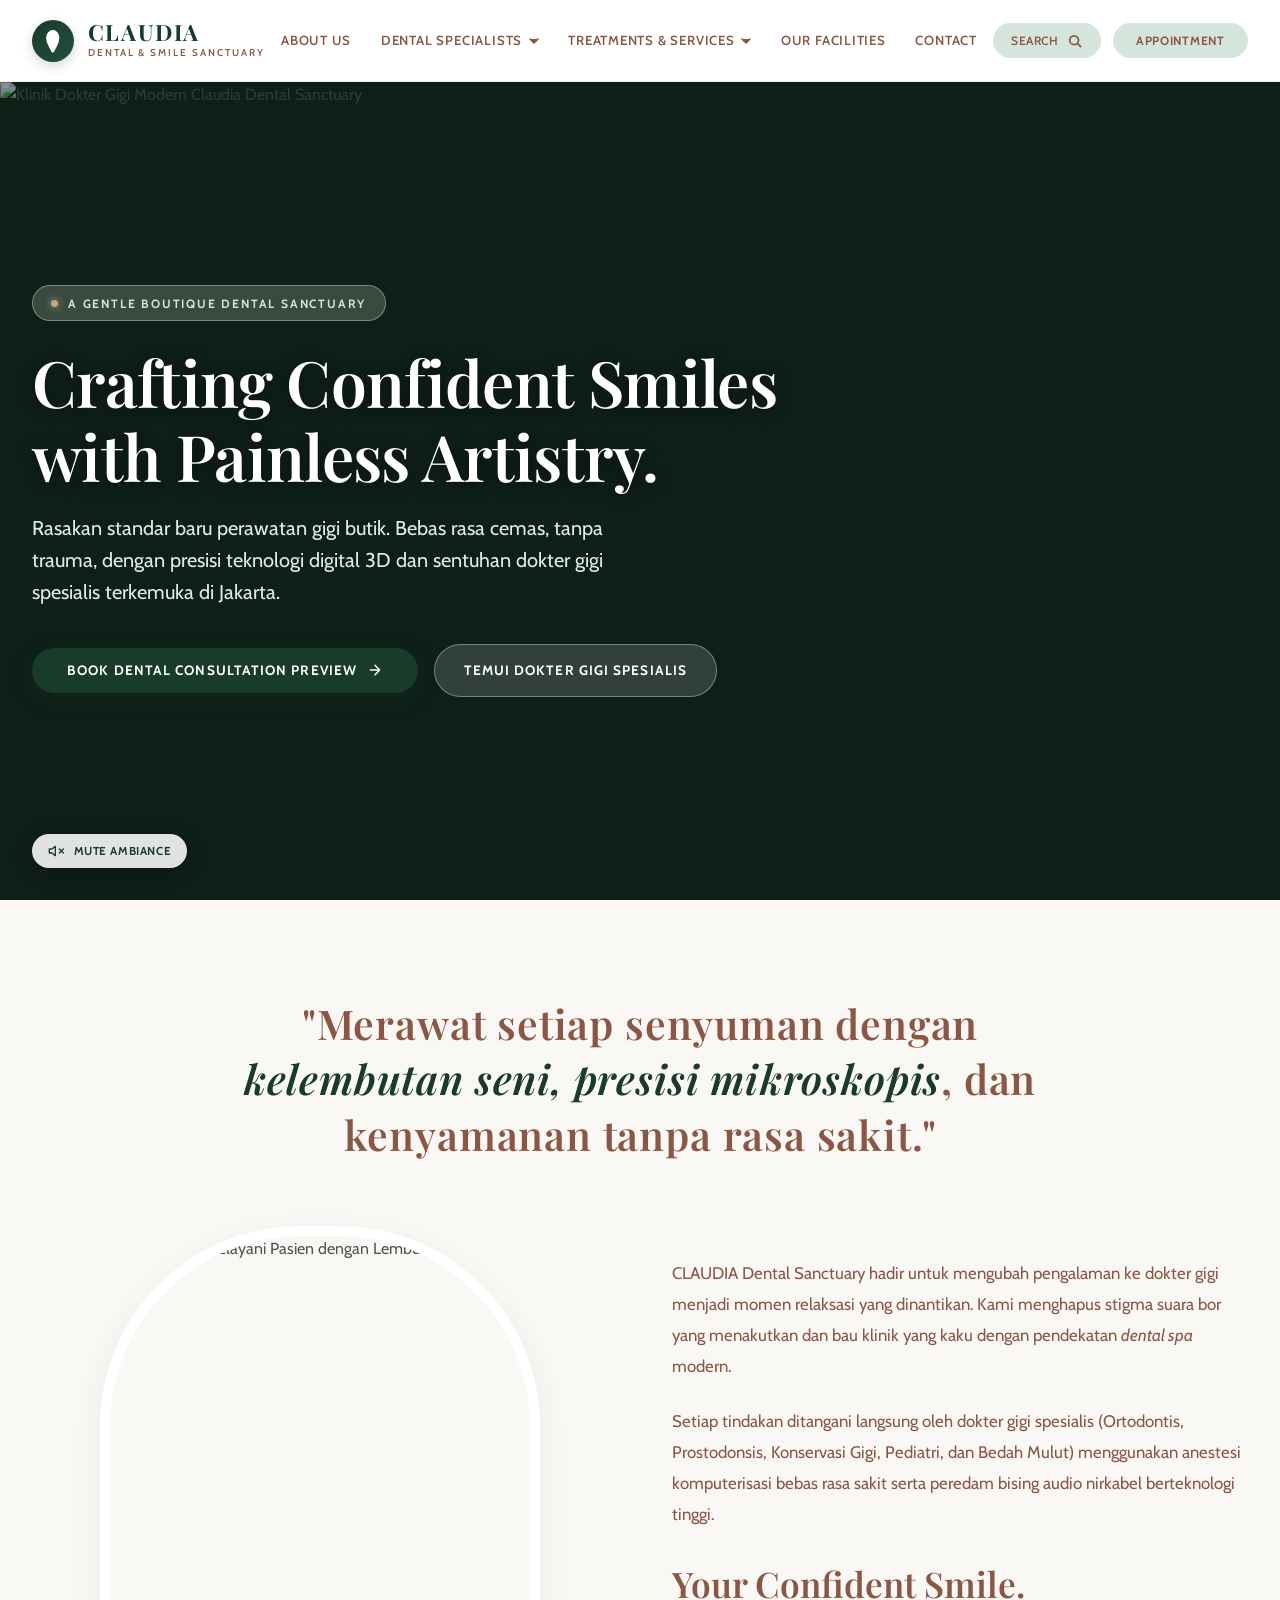
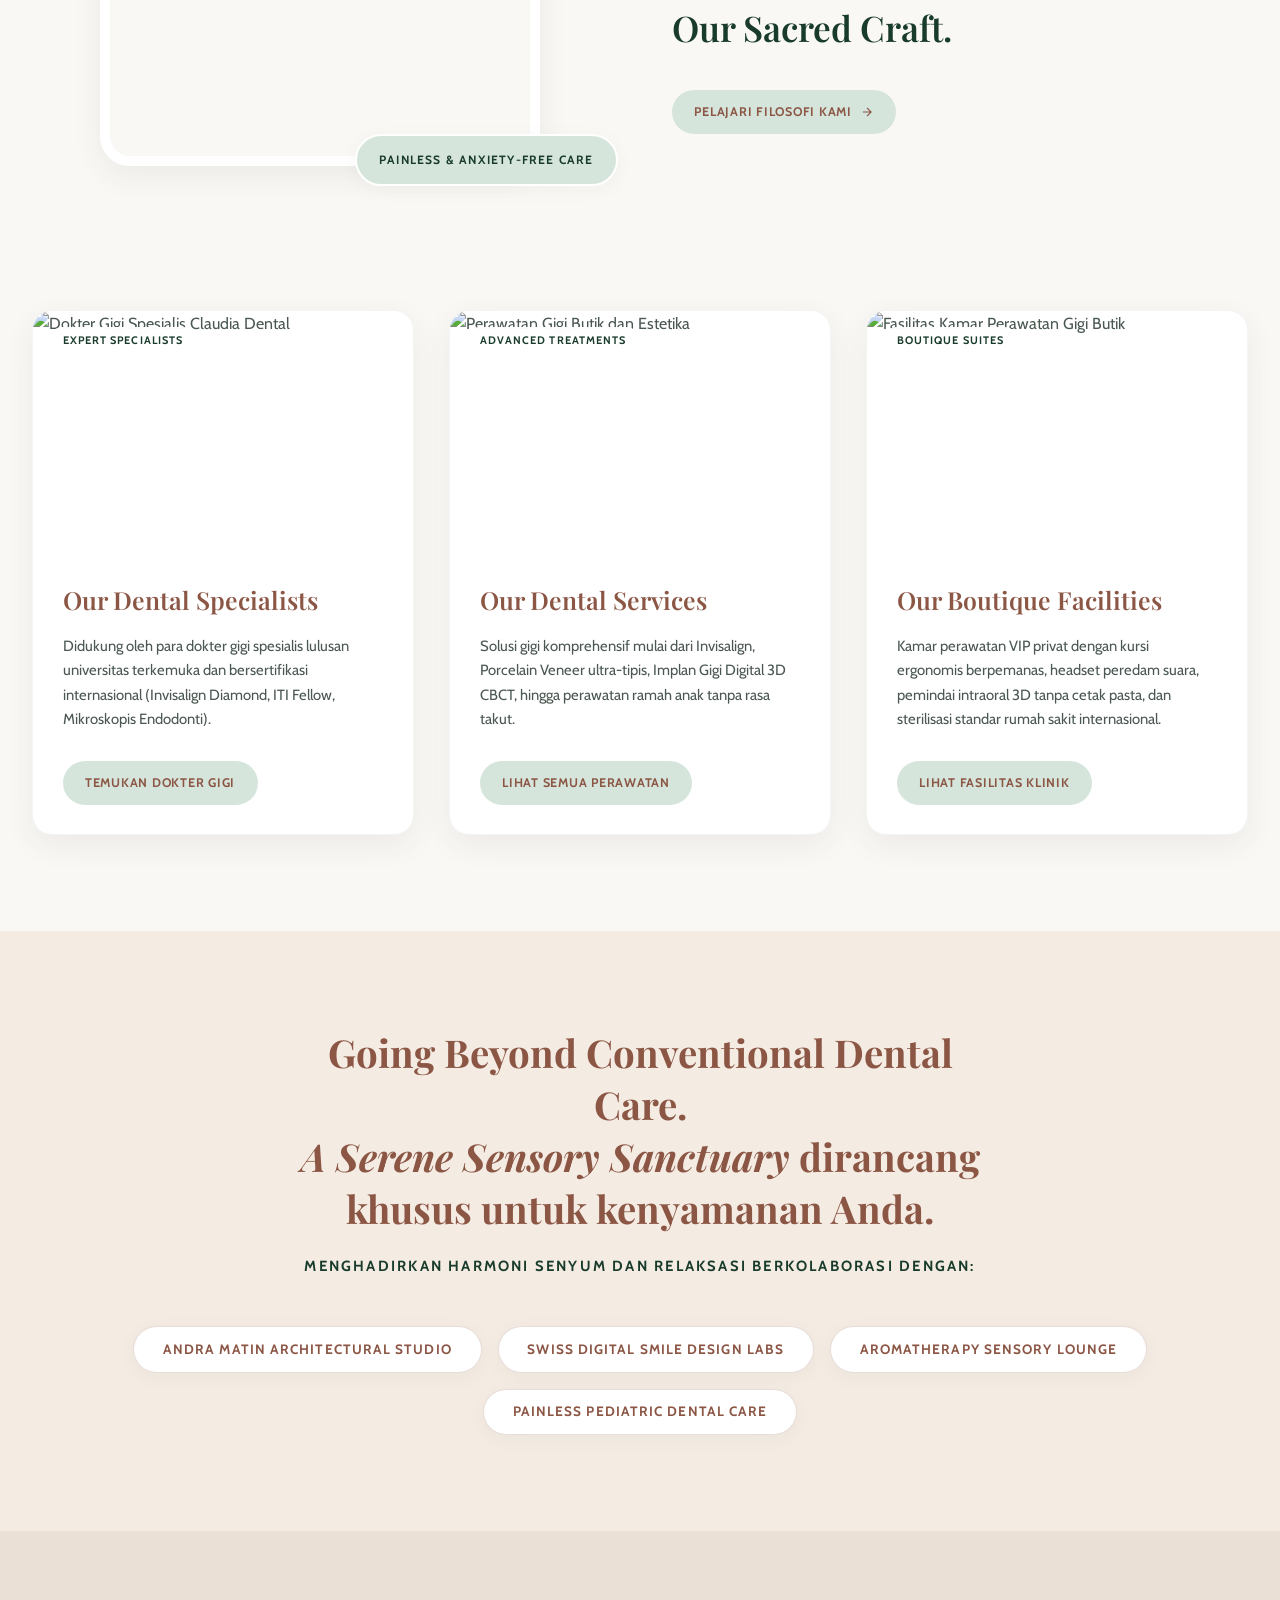
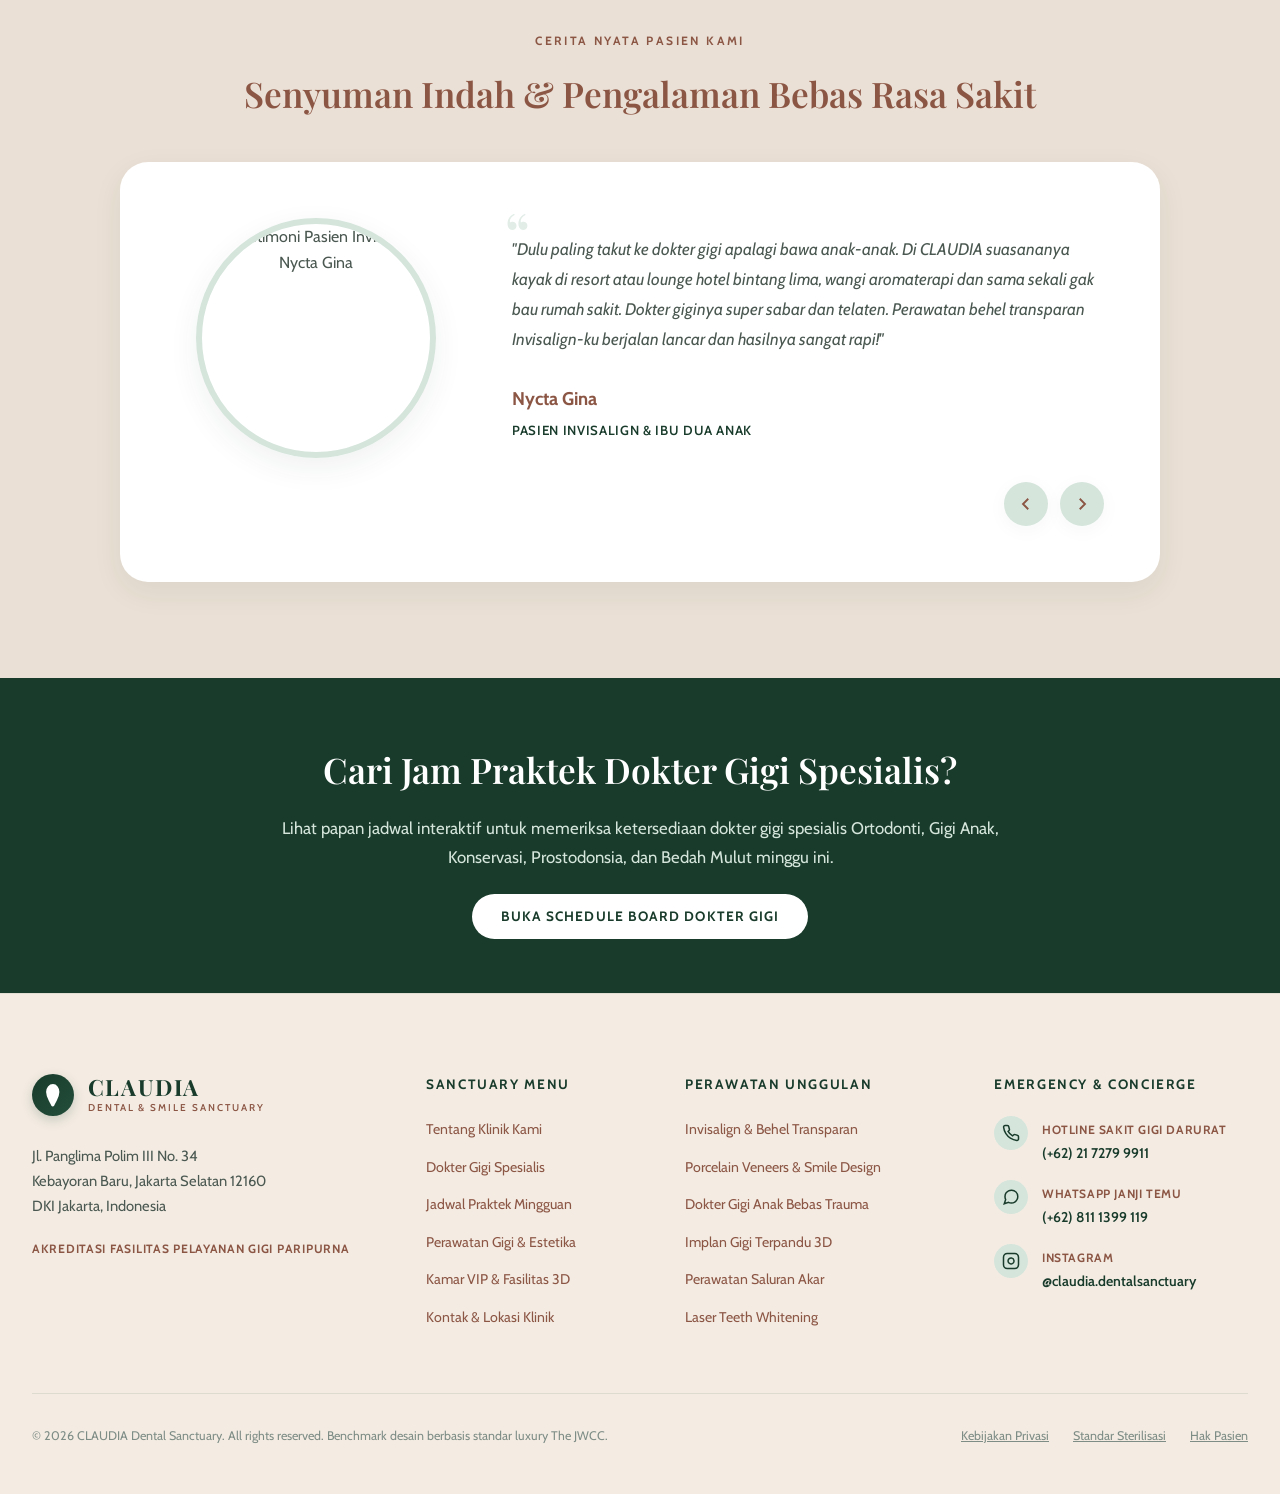
==== index.html @ 79fe9a93 "Dental Clinic First Commit" ====
<!DOCTYPE html>
<html lang="id">
<head>
  <meta charset="UTF-8">
  <meta name="viewport" content="width=device-width, initial-scale=1.0">
  <title>CLAUDIA Dental Sanctuary | Klinik Dokter Gigi Butik & Estetika Senyum</title>
  <meta name="description" content="Klinik dokter gigi spesialis terkemuka di Jakarta Selatan. Menyediakan perawatan behel Invisalign, porcelain veneer, implan gigi digital, dan dokter gigi anak ramah dalam suasana mewah dan bebas trauma.">
  <meta name="keywords" content="klinik dokter gigi jakarta, dokter gigi spesialis, invisalign jakarta, veneer gigi, dokter gigi anak, implan gigi, pemutihan gigi, orthodontist jakarta selatan">
  
  <!-- Favicon Monogram -->
  <link rel="icon" type="image/svg+xml" href="data:image/svg+xml,%3Csvg xmlns='http://www.w3.org/2000/svg' viewBox='0 0 40 40'%3E%3Ccircle cx='20' cy='20' r='20' fill='%23183B2B'/%3E%3Cpath d='M20 9C15 9 11 13 11 18C11 22 13 25 15 28C16 29.5 17 31 17.5 32C18 33 18.5 33 19 32C19.5 30.5 20 28 20 26C20 28 20.5 30.5 21 32C21.5 33 22 33 22.5 32C23 31 24 29.5 25 28C27 25 29 22 29 18C29 13 25 9 20 9Z' fill='%23FAF8F5'/%3E%3C/svg%3E">

  <!-- Core CSS -->
  <link rel="stylesheet" href="css/style.css">
</head>
<body>

  <!-- ========================================================================
       TOP HEADER & DESKTOP NAVIGATION
       ======================================================================== -->
  <header class="site-header">
    <div class="container header-container">
      
      <!-- Brand Logo -->
      <a href="index.html" class="brand-logo" aria-label="Claudia Dental Sanctuary Home">
        <div class="brand-logo-mark">
          <!-- Tooth / Elegant Smile Monogram SVG -->
          <svg viewBox="0 0 24 24" fill="none" stroke="currentColor" stroke-width="1.8" stroke-linecap="round" stroke-linejoin="round">
            <path d="M12 2C8.5 2 6 5 6 9c0 3.5 1.5 6 3 9 .8 1.5 1.5 3 2 4 .5.8 1 .8 1.5 0 .5-1 1.2-2.5 2-4 1.5-3 3-5.5 3-9 0-4-2.5-7-5.5-7z"/>
            <path d="M9 12c1.5 1.5 4.5 1.5 6 0"/>
          </svg>
        </div>
        <div class="brand-logo-text">
          <span class="brand-logo-title">CLAUDIA</span>
          <span class="brand-logo-subtitle">Dental & Smile Sanctuary</span>
        </div>
      </a>

      <!-- Desktop Navigation Menu -->
      <nav class="main-nav" aria-label="Primary Navigation">
        <ul class="nav-list">
          <li class="nav-item">
            <a href="about.html" class="nav-link">About Us</a>
          </li>
          <li class="nav-item">
            <a href="medical-professionals.html" class="nav-link">
              Dental Specialists
              <svg class="nav-arrow" viewBox="0 0 10 6" fill="currentColor">
                <path d="M1 1L5 5L9 1" stroke="currentColor" stroke-width="1.6" stroke-linecap="round" stroke-linejoin="round"/>
              </svg>
            </a>
            <ul class="nav-dropdown">
              <li><a href="medical-professionals.html" class="dropdown-link">Semua Dokter Gigi Spesialis</a></li>
              <li><a href="schedule-board.html" class="dropdown-link">Schedule Board (Jadwal Praktek)</a></li>
            </ul>
          </li>
          <li class="nav-item">
            <a href="our-services.html" class="nav-link">
              Treatments & Services
              <svg class="nav-arrow" viewBox="0 0 10 6" fill="currentColor">
                <path d="M1 1L5 5L9 1" stroke="currentColor" stroke-width="1.6" stroke-linecap="round" stroke-linejoin="round"/>
              </svg>
            </a>
            <ul class="nav-dropdown">
              <li><a href="our-services.html#ortho" class="dropdown-link">Invisalign & Orthodontics</a></li>
              <li><a href="our-services.html#aesthetic" class="dropdown-link">Porcelain Veneers & Smile Makeover</a></li>
              <li><a href="our-services.html#pediatric" class="dropdown-link">Dokter Gigi Anak (Pediatric Dentistry)</a></li>
              <li><a href="our-services.html#implant" class="dropdown-link">Dental Implants & Bedah Mulut</a></li>
              <li><a href="our-services.html#endodontic" class="dropdown-link">Perawatan Saluran Akar Mikroskopis</a></li>
              <li><a href="our-services.html#whitening" class="dropdown-link">Laser Whitening & Scaling Gigi</a></li>
            </ul>
          </li>
          <li class="nav-item">
            <a href="our-facilities.html" class="nav-link">Our Facilities</a>
          </li>
          <li class="nav-item">
            <a href="contact-us.html" class="nav-link">Contact</a>
          </li>
        </ul>
      </nav>

      <!-- Header Actions -->
      <div class="header-actions">
        <!-- Search Trigger Button -->
        <button type="button" class="btn-search-trigger trigger-search" aria-label="Open Search">
          <span>Search</span>
          <svg width="14" height="14" viewBox="0 0 16 16" fill="none" stroke="currentColor" stroke-width="2">
            <circle cx="7" cy="7" r="5"/>
            <path d="M11 11L15 15"/>
          </svg>
        </button>

        <!-- Appointment Button (Opens View-Only Flow) -->
        <button type="button" class="btn-appointment trigger-appointment">
          Appointment
        </button>

        <!-- Mobile Hamburger Toggle -->
        <button type="button" class="btn-mobile-toggle" aria-label="Open Menu">
          <span></span>
          <span></span>
          <span></span>
        </button>
      </div>

    </div>
  </header>

  <!-- ========================================================================
       HERO BANNER SECTION (CINEMATIC DENTAL SPA EXPERIENCE)
       ======================================================================== -->
  <section class="hero-section" aria-label="Hero Showcase">
    <div class="hero-media-wrapper">
      <!-- High-Fidelity Aesthetic Dental Sanctuary Visual -->
      <img src="https://images.unsplash.com/photo-1629909613654-28e377c37b09?q=80&w=2000&auto=format&fit=crop" 
           alt="Klinik Dokter Gigi Modern Claudia Dental Sanctuary" 
           class="hero-bg-visual" 
           loading="eager">

      <div class="hero-overlay-gradient"></div>

      <div class="container" style="position:relative; z-index:5;">
        <div class="hero-content">
          <div class="hero-badge">
            <span class="hero-badge-dot"></span>
            <span>A Gentle Boutique Dental Sanctuary</span>
          </div>

          <h1 class="hero-title">
            Crafting Confident Smiles with Painless Artistry.
          </h1>

          <p class="hero-subtitle">
            Rasakan standar baru perawatan gigi butik. Bebas rasa cemas, tanpa trauma, dengan presisi teknologi digital 3D dan sentuhan dokter gigi spesialis terkemuka di Jakarta.
          </p>

          <div class="hero-actions">
            <button type="button" class="btn-appointment-hero trigger-appointment">
              Book Dental Consultation Preview
              <svg width="16" height="16" viewBox="0 0 24 24" fill="none" stroke="currentColor" stroke-width="2.2" stroke-linecap="round" stroke-linejoin="round">
                <path d="M5 12h14M12 5l7 7-7 7"/>
              </svg>
            </button>
            <a href="medical-professionals.html" class="btn-hero-secondary">
              Temui Dokter Gigi Spesialis
            </a>
          </div>
        </div>
      </div>

      <!-- Simulated Ambiance Audio Toggle (Signature JWCC Feature) -->
      <button type="button" class="hero-sound-control" id="heroSoundToggle" title="Toggle Sanctuary Relaxing Ambiance">
        <svg class="sound-icon" width="16" height="16" viewBox="0 0 24 24" fill="none" stroke="currentColor" stroke-width="2" stroke-linecap="round" stroke-linejoin="round">
          <polygon points="11 5 6 9 2 9 2 15 6 15 11 19 11 5"></polygon>
          <line x1="23" y1="9" x2="17" y2="15"></line>
          <line x1="17" y1="9" x2="23" y2="15"></line>
        </svg>
        <span class="sound-label">Mute Ambiance</span>
      </button>
    </div>
  </section>

  <!-- ========================================================================
       EDITORIAL PHILOSOPHY & CRAFTSMANSHIP STATEMENT
       ======================================================================== -->
  <section class="philosophy-section">
    <div class="container">
      
      <div class="philosophy-banner-lead">
        <h2 class="philosophy-quote">
          "Merawat setiap senyuman dengan <span>kelembutan seni, presisi mikroskopis</span>, dan kenyamanan tanpa rasa sakit."
        </h2>
      </div>

      <div class="philosophy-grid">
        <!-- Left Frame Art Column -->
        <div class="philosophy-illustration-col">
          <div class="philosophy-art-frame">
            <img src="https://images.unsplash.com/photo-1606811841689-23dfddce3e95?q=80&w=1200&auto=format&fit=crop" 
                 alt="Dokter Gigi Melayani Pasien dengan Lembut" 
                 loading="lazy">
          </div>
          <div class="philosophy-botanical-tag">
            <span>Painless & Anxiety-Free Care</span>
          </div>
        </div>

        <!-- Right Editorial Column -->
        <div class="philosophy-text-col">
          <p>
            CLAUDIA Dental Sanctuary hadir untuk mengubah pengalaman ke dokter gigi menjadi momen relaksasi yang dinantikan. Kami menghapus stigma suara bor yang menakutkan dan bau klinik yang kaku dengan pendekatan <em>dental spa</em> modern.
          </p>

          <p>
            Setiap tindakan ditangani langsung oleh dokter gigi spesialis (Ortodontis, Prostodonsis, Konservasi Gigi, Pediatri, dan Bedah Mulut) menggunakan anestesi komputerisasi bebas rasa sakit serta peredam bising audio nirkabel berteknologi tinggi.
          </p>

          <h3 class="philosophy-heading-large">
            Your Confident Smile. <br>
            <em>Our Sacred Craft.</em>
          </h3>

          <div style="margin-top: 1rem;">
            <a href="about.html" class="pillar-cta">
              Pelajari Filosofi Kami
              <svg width="14" height="14" viewBox="0 0 24 24" fill="none" stroke="currentColor" stroke-width="2"><path d="M5 12h14M12 5l7 7-7 7"/></svg>
            </a>
          </div>
        </div>
      </div>

    </div>
  </section>

  <!-- ========================================================================
       THREE CORE PILLARS ENTRY CARDS (DENTAL DOMAIN)
       ======================================================================== -->
  <section class="pillars-section">
    <div class="container">
      <div class="pillars-grid">
        
        <!-- Pillar 1: Dental Specialists -->
        <article class="pillar-card">
          <div class="pillar-media">
            <img src="https://images.unsplash.com/photo-1588776814546-1ffcf47267a5?q=80&w=800&auto=format&fit=crop" 
                 alt="Dokter Gigi Spesialis Claudia Dental" 
                 loading="lazy">
            <span class="pillar-tag">Expert Specialists</span>
          </div>
          <div class="pillar-body">
            <h3 class="pillar-title">Our Dental Specialists</h3>
            <p class="pillar-description">
              Didukung oleh para dokter gigi spesialis lulusan universitas terkemuka dan bersertifikasi internasional (Invisalign Diamond, ITI Fellow, Mikroskopis Endodonti).
            </p>
            <a href="medical-professionals.html" class="pillar-cta">
              Temukan Dokter Gigi
            </a>
          </div>
        </article>

        <!-- Pillar 2: Clinical Services -->
        <article class="pillar-card">
          <div class="pillar-media">
            <img src="https://images.unsplash.com/photo-1598256989800-fe5f95da9787?q=80&w=800&auto=format&fit=crop" 
                 alt="Perawatan Gigi Butik dan Estetika" 
                 loading="lazy">
            <span class="pillar-tag">Advanced Treatments</span>
          </div>
          <div class="pillar-body">
            <h3 class="pillar-title">Our Dental Services</h3>
            <p class="pillar-description">
              Solusi gigi komprehensif mulai dari Invisalign, Porcelain Veneer ultra-tipis, Implan Gigi Digital 3D CBCT, hingga perawatan ramah anak tanpa rasa takut.
            </p>
            <a href="our-services.html" class="pillar-cta">
              Lihat Semua Perawatan
            </a>
          </div>
        </article>

        <!-- Pillar 3: World-Class Facilities -->
        <article class="pillar-card">
          <div class="pillar-media">
            <img src="https://images.unsplash.com/photo-1629909615184-74f495363b67?q=80&w=800&auto=format&fit=crop" 
                 alt="Fasilitas Kamar Perawatan Gigi Butik" 
                 loading="lazy">
            <span class="pillar-tag">Boutique Suites</span>
          </div>
          <div class="pillar-body">
            <h3 class="pillar-title">Our Boutique Facilities</h3>
            <p class="pillar-description">
              Kamar perawatan VIP privat dengan kursi ergonomis berpemanas, headset peredam suara, pemindai intraoral 3D tanpa cetak pasta, dan sterilisasi standar rumah sakit internasional.
            </p>
            <a href="our-facilities.html" class="pillar-cta">
              Lihat Fasilitas Klinik
            </a>
          </div>
        </article>

      </div>
    </div>
  </section>

  <!-- ========================================================================
       LIFESTYLE & ARCHITECTURAL COLLABORATION (DENTAL SANCTUARY)
       ======================================================================== -->
  <section class="lifestyle-section">
    <div class="container">
      <div class="lifestyle-header">
        <h2 class="lifestyle-title">
          Going Beyond Conventional Dental Care. <br>
          <em>A Serene Sensory Sanctuary</em> dirancang khusus untuk kenyamanan Anda.
        </h2>
        <p class="lifestyle-caption">Menghadirkan harmoni senyum dan relaksasi berkolaborasi dengan:</p>
      </div>

      <div class="lifestyle-collaborators">
        <span class="collaborator-pill">Andra Matin Architectural Studio</span>
        <span class="collaborator-pill">Swiss Digital Smile Design Labs</span>
        <span class="collaborator-pill">Aromatherapy Sensory Lounge</span>
        <span class="collaborator-pill">Painless Pediatric Dental Care</span>
      </div>
    </div>
  </section>

  <!-- ========================================================================
       TESTIMONIALS CAROUSEL SECTION (VERIFIED PATIENTS & PUBLIC FIGURES)
       ======================================================================== -->
  <section class="testimonials-section">
    <div class="container">
      <div style="text-align:center; margin-bottom: 2.5rem;">
        <span class="section-label">Cerita Nyata Pasien Kami</span>
        <h2 style="font-family:var(--font-serif); font-size:2.2rem; color:var(--color-accent); font-weight:600;">
          Senyuman Indah & Pengalaman Bebas Rasa Sakit
        </h2>
      </div>

      <div class="testimonial-card-container">
        <!-- Slide 1 -->
        <div class="testimonial-slide active" data-index="0">
          <div class="testimonial-avatar-wrapper">
            <img src="https://images.unsplash.com/photo-1544005313-94ddf0286df2?q=80&w=600&auto=format&fit=crop" 
                 alt="Testimoni Pasien Invisalign Nycta Gina" 
                 class="testimonial-avatar">
          </div>
          <div class="testimonial-quote-body">
            <div class="testimonial-quote-icon">“</div>
            <p class="testimonial-quote-text">
              "Dulu paling takut ke dokter gigi apalagi bawa anak-anak. Di CLAUDIA suasananya kayak di resort atau lounge hotel bintang lima, wangi aromaterapi dan sama sekali gak bau rumah sakit. Dokter giginya super sabar dan telaten. Perawatan behel transparan Invisalign-ku berjalan lancar dan hasilnya sangat rapi!"
            </p>
            <h4 class="testimonial-author">Nycta Gina</h4>
            <span class="testimonial-role">Pasien Invisalign & Ibu Dua Anak</span>
          </div>
        </div>

        <!-- Slide 2 -->
        <div class="testimonial-slide" data-index="1">
          <div class="testimonial-avatar-wrapper">
            <img src="https://images.unsplash.com/photo-1573496359142-b8d87734a5a2?q=80&w=600&auto=format&fit=crop" 
                 alt="Testimoni Porcelain Veneer Yasmine Wildblood" 
                 class="testimonial-avatar">
          </div>
          <div class="testimonial-quote-body">
            <div class="testimonial-quote-icon">“</div>
            <p class="testimonial-quote-text">
              "Hasil Porcelain Veneer dari drg. Darrell Fernando di CLAUDIA sangat luar biasa natural! Warnanya menyatu dengan bentuk wajahku, tidak terlalu putih mencolok tapi tetap cerah elegan. Selama proses pengerjaan sambil dengerin musik pakai noise-cancelling headphones sampai ketiduran. Best dental clinic in Jakarta!"
            </p>
            <h4 class="testimonial-author">Yasmine Wildblood</h4>
            <span class="testimonial-role">Pasien Smile Makeover & Public Figure</span>
          </div>
        </div>

        <!-- Slide 3 -->
        <div class="testimonial-slide" data-index="2">
          <div class="testimonial-avatar-wrapper">
            <img src="https://images.unsplash.com/photo-1580489944761-15a19d654956?q=80&w=600&auto=format&fit=crop" 
                 alt="Testimoni Dokter Gigi Anak Florencia Chua" 
                 class="testimonial-avatar">
          </div>
          <div class="testimonial-quote-body">
            <div class="testimonial-quote-icon">“</div>
            <p class="testimonial-quote-text">
              "Anak saya biasanya trauma dan nangis histeris kalau ke dokter gigi. Tapi di CLAUDIA, drg. Agnes punya trik sulap dan dongeng yang bikin anak saya anteng banget waktu ditambal. Ruang bermainnya juga lengkap dan bersih. Benar-benar penyelamat bagi para ibu!"
            </p>
            <h4 class="testimonial-author">Florencia Chua</h4>
            <span class="testimonial-role">Ibu Pasien Gigi Anak</span>
          </div>
        </div>

        <!-- Slide Controls -->
        <div class="carousel-controls">
          <button type="button" class="carousel-btn" id="testiPrev" aria-label="Previous Testimonial">
            <svg width="18" height="18" viewBox="0 0 24 24" fill="none" stroke="currentColor" stroke-width="2.5">
              <path d="M15 19l-7-7 7-7"/>
            </svg>
          </button>
          <button type="button" class="carousel-btn" id="testiNext" aria-label="Next Testimonial">
            <svg width="18" height="18" viewBox="0 0 24 24" fill="none" stroke="currentColor" stroke-width="2.5">
              <path d="M9 5l7 7-7 7"/>
            </svg>
          </button>
        </div>

      </div>
    </div>
  </section>

  <!-- ========================================================================
       SCHEDULE BOARD QUICK PREVIEW CALLOUT
       ======================================================================== -->
  <section style="padding: 4rem 0; background-color: var(--color-primary); color: #fff; text-align: center;">
    <div class="container" style="max-width: 800px;">
      <h2 style="font-family: var(--font-serif); font-size: 2.2rem; font-weight: 600; margin-bottom: 1rem;">
        Cari Jam Praktek Dokter Gigi Spesialis?
      </h2>
      <p style="font-size: 1.05rem; color: #D5E5DC; margin-bottom: 2rem; line-height: 1.7;">
        Lihat papan jadwal interaktif untuk memeriksa ketersediaan dokter gigi spesialis Ortodonti, Gigi Anak, Konservasi, Prostodonsia, dan Bedah Mulut minggu ini.
      </p>
      <a href="schedule-board.html" class="btn-hero-secondary" style="background:#fff; color:var(--color-primary); font-weight:700; border:none;">
        Buka Schedule Board Dokter Gigi
      </a>
    </div>
  </section>

  <!-- ========================================================================
       FOOTER
       ======================================================================== -->
  <footer class="site-footer">
    <div class="container">
      <div class="footer-grid">
        
        <!-- Col 1: Brand & Location -->
        <div class="footer-brand-col">
          <div class="brand-logo" style="margin-bottom: 0.5rem;">
            <div class="brand-logo-mark">
              <svg viewBox="0 0 24 24" fill="none" stroke="currentColor" stroke-width="1.8" stroke-linecap="round" stroke-linejoin="round">
                <path d="M12 2C8.5 2 6 5 6 9c0 3.5 1.5 6 3 9 .8 1.5 1.5 3 2 4 .5.8 1 .8 1.5 0 .5-1 1.2-2.5 2-4 1.5-3 3-5.5 3-9 0-4-2.5-7-5.5-7z"/>
                <path d="M9 12c1.5 1.5 4.5 1.5 6 0"/>
              </svg>
            </div>
            <div class="brand-logo-text">
              <span class="brand-logo-title">CLAUDIA</span>
              <span class="brand-logo-subtitle">Dental & Smile Sanctuary</span>
            </div>
          </div>
          <p class="footer-desc">
            Jl. Panglima Polim III No. 34<br>
            Kebayoran Baru, Jakarta Selatan 12160<br>
            DKI Jakarta, Indonesia
          </p>
          <div style="font-size:0.75rem; color:var(--color-accent); font-weight:700; letter-spacing:0.06em; text-transform:uppercase;">
            Akreditasi Fasilitas Pelayanan Gigi Paripurna
          </div>
        </div>

        <!-- Col 2: Navigation Links -->
        <div>
          <h4 class="footer-col-title">Sanctuary Menu</h4>
          <ul class="footer-links-list">
            <li><a href="about.html" class="footer-link">Tentang Klinik Kami</a></li>
            <li><a href="medical-professionals.html" class="footer-link">Dokter Gigi Spesialis</a></li>
            <li><a href="schedule-board.html" class="footer-link">Jadwal Praktek Mingguan</a></li>
            <li><a href="our-services.html" class="footer-link">Perawatan Gigi & Estetika</a></li>
            <li><a href="our-facilities.html" class="footer-link">Kamar VIP & Fasilitas 3D</a></li>
            <li><a href="contact-us.html" class="footer-link">Kontak & Lokasi Klinik</a></li>
          </ul>
        </div>

        <!-- Col 3: Care Services -->
        <div>
          <h4 class="footer-col-title">Perawatan Unggulan</h4>
          <ul class="footer-links-list">
            <li><a href="our-services.html#ortho" class="footer-link">Invisalign & Behel Transparan</a></li>
            <li><a href="our-services.html#aesthetic" class="footer-link">Porcelain Veneers & Smile Design</a></li>
            <li><a href="our-services.html#pediatric" class="footer-link">Dokter Gigi Anak Bebas Trauma</a></li>
            <li><a href="our-services.html#implant" class="footer-link">Implan Gigi Terpandu 3D</a></li>
            <li><a href="our-services.html#endodontic" class="footer-link">Perawatan Saluran Akar</a></li>
            <li><a href="our-services.html#whitening" class="footer-link">Laser Teeth Whitening</a></li>
          </ul>
        </div>

        <!-- Col 4: Contact & Social Channels -->
        <div>
          <h4 class="footer-col-title">Emergency & Concierge</h4>
          <div class="footer-contact-block">
            
            <div class="footer-contact-row">
              <div class="footer-contact-icon">
                <svg width="18" height="18" viewBox="0 0 24 24" fill="none" stroke="currentColor" stroke-width="2">
                  <path d="M22 16.92v3a2 2 0 0 1-2.18 2 19.79 19.79 0 0 1-8.63-3.07 19.5 19.5 0 0 1-6-6 19.79 19.79 0 0 1-3.07-8.67A2 2 0 0 1 4.11 2h3a2 2 0 0 1 2 1.72 12.84 12.84 0 0 0 .7 2.81 2 2 0 0 1-.45 2.11L8.09 9.91a16 16 0 0 0 6 6l1.27-1.27a2 2 0 0 1 2.11-.45 12.84 12.84 0 0 0 2.81.7A2 2 0 0 1 22 16.92z"/>
                </svg>
              </div>
              <div>
                <span class="footer-contact-text-title">Hotline Sakit Gigi Darurat</span>
                <p class="footer-contact-text-value">(+62) 21 7279 9911</p>
              </div>
            </div>

            <div class="footer-contact-row">
              <div class="footer-contact-icon">
                <svg width="18" height="18" viewBox="0 0 24 24" fill="none" stroke="currentColor" stroke-width="2">
                  <path d="M21 11.5a8.38 8.38 0 0 1-.9 3.8 8.5 8.5 0 0 1-7.6 4.7 8.38 8.38 0 0 1-3.8-.9L3 21l1.9-5.7a8.38 8.38 0 0 1-.9-3.8 8.5 8.5 0 0 1 4.7-7.6 8.38 8.38 0 0 1 3.8-.9h.5a8.48 8.48 0 0 1 8 8v.5z"/>
                </svg>
              </div>
              <div>
                <span class="footer-contact-text-title">WhatsApp Janji Temu</span>
                <p class="footer-contact-text-value">(+62) 811 1399 119</p>
              </div>
            </div>

            <div class="footer-contact-row">
              <div class="footer-contact-icon">
                <svg width="18" height="18" viewBox="0 0 24 24" fill="none" stroke="currentColor" stroke-width="2">
                  <rect x="2" y="2" width="20" height="20" rx="5" ry="5"/>
                  <path d="M16 11.37A4 4 0 1 1 12.63 8 4 4 0 0 1 16 11.37z"/>
                  <line x1="17.5" y1="6.5" x2="17.51" y2="6.5"/>
                </svg>
              </div>
              <div>
                <span class="footer-contact-text-title">Instagram</span>
                <p class="footer-contact-text-value">@claudia.dentalsanctuary</p>
              </div>
            </div>

          </div>
        </div>

      </div>

      <!-- Bottom Legal Notice -->
      <div class="footer-bottom-bar">
        <p>&copy; 2026 CLAUDIA Dental Sanctuary. All rights reserved. Benchmark desain berbasis standar luxury The JWCC.</p>
        <div style="display:flex; gap:1.5rem;">
          <a href="#" style="text-decoration:underline;">Kebijakan Privasi</a>
          <a href="#" style="text-decoration:underline;">Standar Sterilisasi</a>
          <a href="#" style="text-decoration:underline;">Hak Pasien</a>
        </div>
      </div>
    </div>
  </footer>

  <!-- ========================================================================
       MOBILE FLOATING BOTTOM BAR (SIGNATURE JWCC MOBILE EXPERIENCE)
       ======================================================================== -->
  <aside class="mobile-bottom-bar" aria-label="Mobile Navigation Controls">
    <div class="mobile-bottom-grid">
      <button type="button" class="mobile-bottom-btn" id="bottomMenuTrigger">
        <svg width="16" height="6" fill="currentColor">
          <path d="M0 1h16M0 5h16" stroke="currentColor" stroke-width="1.8"/>
        </svg>
        <span>MENU</span>
      </button>

      <button type="button" class="mobile-bottom-btn trigger-search" title="Search">
        <svg width="15" height="15" viewBox="0 0 24 24" fill="none" stroke="currentColor" stroke-width="2.5">
          <circle cx="11" cy="11" r="8"/>
          <line x1="21" y1="21" x2="16.65" y2="16.65"/>
        </svg>
      </button>

      <button type="button" class="mobile-bottom-btn trigger-appointment" style="background-color:var(--color-primary); color:#fff;">
        <span>APPOINTMENT</span>
      </button>
    </div>
  </aside>

  <!-- ========================================================================
       MOBILE OFF-CANVAS DRAWER MENU
       ======================================================================== -->
  <div class="mobile-drawer" id="mobileDrawer">
    <div class="mobile-drawer-content">
      <div class="mobile-drawer-header">
        <div class="brand-logo">
          <span class="brand-logo-title" style="font-size:1.15rem;">CLAUDIA</span>
        </div>
        <button type="button" class="mobile-drawer-close" aria-label="Close menu">&times;</button>
      </div>

      <div class="mobile-drawer-body">
        <ul class="mobile-nav-list">
          <li><a href="about.html" class="mobile-nav-link">About Us & Filosofi</a></li>
          <li><a href="medical-professionals.html" class="mobile-nav-link">Dokter Gigi Spesialis</a></li>
          <li><a href="schedule-board.html" class="mobile-nav-link">Schedule Board (Jadwal)</a></li>
          <li><a href="our-services.html" class="mobile-nav-link">Perawatan & Layanan</a></li>
          <li><a href="our-facilities.html" class="mobile-nav-link">Fasilitas & Kamar VIP</a></li>
          <li><a href="contact-us.html" class="mobile-nav-link">Kontak & Lokasi</a></li>
        </ul>

        <div class="mobile-contact-block">
          <div class="mobile-contact-item">
            <div class="mobile-contact-icon">
              <svg width="16" height="16" viewBox="0 0 24 24" fill="none" stroke="currentColor" stroke-width="2">
                <path d="M22 16.92v3a2 2 0 0 1-2.18 2 19.79 19.79 0 0 1-8.63-3.07 19.5 19.5 0 0 1-6-6 19.79 19.79 0 0 1-3.07-8.67A2 2 0 0 1 4.11 2h3a2 2 0 0 1 2 1.72 12.84 12.84 0 0 0 .7 2.81 2 2 0 0 1-.45 2.11L8.09 9.91a16 16 0 0 0 6 6l1.27-1.27a2 2 0 0 1 2.11-.45 12.84 12.84 0 0 0 2.81.7A2 2 0 0 1 22 16.92z"/>
              </svg>
            </div>
            <div>
              <small style="font-weight:700; text-transform:uppercase;">Hotline Darurat Gigi</small>
              <div style="font-size:0.9rem; font-weight:600;">(+62) 21 7279 9911</div>
            </div>
          </div>

          <div class="mobile-contact-item">
            <div class="mobile-contact-icon">
              <svg width="16" height="16" viewBox="0 0 24 24" fill="none" stroke="currentColor" stroke-width="2">
                <path d="M21 11.5a8.38 8.38 0 0 1-.9 3.8 8.5 8.5 0 0 1-7.6 4.7 8.38 8.38 0 0 1-3.8-.9L3 21l1.9-5.7a8.38 8.38 0 0 1-.9-3.8 8.5 8.5 0 0 1 4.7-7.6 8.38 8.38 0 0 1 3.8-.9h.5a8.48 8.48 0 0 1 8 8v.5z"/>
              </svg>
            </div>
            <div>
              <small style="font-weight:700; text-transform:uppercase;">WhatsApp Care</small>
              <div style="font-size:0.9rem; font-weight:600;">(+62) 811 1399 119</div>
            </div>
          </div>
        </div>

        <button type="button" class="btn-appointment trigger-appointment" style="width:100%; margin-top:1.5rem; padding:0.9rem; text-align:center;">
          Book Dental Appointment
        </button>
      </div>
    </div>
  </div>

  <!-- ========================================================================
       MODAL 1: SEARCH OVERLAY
       ======================================================================== -->
  <div class="modal-overlay" id="searchModal">
    <div class="modal-card" style="max-width:560px;">
      <button type="button" class="modal-close-btn" id="closeSearchModal">&times;</button>
      <div class="modal-header">
        <h3 class="modal-header-title">Cari Layanan & Dokter Gigi</h3>
        <p style="font-size:0.85rem; color:var(--text-muted); margin-top:0.3rem;">Cari dokter spesialis, perawatan gigi, atau fasilitas...</p>
      </div>
      <div class="modal-body">
        <input type="text" 
               class="form-control" 
               id="siteSearchInput" 
               placeholder="Ketik e.g., 'Invisalign', 'Veneer', 'Claudia', 'Implan', 'Gigi Anak'..." 
               style="font-size:1rem; padding:1rem 1.25rem; border-radius:var(--radius-full); margin-bottom:1.25rem;">
        
        <div id="searchResultsPreview">
          <p class="text-muted" style="font-size:0.85rem; padding:1rem 0;">Ketik kata kunci untuk melihat pratinjau hasil pencarian...</p>
        </div>
      </div>
    </div>
  </div>

  <!-- ========================================================================
       MODAL 2: DENTAL APPOINTMENT WIZARD (VIEW-ONLY DEMO)
       ======================================================================== -->
  <div class="modal-overlay" id="appointmentModal">
    <div class="modal-card">
      <button type="button" class="modal-close-btn" id="closeAppointmentModal">&times;</button>
      
      <div class="modal-header">
        <span class="section-label">Online Dental Concierge</span>
        <h3 class="modal-header-title">Jadwalkan Konsultasi Gigi</h3>
      </div>

      <div class="modal-body">
        
        <div class="demo-view-notice">
          <svg width="18" height="18" viewBox="0 0 24 24" fill="none" stroke="currentColor" stroke-width="2">
            <circle cx="12" cy="12" r="10"/>
            <line x1="12" y1="16" x2="12" y2="12"/>
            <line x1="12" y1="8" x2="12.01" y2="8"/>
          </svg>
          <span><strong>Simulasi Interaktif View-Only:</strong> Pada website produksi, form ini terhubung langsung ke WhatsApp Concierge & Sistem Manajemen Pasien Klinik.</span>
        </div>

        <div id="wizardBody">
          <!-- Wizard Step Indicator -->
          <div class="booking-steps-nav">
            <div class="step-indicator active" data-step="1">1</div>
            <div class="step-indicator" data-step="2">2</div>
            <div class="step-indicator" data-step="3">3</div>
            <div class="step-indicator" data-step="4">4</div>
          </div>

          <!-- Step 1: Layanan Gigi -->
          <div class="booking-step-panel" id="step1Panel">
            <h4 style="font-family:var(--font-serif); font-size:1.2rem; color:var(--color-primary); margin-bottom:1rem;">1. Pilih Jenis Perawatan Gigi</h4>
            <div class="form-group">
              <label class="form-label">Kategori Perawatan</label>
              <select class="filter-select" id="wizardSpecialtySelect">
                <option value="ortho">Invisalign & Behel Gigi (Spesialis Ortodonti)</option>
                <option value="veneer">Porcelain Veneer & Smile Design (Estetika Gigi)</option>
                <option value="pediatric">Pemeriksaan Gigi Anak Bebas Trauma (Spesialis KGA)</option>
                <option value="implant">Implan Gigi & Cabut Gigi Bungsu (Bedah Mulut)</option>
                <option value="rootcanal">Perawatan Saluran Akar & Tambal Estetik (Konservasi Gigi)</option>
                <option value="scaling">Pembersihan Karang Gigi (Scaling) & Laser Whitening</option>
              </select>
            </div>
            <div class="form-group">
              <label class="form-label">Tipe Kunjungan</label>
              <div style="display:grid; grid-template-columns:1fr 1fr; gap:0.75rem;">
                <label style="display:flex; align-items:center; gap:0.5rem; padding:0.75rem 1rem; border:1px solid var(--color-pastel-pill); border-radius:12px; cursor:pointer;">
                  <input type="radio" name="consultType" checked> Kunjungan Langsung (Klinik)
                </label>
                <label style="display:flex; align-items:center; gap:0.5rem; padding:0.75rem 1rem; border:1px solid var(--color-pastel-pill); border-radius:12px; cursor:pointer;">
                  <input type="radio" name="consultType"> Tele-Konsultasi Awal (Foto Gigi)
                </label>
              </div>
            </div>
          </div>

          <!-- Step 2: Pilih Dokter Gigi Spesialis -->
          <div class="booking-step-panel" id="step2Panel" style="display:none;">
            <h4 style="font-family:var(--font-serif); font-size:1.2rem; color:var(--color-primary); margin-bottom:1rem;">2. Pilih Dokter Gigi Spesialis</h4>
            <div class="form-group">
              <label class="form-label">Dokter Gigi yang Bertugas</label>
              <select class="filter-select">
                <option>Drg. Claudia Samantha, Sp.Ort (Ortodontis & Invisalign Provider)</option>
                <option>Drg. Darrell Fernando, Sp.Pros (Prostodonsia & Smile Makeover Veneer)</option>
                <option>Drg. Agnes, Sp.KGA (Dokter Gigi Anak / Pediatric Dentist)</option>
                <option>Drg. Benny Johan, Sp.BM (Spesialis Bedah Mulut & Implan Gigi)</option>
                <option>Drg. Budi Marjono, Sp.KG (Konservasi Gigi & Saluran Akar Mikroskopis)</option>
                <option>Drg. Arnesya Ayu, Sp.Perio (Periodonsia & Kesehatan Gusi)</option>
              </select>
            </div>
            <div class="form-group">
              <label class="form-label">Sesi Konsultasi yang Diinginkan</label>
              <div style="display:flex; gap:0.5rem; flex-wrap:wrap;">
                <button type="button" class="collaborator-pill" style="font-size:0.75rem; padding:0.4rem 1rem; background:var(--color-pastel-pill);">Pagi (09:00 - 12:00)</button>
                <button type="button" class="collaborator-pill" style="font-size:0.75rem; padding:0.4rem 1rem;">Siang (13:00 - 17:00)</button>
                <button type="button" class="collaborator-pill" style="font-size:0.75rem; padding:0.4rem 1rem;">Sore / Malam (17:30 - 20:30)</button>
              </div>
            </div>
          </div>

          <!-- Step 3: Tanggal & Jam -->
          <div class="booking-step-panel" id="step3Panel" style="display:none;">
            <h4 style="font-family:var(--font-serif); font-size:1.2rem; color:var(--color-primary); margin-bottom:1rem;">3. Pilih Tanggal & Slot Waktu</h4>
            <div class="form-group">
              <label class="form-label">Pilih Tanggal</label>
              <input type="date" class="form-control" value="2026-10-15">
            </div>
            <div class="form-group">
              <label class="form-label">Slot Waktu Tersedia</label>
              <select class="filter-select">
                <option>10:00 WIB - Tersedia (Kamar VIP Operatory 1)</option>
                <option>11:30 WIB - Tersedia (Kamar VIP Operatory 2)</option>
                <option>14:00 WIB - Tersedia (Kamar VIP Operatory 1)</option>
                <option>16:30 WIB - Tersedia (Kamar VIP Operatory 3)</option>
                <option>18:30 WIB - Tersedia (Kamar VIP Operatory 2)</option>
              </select>
            </div>
          </div>

          <!-- Step 4: Data Pasien -->
          <div class="booking-step-panel" id="step4Panel" style="display:none;">
            <h4 style="font-family:var(--font-serif); font-size:1.2rem; color:var(--color-primary); margin-bottom:1rem;">4. Konfirmasi Data Pasien (Review Mode)</h4>
            <div style="display:grid; grid-template-columns:1fr 1fr; gap:1rem;">
              <div class="form-group">
                <label class="form-label">Nama Lengkap Pasien</label>
                <input type="text" class="form-control" placeholder="e.g., Claudia Samantha" value="Claudia Samantha">
              </div>
              <div class="form-group">
                <label class="form-label">Nomor WhatsApp Aktif</label>
                <input type="tel" class="form-control" placeholder="0812..." value="081298765432">
              </div>
            </div>
            <div class="form-group">
              <label class="form-label">Keluhan Gigi / Catatan Perawatan (Opsional)</label>
              <textarea class="form-control" rows="2" placeholder="Gigi geraham sensitif / Konsultasi pasang behel Invisalign / Sakit gigi berdenyut..."></textarea>
            </div>
          </div>

          <!-- Wizard Action Navigation Buttons -->
          <div style="display:flex; justify-content:space-between; align-items:center; margin-top:2rem; padding-top:1.5rem; border-top:1px solid var(--bg-cream);">
            <button type="button" class="btn-filter-clear" id="btnWizardPrev" style="display:none;">
              &larr; Kembali
            </button>
            <div style="margin-left:auto;">
              <button type="button" class="btn-filter-apply" id="btnWizardNext">
                Lanjut &rarr;
              </button>
              <button type="button" class="btn-filter-apply" id="btnWizardFinish" style="display:none; background:var(--color-accent);">
                Konfirmasi Simulasi Booking
              </button>
            </div>
          </div>

        </div>

        <!-- Success Simulated Box -->
        <div id="appointmentSuccessBox" style="display:none; text-align:center; padding:2rem 1rem;">
          <div style="width:64px; height:64px; background:var(--color-pastel-pill); color:var(--color-primary); border-radius:50%; display:flex; align-items:center; justify-content:center; margin:0 auto 1.5rem; font-size:2rem;">
            ✓
          </div>
          <h3 style="font-family:var(--font-serif); font-size:1.8rem; color:var(--color-primary); margin-bottom:0.75rem;">
            Permintaan Reservasi Terkirim!
          </h3>
          <p style="font-size:0.95rem; color:var(--text-body); max-width:440px; margin:0 auto 1.5rem; line-height:1.7;">
            Dalam sistem produksi langsung, notifikasi otomatis konfirmasi janji temu dokter gigi beserta panduan perawatan akan langsung terkirim ke WhatsApp pasien.
          </p>
          <button type="button" class="btn-filter-clear" onclick="document.getElementById('appointmentModal').classList.remove('open');">
            Tutup Pratinjau
          </button>
        </div>

      </div>
    </div>
  </div>

  <!-- Scripts -->
  <script src="js/main.js"></script>
</body>
</html>
---- css/style.css ----
/* ==========================================================================
   CLAUDIA WOMEN & CHILDREN'S SANCTUARY - DESIGN SYSTEM & STYLESHEET
   Reference: The JWCC (www.thejwcc.com)
   Mood & Nuance: Warm Luxury Boutique Healthcare, Serene Organic Elegance
   New Palette: Cypress Emerald, Rose Terracotta, Eucalyptus Celadon, Cashmere Silk
   ========================================================================== */

@import url('https://fonts.googleapis.com/css2?family=Cabin:ital,wght@0,400;0,500;0,600;0,700;1,400&family=Playfair+Display:ital,wght@0,400;0,500;0,600;0,700;1,400&family=Plus+Jakarta+Sans:wght@300;400;500;600;700&display=swap');

:root {
  /* Brand Core Colors (Distinct from JWCC while retaining the serene luxury tone) */
  --color-primary: #183B2B;        /* Deep Botanical Cypress / Pine (Replaces Navy #00558B) */
  --color-primary-light: #244E3B;
  --color-primary-dark: #0F261C;
  
  --color-accent: #8C5645;         /* Warm Rose Terracotta / Hazelnut (Replaces JWCC Earth Brown #5A3E2D) */
  --color-accent-light: #A56D5C;
  --color-accent-dark: #6E3F30;
  
  --color-pastel-pill: #D5E5DC;    /* Eucalyptus Celadon / Soft Sage (Replaces JWCC Light Blue #DCEAF2) */
  --color-pastel-pill-hover: #BFD8CD;
  --color-pastel-pill-active: #A9C9BD;
  
  --color-gold: #C6A87E;           /* Champagne Warm Gold for accents & badges */
  --color-gold-light: #DFC7A5;
  
  /* Background Neutrals */
  --bg-sand: #FAF8F5;              /* Silken Alabaster / Cashmere Oat */
  --bg-cream: #F4ECE3;             /* Warm Biscuit Cream (Replaces jwcc-cream) */
  --bg-dark-cream: #EAE0D5;        /* Replaces jwcc-dark-cream */
  --bg-surface: #FFFFFF;           /* Crisp White Card */
  --bg-overlay: rgba(15, 38, 28, 0.55);
  
  /* Text & Typography */
  --text-main: #183B2B;            /* Cypress Emerald Dark */
  --text-editorial: #8C5645;       /* Warm Terracotta Headline */
  --text-body: #4A5851;            /* Slate Moss Body */
  --text-muted: #7E8D86;           /* Subtle Hint */
  --text-white: #FFFFFF;
  
  /* Typography Scale */
  --font-serif: 'Playfair Display', Georgia, serif;
  --font-cabin: 'Cabin', sans-serif;
  --font-sans: 'Plus Jakarta Sans', system-ui, -apple-system, sans-serif;
  
  /* Shadows & Elevations */
  --shadow-subtle: 0 4px 20px rgba(24, 59, 43, 0.04);
  --shadow-card: 0 10px 30px rgba(24, 59, 43, 0.07);
  --shadow-hover: 0 16px 40px rgba(24, 59, 43, 0.12);
  --shadow-modal: 0 24px 60px rgba(15, 38, 28, 0.25);
  
  /* Radii */
  --radius-full: 9999px;
  --radius-card: 20px;
  --radius-lg: 28px;
  --radius-sm: 8px;
  
  /* Transitions */
  --transition-fast: 0.2s cubic-bezier(0.16, 1, 0.3, 1);
  --transition-smooth: 0.35s cubic-bezier(0.16, 1, 0.3, 1);
  --transition-slow: 0.6s cubic-bezier(0.16, 1, 0.3, 1);
  
  /* Layout */
  --header-height: 82px;
  --max-width: 1440px;
}

/* ==========================================================================
   Base & Reset
   ========================================================================== */
*, *::before, *::after {
  box-sizing: border-box;
  margin: 0;
  padding: 0;
}

html {
  font-size: 16px;
  scroll-behavior: smooth;
  -webkit-font-smoothing: antialiased;
  -moz-osx-font-smoothing: grayscale;
}

body {
  font-family: var(--font-cabin);
  background-color: var(--bg-sand);
  color: var(--text-body);
  line-height: 1.6;
  overflow-x: hidden;
  position: relative;
}

img, video, svg {
  display: block;
  max-width: 100%;
}

a {
  color: inherit;
  text-decoration: none;
  transition: color var(--transition-fast);
}

button {
  font-family: inherit;
  cursor: pointer;
  border: none;
  background: none;
  outline: none;
}

/* Container */
.container {
  width: 100%;
  max-width: var(--max-width);
  margin-left: auto;
  margin-right: auto;
  padding-left: 2rem;
  padding-right: 2rem;
}

@media (max-width: 768px) {
  .container {
    padding-left: 1.25rem;
    padding-right: 1.25rem;
  }
}

/* ==========================================================================
   Header & Navigation
   ========================================================================== */
.site-header {
  position: fixed;
  top: 0;
  left: 0;
  width: 100%;
  height: var(--header-height);
  background-color: rgba(255, 255, 255, 0.95);
  backdrop-filter: blur(12px);
  -webkit-backdrop-filter: blur(12px);
  z-index: 100;
  border-bottom: 1px solid rgba(24, 59, 43, 0.06);
  transition: transform var(--transition-fast), background-color var(--transition-fast), box-shadow var(--transition-fast);
}

.site-header.scrolled {
  background-color: rgba(255, 255, 255, 0.98);
  box-shadow: 0 4px 20px rgba(24, 59, 43, 0.05);
}

.header-container {
  display: flex;
  align-items: center;
  justify-content: space-between;
  height: 100%;
}

/* Brand Logo */
.brand-logo {
  display: flex;
  align-items: center;
  gap: 0.85rem;
  color: var(--color-primary);
  text-decoration: none;
}

.brand-logo-mark {
  width: 42px;
  height: 42px;
  background: linear-gradient(135deg, var(--color-primary) 0%, var(--color-primary-light) 100%);
  color: #fff;
  border-radius: 50%;
  display: flex;
  align-items: center;
  justify-content: center;
  box-shadow: 0 4px 12px rgba(24, 59, 43, 0.2);
}

.brand-logo-mark svg {
  width: 24px;
  height: 24px;
  fill: currentColor;
}

.brand-logo-text {
  display: flex;
  flex-direction: column;
}

.brand-logo-title {
  font-family: var(--font-serif);
  font-size: 1.4rem;
  font-weight: 700;
  letter-spacing: 0.08em;
  line-height: 1.1;
  color: var(--color-primary);
  text-transform: uppercase;
}

.brand-logo-subtitle {
  font-size: 0.62rem;
  letter-spacing: 0.2em;
  text-transform: uppercase;
  color: var(--color-accent);
  font-weight: 600;
}

/* Main Navigation */
.main-nav {
  display: flex;
  align-items: center;
}

.nav-list {
  display: flex;
  align-items: center;
  list-style: none;
  gap: 1.85rem;
}

.nav-item {
  position: relative;
}

.nav-link {
  font-size: 0.825rem;
  font-weight: 600;
  letter-spacing: 0.06em;
  text-transform: uppercase;
  color: var(--color-accent);
  padding: 0.5rem 0;
  display: flex;
  align-items: center;
  gap: 0.4rem;
  position: relative;
  transition: color var(--transition-fast);
}

.nav-link:hover,
.nav-link.active {
  color: var(--color-primary);
}

.nav-link.active::after {
  content: '';
  position: absolute;
  bottom: 0;
  left: 0;
  width: 100%;
  height: 2px;
  background-color: var(--color-primary);
  border-radius: 2px;
}

.nav-arrow {
  width: 10px;
  height: 6px;
  transition: transform var(--transition-fast);
}

.nav-item:hover .nav-arrow {
  transform: rotate(180deg);
}

/* Dropdown Menu */
.nav-dropdown {
  position: absolute;
  top: 100%;
  left: 0;
  min-width: 240px;
  background-color: var(--bg-cream);
  border-radius: 12px;
  padding: 0.6rem 0;
  box-shadow: var(--shadow-card);
  opacity: 0;
  visibility: hidden;
  transform: translateY(10px);
  transition: all var(--transition-smooth);
  border: 1px solid rgba(24, 59, 43, 0.08);
  list-style: none;
  z-index: 50;
}

.nav-item:hover .nav-dropdown {
  opacity: 1;
  visibility: visible;
  transform: translateY(4px);
}

.dropdown-link {
  display: block;
  padding: 0.65rem 1.25rem;
  font-size: 0.8rem;
  font-weight: 500;
  letter-spacing: 0.03em;
  color: var(--color-accent);
  transition: all var(--transition-fast);
}

.dropdown-link:hover {
  background-color: var(--color-pastel-pill);
  color: var(--color-primary);
  padding-left: 1.5rem;
}

/* Header Actions */
.header-actions {
  display: flex;
  align-items: center;
  gap: 0.75rem;
}

.btn-search-trigger {
  display: flex;
  align-items: center;
  gap: 0.6rem;
  background-color: var(--color-pastel-pill);
  color: var(--color-accent);
  padding: 0.65rem 1.15rem;
  border-radius: var(--radius-full);
  font-size: 0.75rem;
  font-weight: 600;
  letter-spacing: 0.05em;
  text-transform: uppercase;
  transition: all var(--transition-fast);
}

.btn-search-trigger:hover {
  background-color: var(--color-pastel-pill-hover);
  color: var(--color-primary);
  transform: translateY(-1px);
}

.btn-appointment {
  background-color: var(--color-pastel-pill);
  color: var(--color-accent);
  padding: 0.65rem 1.45rem;
  border-radius: var(--radius-full);
  font-size: 0.75rem;
  font-weight: 700;
  letter-spacing: 0.06em;
  text-transform: uppercase;
  display: inline-flex;
  align-items: center;
  justify-content: center;
  transition: all var(--transition-fast);
}

.btn-appointment:hover {
  background-color: var(--color-primary);
  color: #fff;
  box-shadow: 0 4px 15px rgba(24, 59, 43, 0.2);
  transform: translateY(-1px);
}

.btn-appointment-hero {
  background: var(--color-primary);
  color: #fff;
  padding: 0.9rem 2.2rem;
  border-radius: var(--radius-full);
  font-size: 0.85rem;
  font-weight: 700;
  letter-spacing: 0.08em;
  text-transform: uppercase;
  display: inline-flex;
  align-items: center;
  gap: 0.6rem;
  transition: all var(--transition-smooth);
  box-shadow: 0 6px 20px rgba(24, 59, 43, 0.25);
}

.btn-appointment-hero:hover {
  background: var(--color-primary-light);
  transform: translateY(-2px);
  box-shadow: 0 10px 25px rgba(24, 59, 43, 0.35);
}

/* Mobile Hamburger Toggle */
.btn-mobile-toggle {
  display: none;
  flex-direction: column;
  justify-content: center;
  gap: 5px;
  width: 44px;
  height: 44px;
  border-radius: 50%;
  background-color: var(--color-pastel-pill);
  padding: 10px;
  color: var(--color-accent);
  transition: all var(--transition-fast);
}

.btn-mobile-toggle span {
  display: block;
  height: 2px;
  width: 100%;
  background-color: currentColor;
  border-radius: 2px;
  transition: all var(--transition-smooth);
}

/* ==========================================================================
   Mobile Bottom Floating Navigation (Signature JWCC Experience)
   ========================================================================== */
.mobile-bottom-bar {
  display: none;
  position: fixed;
  bottom: 0;
  left: 0;
  width: 100%;
  z-index: 95;
  background: linear-gradient(180deg, rgba(250, 248, 245, 0) 0%, rgba(250, 248, 245, 0.96) 25%, #FAF8F5 100%);
  padding: 1rem 1.25rem 1.5rem;
}

.mobile-bottom-grid {
  display: grid;
  grid-template-columns: 2fr 1fr 2fr;
  gap: 0.5rem;
  max-width: 440px;
  margin: 0 auto;
}

.mobile-bottom-btn {
  background-color: var(--color-pastel-pill);
  color: var(--color-accent);
  padding: 0.75rem 0.6rem;
  border-radius: var(--radius-full);
  font-size: 0.72rem;
  font-weight: 700;
  letter-spacing: 0.05em;
  text-transform: uppercase;
  display: flex;
  align-items: center;
  justify-content: center;
  gap: 0.45rem;
  box-shadow: 0 4px 14px rgba(24, 59, 43, 0.08);
}

.mobile-bottom-btn:active {
  background-color: var(--color-pastel-pill-hover);
}

/* ==========================================================================
   Mobile Off-Canvas Menu Drawer
   ========================================================================== */
.mobile-drawer {
  position: fixed;
  top: 0;
  left: 0;
  width: 100%;
  height: 100%;
  background-color: var(--bg-overlay);
  z-index: 200;
  opacity: 0;
  visibility: hidden;
  transition: all var(--transition-smooth);
}

.mobile-drawer.open {
  opacity: 1;
  visibility: visible;
}

.mobile-drawer-content {
  position: absolute;
  top: 0;
  left: 0;
  width: 85%;
  max-width: 380px;
  height: 100%;
  background-color: #fff;
  transform: translateX(-100%);
  transition: transform var(--transition-smooth);
  display: flex;
  flex-direction: column;
  overflow-y: auto;
  box-shadow: var(--shadow-modal);
}

.mobile-drawer.open .mobile-drawer-content {
  transform: translateX(0);
}

.mobile-drawer-header {
  padding: 1.5rem;
  display: flex;
  align-items: center;
  justify-content: space-between;
  border-bottom: 1px solid rgba(24, 59, 43, 0.08);
}

.mobile-drawer-close {
  width: 36px;
  height: 36px;
  border-radius: 50%;
  background-color: var(--color-pastel-pill);
  color: var(--color-accent);
  display: flex;
  align-items: center;
  justify-content: center;
  font-size: 1.2rem;
}

.mobile-drawer-body {
  padding: 1.5rem;
  flex: 1;
}

.mobile-nav-list {
  list-style: none;
  display: flex;
  flex-direction: column;
  gap: 1rem;
}

.mobile-nav-link {
  font-size: 1rem;
  font-weight: 600;
  text-transform: uppercase;
  letter-spacing: 0.06em;
  color: var(--color-accent);
  display: flex;
  align-items: center;
  justify-content: space-between;
  padding: 0.5rem 0;
  border-bottom: 1px dashed rgba(24, 59, 43, 0.1);
}

.mobile-nav-link:hover,
.mobile-nav-link.active {
  color: var(--color-primary);
}

.mobile-contact-block {
  margin-top: 2rem;
  padding-top: 1.5rem;
  border-top: 1px solid rgba(24, 59, 43, 0.1);
  display: flex;
  flex-direction: column;
  gap: 1rem;
}

.mobile-contact-item {
  display: flex;
  align-items: center;
  gap: 0.85rem;
  color: var(--color-accent);
}

.mobile-contact-icon {
  width: 38px;
  height: 38px;
  border-radius: 50%;
  background-color: var(--color-pastel-pill);
  color: var(--color-primary);
  display: flex;
  align-items: center;
  justify-content: center;
}

/* ==========================================================================
   Hero Section & Cinematic Media
   ========================================================================== */
.hero-section {
  position: relative;
  margin-top: var(--header-height);
  width: 100%;
  overflow: hidden;
  background-color: #0E1F17;
}

.hero-media-wrapper {
  position: relative;
  width: 100%;
  height: calc(100vh - var(--header-height));
  min-height: 520px;
  max-height: 820px;
  display: flex;
  align-items: center;
}

.hero-bg-visual {
  position: absolute;
  top: 0;
  left: 0;
  width: 100%;
  height: 100%;
  object-fit: cover;
  opacity: 0.82;
  filter: saturate(1.05) contrast(1.05);
}

.hero-overlay-gradient {
  position: absolute;
  top: 0;
  left: 0;
  width: 100%;
  height: 100%;
  background: linear-gradient(
    180deg,
    rgba(14, 31, 23, 0.35) 0%,
    rgba(14, 31, 23, 0.5) 60%,
    rgba(14, 31, 23, 0.85) 100%
  );
  z-index: 2;
}

.hero-content {
  position: relative;
  z-index: 5;
  color: #fff;
  max-width: 860px;
  padding: 3rem 0;
}

.hero-badge {
  display: inline-flex;
  align-items: center;
  gap: 0.6rem;
  background: rgba(213, 229, 220, 0.22);
  backdrop-filter: blur(10px);
  -webkit-backdrop-filter: blur(10px);
  border: 1px solid rgba(213, 229, 220, 0.4);
  color: var(--color-pastel-pill);
  padding: 0.45rem 1.15rem;
  border-radius: var(--radius-full);
  font-size: 0.75rem;
  font-weight: 700;
  letter-spacing: 0.15em;
  text-transform: uppercase;
  margin-bottom: 1.5rem;
}

.hero-badge-dot {
  width: 7px;
  height: 7px;
  background-color: var(--color-gold);
  border-radius: 50%;
  box-shadow: 0 0 8px var(--color-gold);
}

.hero-title {
  font-family: var(--font-serif);
  font-size: clamp(2.4rem, 5vw, 4.2rem);
  font-weight: 600;
  line-height: 1.15;
  letter-spacing: -0.01em;
  margin-bottom: 1.25rem;
  text-shadow: 0 2px 14px rgba(0, 0, 0, 0.4);
}

.hero-subtitle {
  font-size: clamp(1rem, 1.8vw, 1.25rem);
  font-weight: 400;
  line-height: 1.6;
  color: #E2ECE6;
  max-width: 640px;
  margin-bottom: 2.25rem;
}

.hero-actions {
  display: flex;
  align-items: center;
  flex-wrap: wrap;
  gap: 1rem;
}

.btn-hero-secondary {
  background: rgba(255, 255, 255, 0.15);
  backdrop-filter: blur(8px);
  -webkit-backdrop-filter: blur(8px);
  border: 1px solid rgba(255, 255, 255, 0.35);
  color: #fff;
  padding: 0.9rem 1.8rem;
  border-radius: var(--radius-full);
  font-size: 0.85rem;
  font-weight: 700;
  letter-spacing: 0.08em;
  text-transform: uppercase;
  transition: all var(--transition-smooth);
}

.btn-hero-secondary:hover {
  background: rgba(255, 255, 255, 0.28);
  transform: translateY(-2px);
}

/* Sound / Ambient control */
.hero-sound-control {
  position: absolute;
  bottom: 2rem;
  left: 2rem;
  z-index: 10;
  display: flex;
  align-items: center;
  gap: 0.6rem;
  background: rgba(255, 255, 255, 0.88);
  backdrop-filter: blur(8px);
  border-radius: var(--radius-full);
  padding: 0.55rem 1rem;
  color: var(--color-primary);
  font-size: 0.72rem;
  font-weight: 700;
  letter-spacing: 0.05em;
  text-transform: uppercase;
  box-shadow: 0 4px 18px rgba(0, 0, 0, 0.25);
  transition: all var(--transition-fast);
}

.hero-sound-control:hover {
  background: #fff;
  transform: scale(1.03);
}

/* ==========================================================================
   Editorial Philosophy Statement (Signature JWCC Centerpiece)
   ========================================================================== */
.philosophy-section {
  padding: 6rem 0 5rem;
  position: relative;
  background-color: var(--bg-sand);
}

.philosophy-banner-lead {
  text-align: center;
  max-width: 900px;
  margin: 0 auto 4rem;
  padding: 0 1rem;
}

.philosophy-quote {
  font-family: var(--font-serif);
  font-size: clamp(1.8rem, 3.2vw, 2.6rem);
  font-weight: 600;
  color: var(--color-accent);
  line-height: 1.35;
  letter-spacing: 0.02em;
}

.philosophy-quote span {
  color: var(--color-primary);
  font-style: italic;
}

.philosophy-grid {
  display: grid;
  grid-template-columns: 1fr 1fr;
  align-items: center;
  gap: 4rem;
  position: relative;
}

.philosophy-illustration-col {
  position: relative;
  display: flex;
  justify-content: center;
}

.philosophy-art-frame {
  position: relative;
  width: 100%;
  max-width: 440px;
  border-radius: 200px 200px 30px 30px;
  overflow: hidden;
  box-shadow: var(--shadow-card);
  border: 10px solid #fff;
}

.philosophy-art-frame img {
  width: 100%;
  height: 520px;
  object-fit: cover;
  transition: transform var(--transition-slow);
}

.philosophy-art-frame:hover img {
  transform: scale(1.04);
}

.philosophy-botanical-tag {
  position: absolute;
  bottom: -20px;
  right: -10px;
  background-color: var(--color-pastel-pill);
  color: var(--color-primary);
  padding: 0.9rem 1.4rem;
  border-radius: var(--radius-full);
  font-size: 0.75rem;
  font-weight: 700;
  letter-spacing: 0.1em;
  text-transform: uppercase;
  box-shadow: var(--shadow-subtle);
  border: 2px solid #fff;
}

.philosophy-text-col {
  display: flex;
  flex-direction: column;
  gap: 1.5rem;
}

.philosophy-text-col p {
  font-size: 1.05rem;
  line-height: 1.85;
  color: var(--color-accent);
}

.philosophy-heading-large {
  font-family: var(--font-serif);
  font-size: 2.2rem;
  color: var(--color-accent);
  font-weight: 600;
  line-height: 1.25;
  margin-top: 0.5rem;
}

.philosophy-heading-large em {
  font-style: normal;
  color: var(--color-primary);
}

/* ==========================================================================
   Three Pillars Showcase (Medical Professionals, Services, Facilities)
   ========================================================================== */
.pillars-section {
  padding: 4rem 0 6rem;
  position: relative;
}

.pillars-grid {
  display: grid;
  grid-template-columns: repeat(3, 1fr);
  gap: 2.2rem;
}

.pillar-card {
  background-color: var(--bg-surface);
  border-radius: var(--radius-card);
  overflow: hidden;
  display: flex;
  flex-direction: column;
  justify-content: space-between;
  box-shadow: var(--shadow-card);
  transition: all var(--transition-smooth);
  border: 1px solid rgba(24, 59, 43, 0.05);
}

.pillar-card:hover {
  transform: translateY(-8px);
  box-shadow: var(--shadow-hover);
}

.pillar-media {
  position: relative;
  width: 100%;
  height: 240px;
  overflow: hidden;
}

.pillar-media img {
  width: 100%;
  height: 100%;
  object-fit: cover;
  transition: transform var(--transition-slow);
}

.pillar-card:hover .pillar-media img {
  transform: scale(1.06);
}

.pillar-tag {
  position: absolute;
  top: 1rem;
  left: 1rem;
  background: rgba(255, 255, 255, 0.92);
  backdrop-filter: blur(8px);
  color: var(--color-primary);
  font-size: 0.68rem;
  font-weight: 700;
  letter-spacing: 0.1em;
  text-transform: uppercase;
  padding: 0.35rem 0.85rem;
  border-radius: var(--radius-full);
}

.pillar-body {
  padding: 1.85rem;
  flex: 1;
  display: flex;
  flex-direction: column;
}

.pillar-title {
  font-family: var(--font-serif);
  font-size: 1.55rem;
  color: var(--color-accent);
  margin-bottom: 0.85rem;
  font-weight: 600;
}

.pillar-description {
  font-size: 0.925rem;
  color: var(--text-body);
  line-height: 1.65;
  margin-bottom: 1.85rem;
  flex: 1;
}

.pillar-cta {
  background-color: var(--color-pastel-pill);
  color: var(--color-accent);
  padding: 0.75rem 1.4rem;
  border-radius: var(--radius-full);
  font-size: 0.78rem;
  font-weight: 700;
  letter-spacing: 0.06em;
  text-transform: uppercase;
  align-self: flex-start;
  transition: all var(--transition-fast);
  display: inline-flex;
  align-items: center;
  gap: 0.5rem;
}

.pillar-cta:hover {
  background-color: var(--color-primary);
  color: #fff;
  transform: translateY(-2px);
}

/* ==========================================================================
   Lifestyle & Architectural Collaboration Section
   ========================================================================== */
.lifestyle-section {
  padding: 6rem 0;
  background: var(--bg-cream);
  position: relative;
  text-align: center;
  overflow: hidden;
}

.lifestyle-header {
  max-width: 680px;
  margin: 0 auto 3rem;
}

.lifestyle-title {
  font-family: var(--font-serif);
  font-size: clamp(1.8rem, 3vw, 2.4rem);
  color: var(--color-accent);
  line-height: 1.35;
  margin-bottom: 1.25rem;
}

.lifestyle-caption {
  font-size: 0.92rem;
  font-weight: 700;
  letter-spacing: 0.15em;
  text-transform: uppercase;
  color: var(--color-primary);
}

.lifestyle-collaborators {
  display: flex;
  flex-wrap: wrap;
  justify-content: center;
  gap: 1rem;
  margin-top: 2rem;
}

.collaborator-pill {
  background-color: #fff;
  border: 1px solid rgba(140, 86, 69, 0.2);
  color: var(--color-accent);
  padding: 0.7rem 1.8rem;
  border-radius: var(--radius-full);
  font-size: 0.85rem;
  font-weight: 700;
  letter-spacing: 0.08em;
  text-transform: uppercase;
  transition: all var(--transition-fast);
  box-shadow: var(--shadow-subtle);
}

.collaborator-pill:hover {
  background-color: var(--color-primary);
  border-color: var(--color-primary);
  color: #fff;
  transform: translateY(-3px);
}

/* ==========================================================================
   Testimonials Carousel
   ========================================================================== */
.testimonials-section {
  padding: 6rem 0;
  background-color: var(--bg-dark-cream);
  position: relative;
}

.section-label {
  font-size: 0.75rem;
  font-weight: 700;
  letter-spacing: 0.2em;
  text-transform: uppercase;
  color: var(--color-accent);
  margin-bottom: 1rem;
  display: inline-block;
}

.testimonial-card-container {
  position: relative;
  max-width: 1040px;
  margin: 0 auto;
  background-color: #fff;
  border-radius: var(--radius-lg);
  box-shadow: var(--shadow-card);
  padding: 3.5rem;
  overflow: hidden;
}

.testimonial-slide {
  display: none;
  grid-template-columns: 280px 1fr;
  gap: 3.5rem;
  align-items: center;
  animation: fadeIn 0.4s ease forwards;
}

.testimonial-slide.active {
  display: grid;
}

@keyframes fadeIn {
  from { opacity: 0; transform: translateY(8px); }
  to { opacity: 1; transform: translateY(0); }
}

.testimonial-avatar-wrapper {
  position: relative;
  text-align: center;
}

.testimonial-avatar {
  width: 240px;
  height: 240px;
  border-radius: 50%;
  object-fit: cover;
  border: 6px solid var(--color-pastel-pill);
  box-shadow: var(--shadow-card);
  margin: 0 auto;
}

.testimonial-quote-body {
  position: relative;
}

.testimonial-quote-icon {
  font-size: 4rem;
  font-family: var(--font-serif);
  line-height: 1;
  color: var(--color-pastel-pill);
  position: absolute;
  top: -2rem;
  left: -0.5rem;
  opacity: 0.7;
}

.testimonial-quote-text {
  font-size: 1.05rem;
  line-height: 1.8;
  color: var(--text-body);
  margin-bottom: 1.8rem;
  font-style: italic;
  position: relative;
  z-index: 2;
}

.testimonial-author {
  font-size: 1.15rem;
  font-weight: 700;
  color: var(--color-accent);
  margin-bottom: 0.25rem;
}

.testimonial-role {
  font-size: 0.825rem;
  color: var(--color-primary);
  font-weight: 600;
  letter-spacing: 0.05em;
  text-transform: uppercase;
}

/* Carousel Nav Controls */
.carousel-controls {
  display: flex;
  align-items: center;
  justify-content: flex-end;
  gap: 0.75rem;
  margin-top: 1.5rem;
}

.carousel-btn {
  width: 44px;
  height: 44px;
  border-radius: 50%;
  background-color: var(--color-pastel-pill);
  color: var(--color-accent);
  display: flex;
  align-items: center;
  justify-content: center;
  transition: all var(--transition-fast);
  box-shadow: var(--shadow-subtle);
}

.carousel-btn:hover {
  background-color: var(--color-primary);
  color: #fff;
  transform: scale(1.06);
}

/* ==========================================================================
   Medical Professionals Directory & Filter Page Component
   ========================================================================== */
.directory-layout {
  display: grid;
  grid-template-columns: 290px 1fr;
  gap: 2.5rem;
  margin: 3.5rem 0 6rem;
  align-items: flex-start;
}

.filter-sidebar {
  background-color: #fff;
  border-radius: var(--radius-card);
  padding: 1.85rem;
  box-shadow: var(--shadow-card);
  border: 1px solid rgba(24, 59, 43, 0.06);
  position: sticky;
  top: calc(var(--header-height) + 1.5rem);
}

.filter-sidebar-title {
  font-family: var(--font-serif);
  font-size: 1.25rem;
  color: var(--color-accent);
  margin-bottom: 1.5rem;
  padding-bottom: 0.75rem;
  border-bottom: 1px solid var(--bg-cream);
  display: flex;
  justify-content: space-between;
  align-items: center;
}

.filter-group {
  margin-bottom: 1.4rem;
}

.filter-label {
  font-size: 0.78rem;
  font-weight: 700;
  letter-spacing: 0.05em;
  text-transform: uppercase;
  color: var(--color-accent);
  margin-bottom: 0.5rem;
  display: block;
}

.filter-input {
  width: 100%;
  padding: 0.75rem 1.15rem;
  border-radius: var(--radius-full);
  border: 1px solid rgba(24, 59, 43, 0.15);
  background-color: var(--color-pastel-pill);
  color: var(--color-primary);
  font-size: 0.8rem;
  outline: none;
  transition: all var(--transition-fast);
}

.filter-input:focus {
  border-color: var(--color-primary);
  background-color: #fff;
  box-shadow: 0 0 0 3px rgba(24, 59, 43, 0.1);
}

.filter-select {
  width: 100%;
  padding: 0.75rem 1.15rem;
  border-radius: 18px;
  border: 1px solid rgba(24, 59, 43, 0.12);
  background-color: var(--bg-cream);
  color: var(--color-accent);
  font-size: 0.8rem;
  font-weight: 500;
  outline: none;
  cursor: pointer;
  appearance: none;
  background-image: url("data:image/svg+xml,%3Csvg width='12' height='8' viewBox='0 0 12 8' fill='none' xmlns='http://www.w3.org/2000/svg'%3E%3Cpath d='M1 1.5L6 6.5L11 1.5' stroke='%238C5645' stroke-width='2' stroke-linecap='round' stroke-linejoin='round'/%3E%3C/svg%3E");
  background-repeat: no-repeat;
  background-position: right 1.15rem center;
  transition: all var(--transition-fast);
}

.filter-select:focus {
  border-color: var(--color-primary);
}

.filter-actions {
  display: flex;
  flex-direction: column;
  gap: 0.6rem;
  margin-top: 1.8rem;
}

.btn-filter-apply {
  background-color: var(--color-primary);
  color: #fff;
  padding: 0.75rem;
  border-radius: var(--radius-full);
  font-size: 0.8rem;
  font-weight: 700;
  letter-spacing: 0.08em;
  text-transform: uppercase;
  transition: all var(--transition-fast);
}

.btn-filter-apply:hover {
  background-color: var(--color-primary-light);
  transform: translateY(-1px);
}

.btn-filter-clear {
  background-color: #fff;
  color: var(--color-accent);
  border: 1px solid var(--color-pastel-pill);
  padding: 0.75rem;
  border-radius: var(--radius-full);
  font-size: 0.8rem;
  font-weight: 700;
  letter-spacing: 0.08em;
  text-transform: uppercase;
  transition: all var(--transition-fast);
}

.btn-filter-clear:hover {
  background-color: var(--color-pastel-pill);
  color: var(--color-primary);
}

/* Doctors Grid */
.doctors-grid {
  display: grid;
  grid-template-columns: repeat(auto-fill, minmax(230px, 1fr));
  gap: 1.6rem;
}

.doctor-card {
  background-color: #fff;
  border-radius: var(--radius-card);
  overflow: hidden;
  box-shadow: var(--shadow-subtle);
  border: 1px solid rgba(24, 59, 43, 0.05);
  display: flex;
  flex-direction: column;
  transition: all var(--transition-smooth);
  cursor: pointer;
}

.doctor-card:hover {
  transform: translateY(-6px);
  box-shadow: var(--shadow-card);
}

.doctor-media {
  position: relative;
  width: 100%;
  aspect-ratio: 1 / 1.15;
  background-color: var(--bg-cream);
  overflow: hidden;
}

.doctor-media img {
  width: 100%;
  height: 100%;
  object-fit: cover;
  transition: transform var(--transition-slow);
}

.doctor-card:hover .doctor-media img {
  transform: scale(1.05);
}

.doctor-department-badge {
  position: absolute;
  top: 0.75rem;
  left: 0.75rem;
  background: rgba(24, 59, 43, 0.85);
  backdrop-filter: blur(4px);
  color: #fff;
  font-size: 0.65rem;
  font-weight: 700;
  letter-spacing: 0.05em;
  text-transform: uppercase;
  padding: 0.25rem 0.65rem;
  border-radius: var(--radius-full);
}

.doctor-info {
  padding: 1.25rem;
  flex: 1;
  display: flex;
  flex-direction: column;
}

.doctor-name {
  font-family: var(--font-cabin);
  font-size: 0.95rem;
  font-weight: 700;
  color: var(--color-primary);
  margin-bottom: 0.35rem;
  line-height: 1.35;
}

.doctor-specialty {
  font-size: 0.75rem;
  color: var(--color-accent);
  font-weight: 600;
  letter-spacing: 0.04em;
  text-transform: uppercase;
  margin-bottom: 0.5rem;
}

.doctor-schedule-preview {
  margin-top: auto;
  padding-top: 0.75rem;
  border-top: 1px dashed rgba(24, 59, 43, 0.1);
  display: flex;
  align-items: center;
  justify-content: space-between;
  font-size: 0.7rem;
  color: var(--text-muted);
}

.doctor-view-btn {
  color: var(--color-primary);
  font-weight: 700;
  text-transform: uppercase;
  font-size: 0.72rem;
  letter-spacing: 0.04em;
}

/* ==========================================================================
   Schedule Board Component (Signature Weekly Timetable)
   ========================================================================== */
.schedule-board-wrapper {
  background-color: #fff;
  border-radius: var(--radius-card);
  box-shadow: var(--shadow-card);
  overflow: hidden;
  margin: 3rem 0 6rem;
  border: 1px solid rgba(24, 59, 43, 0.06);
}

.schedule-header-row {
  display: grid;
  grid-template-columns: 280px repeat(7, 1fr);
  background-color: var(--color-primary);
  color: #fff;
  font-weight: 700;
  font-size: 0.78rem;
  letter-spacing: 0.08em;
  text-transform: uppercase;
}

.schedule-header-cell {
  padding: 1.1rem 0.85rem;
  text-align: center;
  border-right: 1px solid rgba(255, 255, 255, 0.1);
}

.schedule-header-cell:first-child {
  text-align: left;
  padding-left: 1.5rem;
}

.schedule-header-cell:last-child {
  border-right: none;
}

.schedule-row {
  display: grid;
  grid-template-columns: 280px repeat(7, 1fr);
  border-bottom: 1px solid var(--bg-cream);
  transition: background-color var(--transition-fast);
}

.schedule-row:hover {
  background-color: rgba(213, 229, 220, 0.2);
}

.schedule-doctor-cell {
  padding: 1.15rem 1.5rem;
  border-right: 1px solid var(--bg-cream);
}

.schedule-doctor-name {
  font-size: 0.88rem;
  font-weight: 700;
  color: var(--color-primary);
  margin-bottom: 0.2rem;
}

.schedule-doctor-dept {
  font-size: 0.72rem;
  color: var(--color-accent);
  text-transform: uppercase;
  letter-spacing: 0.04em;
}

.schedule-time-cell {
  padding: 0.85rem 0.5rem;
  text-align: center;
  border-right: 1px solid var(--bg-cream);
  display: flex;
  flex-direction: column;
  justify-content: center;
  gap: 0.35rem;
}

.schedule-time-cell:last-child {
  border-right: none;
}

.time-slot-badge {
  background-color: var(--color-pastel-pill);
  color: var(--color-primary);
  font-size: 0.68rem;
  font-weight: 600;
  padding: 0.25rem 0.4rem;
  border-radius: 6px;
  display: block;
}

.time-slot-empty {
  color: #c7d1cc;
  font-size: 0.75rem;
}

/* ==========================================================================
   Services Grid & Detail Tabs
   ========================================================================== */
.services-section {
  padding: 5rem 0;
}

.service-hero-card {
  display: grid;
  grid-template-columns: 1fr 1fr;
  background-color: #fff;
  border-radius: var(--radius-lg);
  overflow: hidden;
  box-shadow: var(--shadow-card);
  margin-bottom: 3.5rem;
  border: 1px solid rgba(24, 59, 43, 0.05);
}

.service-hero-media {
  position: relative;
  min-height: 420px;
}

.service-hero-media img {
  width: 100%;
  height: 100%;
  object-fit: cover;
}

.service-hero-content {
  padding: 3.5rem;
  display: flex;
  flex-direction: column;
  justify-content: center;
}

.service-badge {
  background-color: var(--color-pastel-pill);
  color: var(--color-primary);
  font-size: 0.72rem;
  font-weight: 700;
  letter-spacing: 0.1em;
  text-transform: uppercase;
  padding: 0.35rem 0.85rem;
  border-radius: var(--radius-full);
  align-self: flex-start;
  margin-bottom: 1.25rem;
}

.service-title {
  font-family: var(--font-serif);
  font-size: 2.2rem;
  color: var(--color-accent);
  margin-bottom: 1.2rem;
  font-weight: 600;
}

.service-desc {
  font-size: 1rem;
  color: var(--text-body);
  line-height: 1.8;
  margin-bottom: 2rem;
}

.service-highlights-list {
  list-style: none;
  display: grid;
  grid-template-columns: 1fr 1fr;
  gap: 0.75rem;
  margin-bottom: 2.2rem;
}

.service-highlight-item {
  display: flex;
  align-items: center;
  gap: 0.5rem;
  font-size: 0.85rem;
  font-weight: 600;
  color: var(--color-primary);
}

.service-highlight-item::before {
  content: '✓';
  display: inline-flex;
  align-items: center;
  justify-content: center;
  width: 20px;
  height: 20px;
  border-radius: 50%;
  background-color: var(--color-pastel-pill);
  color: var(--color-primary);
  font-size: 0.75rem;
  font-weight: bold;
}

/* ==========================================================================
   Facilities Virtual Tour & Lightbox Gallery
   ========================================================================== */
.facilities-grid {
  display: grid;
  grid-template-columns: repeat(3, 1fr);
  gap: 2rem;
  margin: 3.5rem 0;
}

.facility-card {
  position: relative;
  border-radius: var(--radius-card);
  overflow: hidden;
  box-shadow: var(--shadow-card);
  aspect-ratio: 4 / 3;
  cursor: pointer;
  group: pointer;
}

.facility-card img {
  width: 100%;
  height: 100%;
  object-fit: cover;
  transition: transform var(--transition-slow);
}

.facility-card:hover img {
  transform: scale(1.08);
}

.facility-overlay {
  position: absolute;
  inset: 0;
  background: linear-gradient(180deg, rgba(14, 31, 23, 0) 30%, rgba(14, 31, 23, 0.88) 100%);
  display: flex;
  flex-direction: column;
  justify-content: flex-end;
  padding: 1.75rem;
  color: #fff;
}

.facility-title {
  font-family: var(--font-serif);
  font-size: 1.35rem;
  font-weight: 600;
  margin-bottom: 0.35rem;
}

.facility-subtitle {
  font-size: 0.8rem;
  color: var(--color-pastel-pill);
  font-weight: 500;
}

/* ==========================================================================
   Footer Component
   ========================================================================== */
.site-footer {
  background-color: var(--bg-cream);
  padding: 5rem 0 3rem;
  position: relative;
  border-top: 1px solid rgba(24, 59, 43, 0.08);
}

.footer-grid {
  display: grid;
  grid-template-columns: 2fr 1.2fr 1.5fr 1.5fr;
  gap: 3.5rem;
  margin-bottom: 4rem;
}

.footer-brand-col {
  display: flex;
  flex-direction: column;
  gap: 1.25rem;
}

.footer-desc {
  font-size: 0.92rem;
  line-height: 1.7;
  color: var(--text-body);
  max-width: 320px;
}

.footer-col-title {
  font-size: 0.85rem;
  font-weight: 700;
  letter-spacing: 0.12em;
  text-transform: uppercase;
  color: var(--color-primary);
  margin-bottom: 1.25rem;
}

.footer-links-list {
  list-style: none;
  display: flex;
  flex-direction: column;
  gap: 0.75rem;
}

.footer-link {
  font-size: 0.88rem;
  color: var(--color-accent);
  transition: all var(--transition-fast);
}

.footer-link:hover {
  color: var(--color-primary);
  transform: translateX(4px);
}

.footer-contact-block {
  display: flex;
  flex-direction: column;
  gap: 1rem;
}

.footer-contact-row {
  display: flex;
  gap: 0.85rem;
}

.footer-contact-icon {
  width: 34px;
  height: 34px;
  border-radius: 50%;
  background-color: var(--color-pastel-pill);
  color: var(--color-primary);
  display: flex;
  align-items: center;
  justify-content: center;
  flex-shrink: 0;
}

.footer-contact-text-title {
  font-size: 0.75rem;
  font-weight: 700;
  text-transform: uppercase;
  letter-spacing: 0.05em;
  color: var(--color-accent);
}

.footer-contact-text-value {
  font-size: 0.88rem;
  color: var(--color-primary);
  font-weight: 600;
}

.footer-bottom-bar {
  padding-top: 2rem;
  border-top: 1px solid rgba(24, 59, 43, 0.1);
  display: flex;
  align-items: center;
  justify-content: space-between;
  font-size: 0.78rem;
  color: var(--text-muted);
}

/* ==========================================================================
   Modals & Interactive Overlays (Native Dialog & Modern Backdrop)
   ========================================================================== */
.modal-overlay {
  position: fixed;
  inset: 0;
  background-color: var(--bg-overlay);
  backdrop-filter: blur(6px);
  -webkit-backdrop-filter: blur(6px);
  z-index: 300;
  display: flex;
  align-items: center;
  justify-content: center;
  padding: 1.5rem;
  opacity: 0;
  visibility: hidden;
  transition: all var(--transition-smooth);
}

.modal-overlay.open {
  opacity: 1;
  visibility: visible;
}

.modal-card {
  background-color: #fff;
  border-radius: var(--radius-lg);
  max-width: 680px;
  width: 100%;
  max-height: 90vh;
  overflow-y: auto;
  box-shadow: var(--shadow-modal);
  transform: translateY(20px) scale(0.97);
  transition: all var(--transition-smooth);
  position: relative;
  border: 1px solid rgba(24, 59, 43, 0.08);
}

.modal-overlay.open .modal-card {
  transform: translateY(0) scale(1);
}

.modal-close-btn {
  position: absolute;
  top: 1.25rem;
  right: 1.25rem;
  width: 36px;
  height: 36px;
  border-radius: 50%;
  background-color: var(--color-pastel-pill);
  color: var(--color-accent);
  display: flex;
  align-items: center;
  justify-content: center;
  font-size: 1.2rem;
  z-index: 10;
  transition: all var(--transition-fast);
}

.modal-close-btn:hover {
  background-color: var(--color-primary);
  color: #fff;
}

.modal-header {
  padding: 2.25rem 2.25rem 1.25rem;
  border-bottom: 1px solid var(--bg-cream);
}

.modal-header-title {
  font-family: var(--font-serif);
  font-size: 1.75rem;
  color: var(--color-accent);
}

.modal-body {
  padding: 2.25rem;
}

/* Appointment Wizard Flow (View-Only Interactive) */
.booking-steps-nav {
  display: flex;
  align-items: center;
  justify-content: space-between;
  margin-bottom: 2rem;
  position: relative;
}

.booking-steps-nav::before {
  content: '';
  position: absolute;
  top: 50%;
  left: 0;
  width: 100%;
  height: 2px;
  background-color: var(--bg-cream);
  z-index: 1;
}

.step-indicator {
  position: relative;
  z-index: 2;
  width: 34px;
  height: 34px;
  border-radius: 50%;
  background-color: #fff;
  border: 2px solid var(--color-pastel-pill);
  color: var(--color-accent);
  display: flex;
  align-items: center;
  justify-content: center;
  font-size: 0.8rem;
  font-weight: 700;
  transition: all var(--transition-fast);
}

.step-indicator.active {
  background-color: var(--color-primary);
  border-color: var(--color-primary);
  color: #fff;
}

.step-indicator.done {
  background-color: var(--color-pastel-pill);
  border-color: var(--color-primary);
  color: var(--color-primary);
}

.demo-view-notice {
  background-color: rgba(213, 229, 220, 0.4);
  border: 1px solid var(--color-pastel-pill);
  border-radius: 12px;
  padding: 0.85rem 1.15rem;
  margin-bottom: 1.5rem;
  display: flex;
  align-items: center;
  gap: 0.75rem;
  font-size: 0.78rem;
  color: var(--color-primary);
}

.form-group {
  margin-bottom: 1.25rem;
}

.form-label {
  display: block;
  font-size: 0.8rem;
  font-weight: 700;
  letter-spacing: 0.04em;
  text-transform: uppercase;
  color: var(--color-accent);
  margin-bottom: 0.45rem;
}

.form-control {
  width: 100%;
  padding: 0.85rem 1.15rem;
  border-radius: 14px;
  border: 1px solid rgba(24, 59, 43, 0.15);
  background-color: var(--bg-sand);
  color: var(--color-primary);
  font-size: 0.9rem;
  outline: none;
  transition: all var(--transition-fast);
}

.form-control:focus {
  background-color: #fff;
  border-color: var(--color-primary);
  box-shadow: 0 0 0 3px rgba(24, 59, 43, 0.1);
}

/* ==========================================================================
   Page Headers (Subpages)
   ========================================================================== */
.page-hero {
  margin-top: var(--header-height);
  padding: 4.5rem 0 3.5rem;
  background-color: var(--bg-cream);
  position: relative;
  border-bottom: 1px solid rgba(24, 59, 43, 0.06);
}

.page-hero-title {
  font-family: var(--font-serif);
  font-size: clamp(2.2rem, 4vw, 3.2rem);
  color: var(--color-accent);
  font-weight: 600;
  line-height: 1.2;
  margin-bottom: 0.75rem;
}

.page-hero-subtitle {
  font-size: 1.05rem;
  color: var(--text-body);
  max-width: 680px;
}

.breadcrumbs {
  display: flex;
  align-items: center;
  gap: 0.5rem;
  font-size: 0.75rem;
  font-weight: 600;
  letter-spacing: 0.08em;
  text-transform: uppercase;
  color: var(--text-muted);
  margin-bottom: 1.25rem;
}

.breadcrumbs a {
  color: var(--color-accent);
}

.breadcrumbs a:hover {
  color: var(--color-primary);
}

/* ==========================================================================
   Responsive Adaptations
   ========================================================================== */
@media (max-width: 1100px) {
  .nav-list {
    gap: 1.2rem;
  }
  
  .pillars-grid {
    grid-template-columns: 1fr;
  }
  
  .facilities-grid {
    grid-template-columns: repeat(2, 1fr);
  }
  
  .footer-grid {
    grid-template-columns: 1fr 1fr;
    gap: 2.5rem;
  }
}

@media (max-width: 900px) {
  .main-nav,
  .btn-appointment {
    display: none;
  }
  
  .btn-mobile-toggle {
    display: flex;
  }
  
  .mobile-bottom-bar {
    display: block;
  }
  
  body {
    padding-bottom: 80px; /* Space for mobile floating bottom bar */
  }
  
  .philosophy-grid {
    grid-template-columns: 1fr;
    gap: 3rem;
  }
  
  .philosophy-illustration-col {
    order: -1;
  }
  
  .directory-layout {
    grid-template-columns: 1fr;
  }
  
  .filter-sidebar {
    position: static;
  }
  
  .service-hero-card {
    grid-template-columns: 1fr;
  }
  
  .testimonial-slide {
    grid-template-columns: 1fr;
    text-align: center;
    gap: 2rem;
  }
  
  .schedule-board-wrapper {
    overflow-x: auto;
  }
  
  .schedule-header-row,
  .schedule-row {
    min-width: 900px;
  }
}

@media (max-width: 600px) {
  .facilities-grid {
    grid-template-columns: 1fr;
  }
  
  .footer-grid {
    grid-template-columns: 1fr;
    gap: 2rem;
  }
  
  .footer-bottom-bar {
    flex-direction: column;
    gap: 0.75rem;
    text-align: center;
  }
  
  .testimonial-card-container {
    padding: 2rem 1.5rem;
  }
}
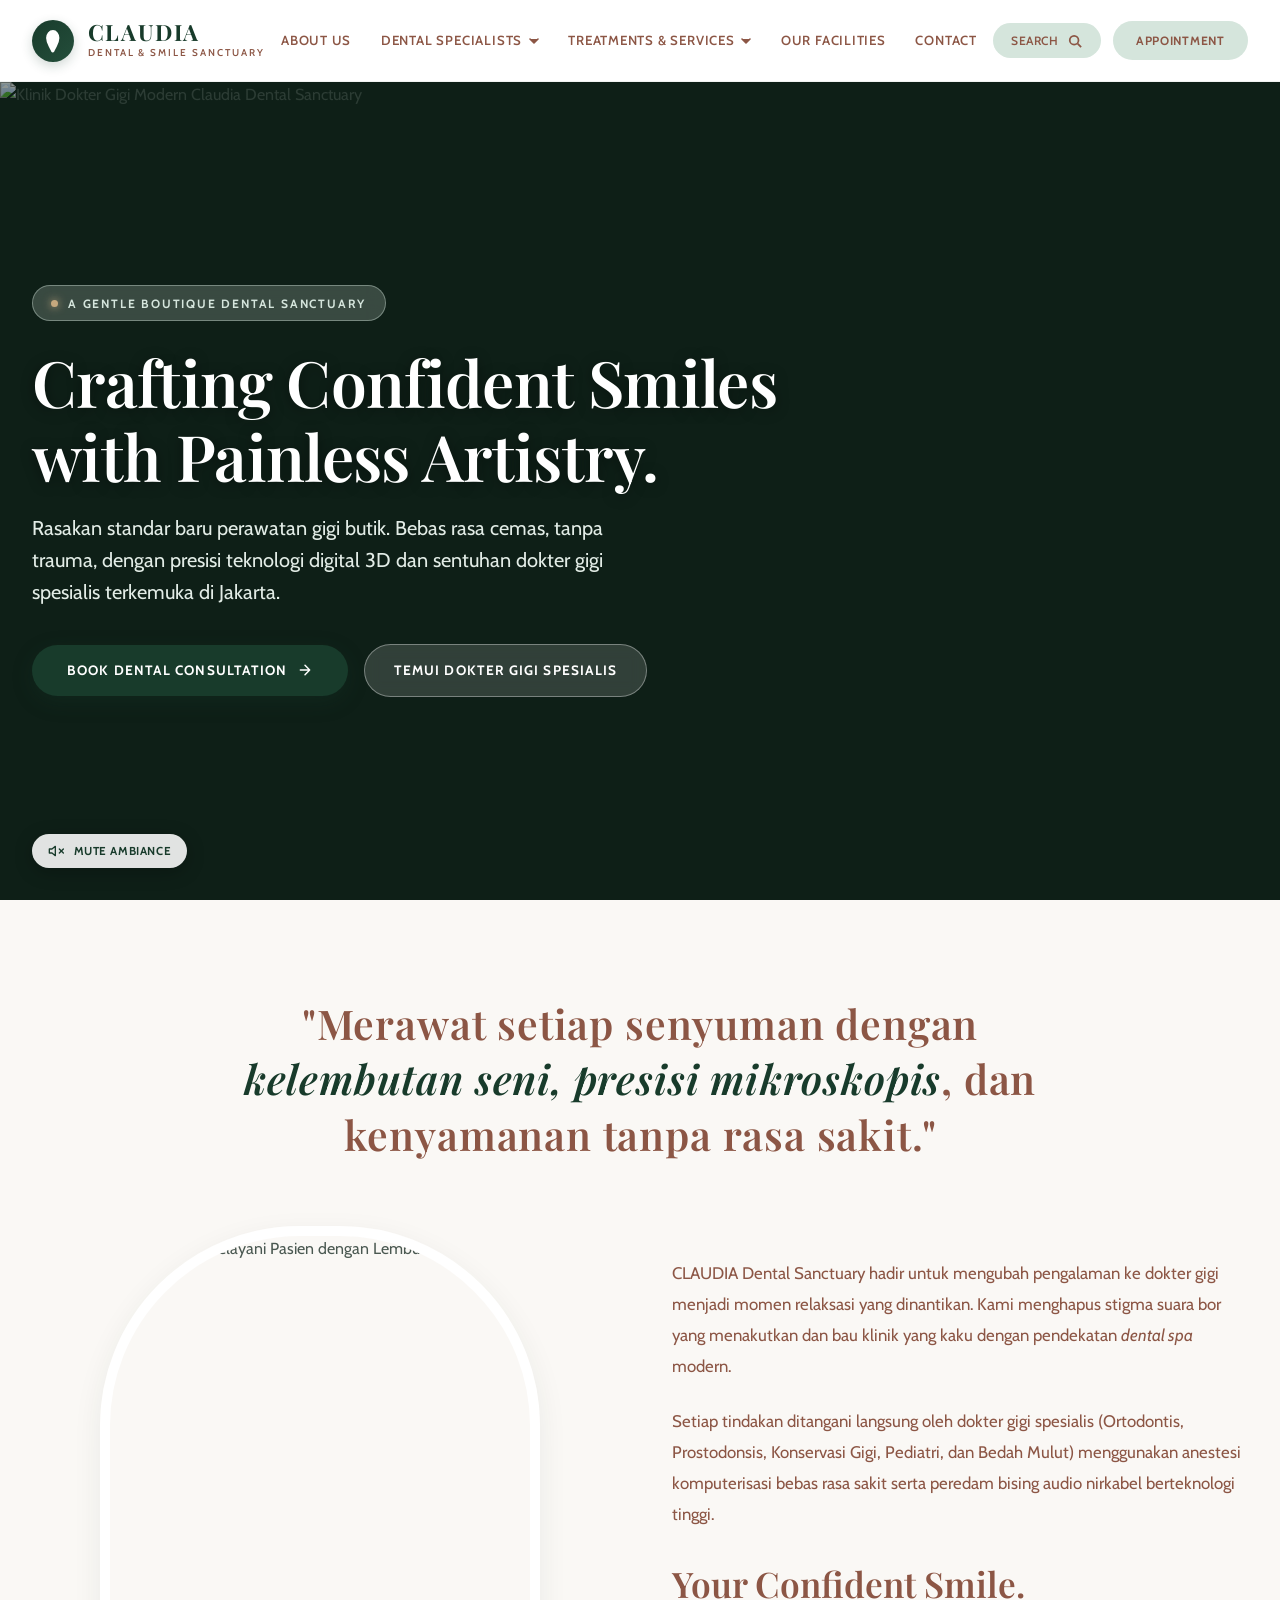
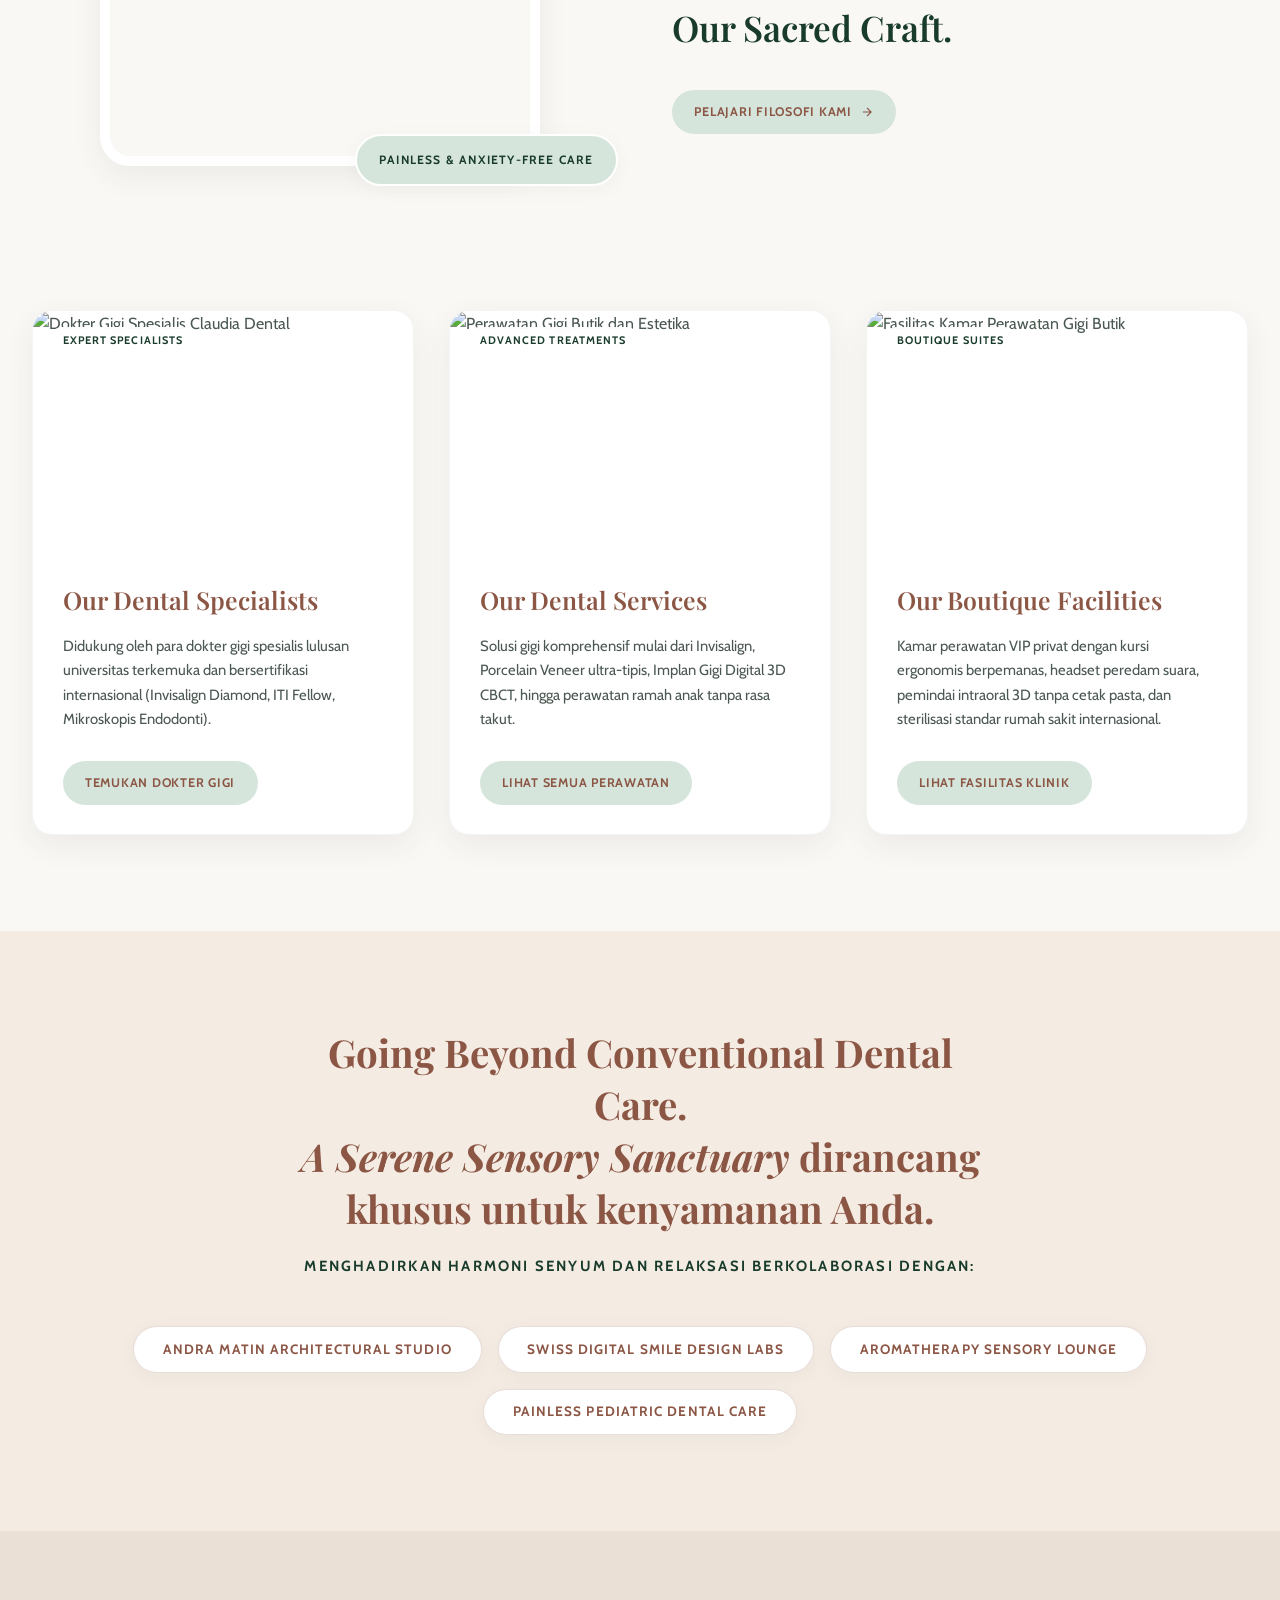
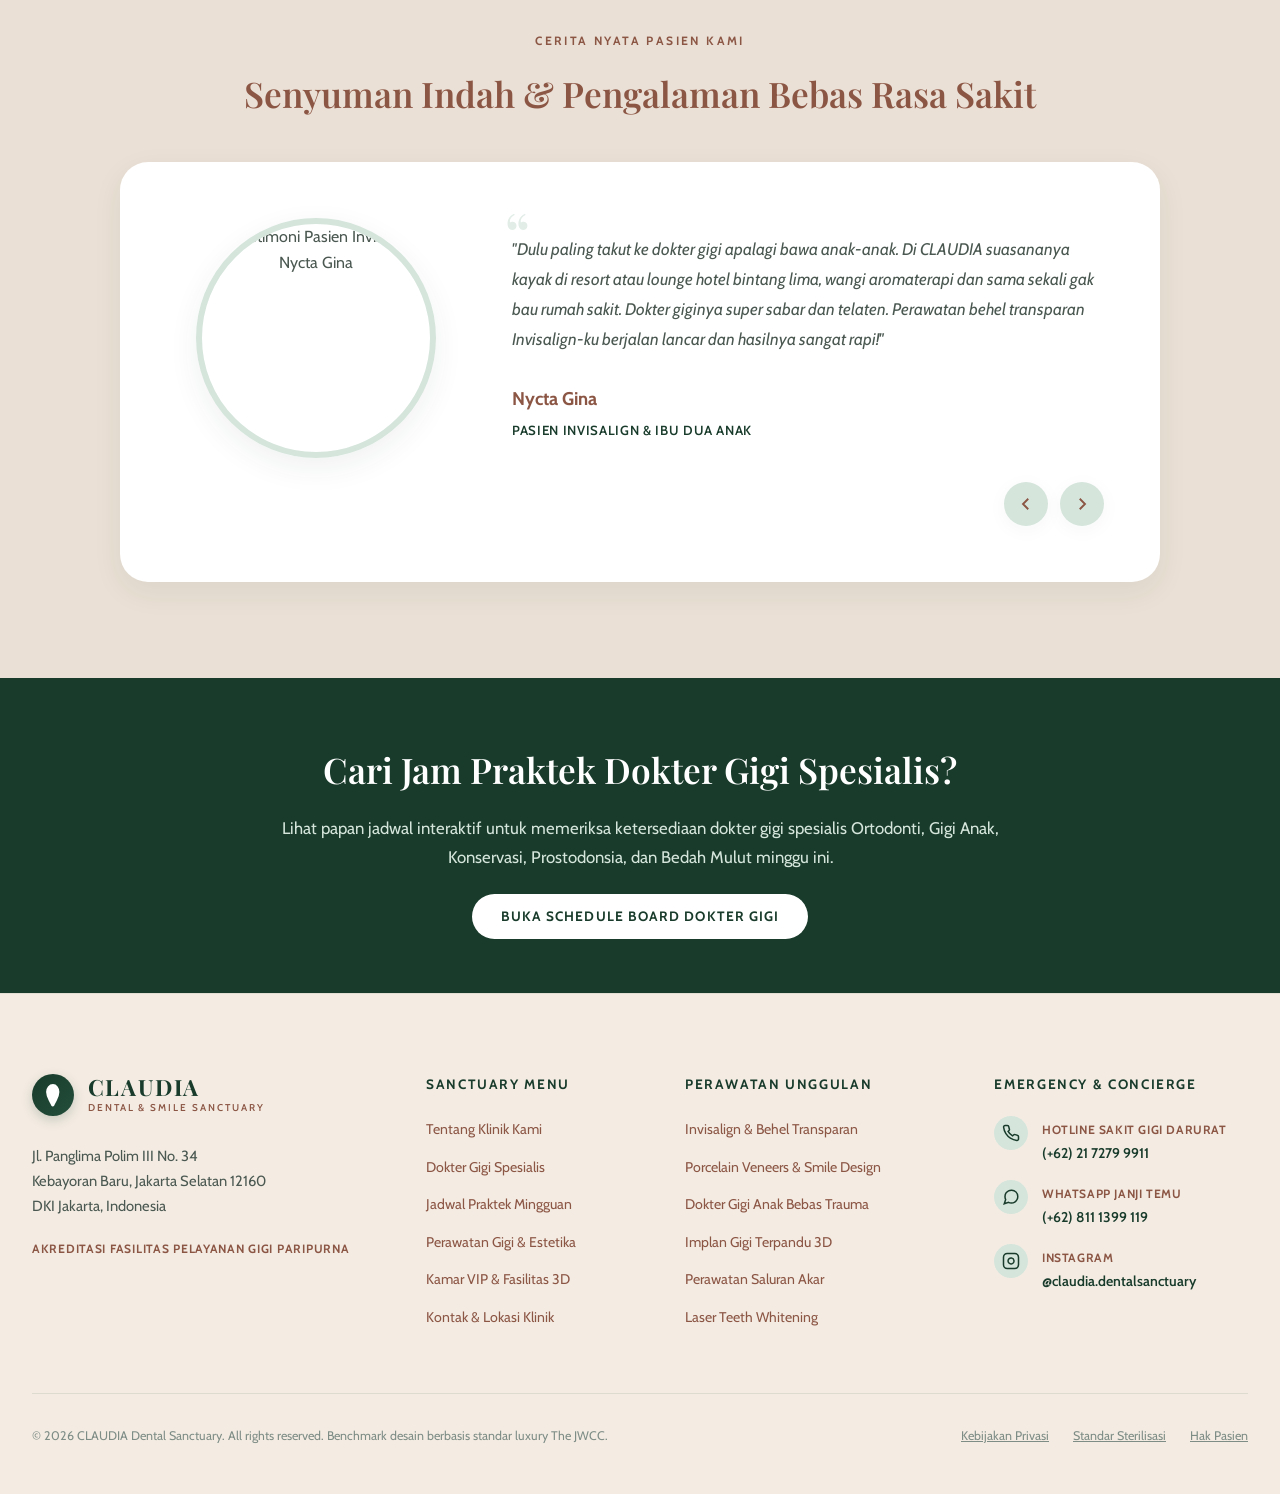
==== commit c5616b5b: "Refining design" ====
--- a/index.html
+++ b/index.html
@@ -90,10 +90,10 @@
           </svg>
         </button>
 
-        <!-- Appointment Button (Opens View-Only Flow) -->
-        <button type="button" class="btn-appointment trigger-appointment">
+        <!-- Appointment Button -->
+        <a href="https://wa.me/628111399119?text=Halo%20CLAUDIA%20Dental%20Sanctuary,%20saya%20ingin%20membuat%20janji%20temu%20dokter%20gigi" target="_blank" rel="noopener noreferrer" class="btn-appointment">
           Appointment
-        </button>
+        </a>
 
         <!-- Mobile Hamburger Toggle -->
         <button type="button" class="btn-mobile-toggle" aria-label="Open Menu">
@@ -135,12 +135,12 @@
           </p>
 
           <div class="hero-actions">
-            <button type="button" class="btn-appointment-hero trigger-appointment">
-              Book Dental Consultation Preview
+            <a href="https://wa.me/628111399119?text=Halo%20CLAUDIA%20Dental%20Sanctuary,%20saya%20ingin%20membuat%20janji%20temu%20dokter%20gigi" target="_blank" rel="noopener noreferrer" class="btn-appointment-hero">
+              Book Dental Consultation
               <svg width="16" height="16" viewBox="0 0 24 24" fill="none" stroke="currentColor" stroke-width="2.2" stroke-linecap="round" stroke-linejoin="round">
                 <path d="M5 12h14M12 5l7 7-7 7"/>
               </svg>
-            </button>
+            </a>
             <a href="medical-professionals.html" class="btn-hero-secondary">
               Temui Dokter Gigi Spesialis
             </a>
@@ -537,9 +537,9 @@
         </svg>
       </button>
 
-      <button type="button" class="mobile-bottom-btn trigger-appointment" style="background-color:var(--color-primary); color:#fff;">
+      <a href="https://wa.me/628111399119?text=Halo%20CLAUDIA%20Dental%20Sanctuary,%20saya%20ingin%20membuat%20janji%20temu%20dokter%20gigi" target="_blank" rel="noopener noreferrer" class="mobile-bottom-btn" style="background-color:var(--color-primary); color:#fff;">
         <span>APPOINTMENT</span>
-      </button>
+      </a>
     </div>
   </aside>
 
@@ -552,7 +552,12 @@
         <div class="brand-logo">
           <span class="brand-logo-title" style="font-size:1.15rem;">CLAUDIA</span>
         </div>
-        <button type="button" class="mobile-drawer-close" aria-label="Close menu">&times;</button>
+        <button type="button" class="mobile-drawer-close" aria-label="Close menu">
+          <svg width="22" height="22" viewBox="0 0 24 24" fill="none" stroke="currentColor" stroke-width="2.5" stroke-linecap="round" stroke-linejoin="round">
+            <line x1="18" y1="6" x2="6" y2="18"></line>
+            <line x1="6" y1="6" x2="18" y2="18"></line>
+          </svg>
+        </button>
       </div>
 
       <div class="mobile-drawer-body">
@@ -591,9 +596,9 @@
           </div>
         </div>
 
-        <button type="button" class="btn-appointment trigger-appointment" style="width:100%; margin-top:1.5rem; padding:0.9rem; text-align:center;">
+        <a href="https://wa.me/628111399119?text=Halo%20CLAUDIA%20Dental%20Sanctuary,%20saya%20ingin%20membuat%20janji%20temu%20dokter%20gigi" target="_blank" rel="noopener noreferrer" class="btn-appointment" style="width:100%; margin-top:1.5rem; padding:0.9rem; text-align:center;">
           Book Dental Appointment
-        </button>
+        </a>
       </div>
     </div>
   </div>
@@ -603,7 +608,12 @@
        ======================================================================== -->
   <div class="modal-overlay" id="searchModal">
     <div class="modal-card" style="max-width:560px;">
-      <button type="button" class="modal-close-btn" id="closeSearchModal">&times;</button>
+      <button type="button" class="modal-close-btn" id="closeSearchModal" aria-label="Tutup Pencarian">
+        <svg width="24" height="24" viewBox="0 0 24 24" fill="none" stroke="currentColor" stroke-width="2.5" stroke-linecap="round" stroke-linejoin="round">
+          <line x1="18" y1="6" x2="6" y2="18"></line>
+          <line x1="6" y1="6" x2="18" y2="18"></line>
+        </svg>
+      </button>
       <div class="modal-header">
         <h3 class="modal-header-title">Cari Layanan & Dokter Gigi</h3>
         <p style="font-size:0.85rem; color:var(--text-muted); margin-top:0.3rem;">Cari dokter spesialis, perawatan gigi, atau fasilitas...</p>
@@ -622,164 +632,6 @@
     </div>
   </div>
 
-  <!-- ========================================================================
-       MODAL 2: DENTAL APPOINTMENT WIZARD (VIEW-ONLY DEMO)
-       ======================================================================== -->
-  <div class="modal-overlay" id="appointmentModal">
-    <div class="modal-card">
-      <button type="button" class="modal-close-btn" id="closeAppointmentModal">&times;</button>
-      
-      <div class="modal-header">
-        <span class="section-label">Online Dental Concierge</span>
-        <h3 class="modal-header-title">Jadwalkan Konsultasi Gigi</h3>
-      </div>
-
-      <div class="modal-body">
-        
-        <div class="demo-view-notice">
-          <svg width="18" height="18" viewBox="0 0 24 24" fill="none" stroke="currentColor" stroke-width="2">
-            <circle cx="12" cy="12" r="10"/>
-            <line x1="12" y1="16" x2="12" y2="12"/>
-            <line x1="12" y1="8" x2="12.01" y2="8"/>
-          </svg>
-          <span><strong>Simulasi Interaktif View-Only:</strong> Pada website produksi, form ini terhubung langsung ke WhatsApp Concierge & Sistem Manajemen Pasien Klinik.</span>
-        </div>
-
-        <div id="wizardBody">
-          <!-- Wizard Step Indicator -->
-          <div class="booking-steps-nav">
-            <div class="step-indicator active" data-step="1">1</div>
-            <div class="step-indicator" data-step="2">2</div>
-            <div class="step-indicator" data-step="3">3</div>
-            <div class="step-indicator" data-step="4">4</div>
-          </div>
-
-          <!-- Step 1: Layanan Gigi -->
-          <div class="booking-step-panel" id="step1Panel">
-            <h4 style="font-family:var(--font-serif); font-size:1.2rem; color:var(--color-primary); margin-bottom:1rem;">1. Pilih Jenis Perawatan Gigi</h4>
-            <div class="form-group">
-              <label class="form-label">Kategori Perawatan</label>
-              <select class="filter-select" id="wizardSpecialtySelect">
-                <option value="ortho">Invisalign & Behel Gigi (Spesialis Ortodonti)</option>
-                <option value="veneer">Porcelain Veneer & Smile Design (Estetika Gigi)</option>
-                <option value="pediatric">Pemeriksaan Gigi Anak Bebas Trauma (Spesialis KGA)</option>
-                <option value="implant">Implan Gigi & Cabut Gigi Bungsu (Bedah Mulut)</option>
-                <option value="rootcanal">Perawatan Saluran Akar & Tambal Estetik (Konservasi Gigi)</option>
-                <option value="scaling">Pembersihan Karang Gigi (Scaling) & Laser Whitening</option>
-              </select>
-            </div>
-            <div class="form-group">
-              <label class="form-label">Tipe Kunjungan</label>
-              <div style="display:grid; grid-template-columns:1fr 1fr; gap:0.75rem;">
-                <label style="display:flex; align-items:center; gap:0.5rem; padding:0.75rem 1rem; border:1px solid var(--color-pastel-pill); border-radius:12px; cursor:pointer;">
-                  <input type="radio" name="consultType" checked> Kunjungan Langsung (Klinik)
-                </label>
-                <label style="display:flex; align-items:center; gap:0.5rem; padding:0.75rem 1rem; border:1px solid var(--color-pastel-pill); border-radius:12px; cursor:pointer;">
-                  <input type="radio" name="consultType"> Tele-Konsultasi Awal (Foto Gigi)
-                </label>
-              </div>
-            </div>
-          </div>
-
-          <!-- Step 2: Pilih Dokter Gigi Spesialis -->
-          <div class="booking-step-panel" id="step2Panel" style="display:none;">
-            <h4 style="font-family:var(--font-serif); font-size:1.2rem; color:var(--color-primary); margin-bottom:1rem;">2. Pilih Dokter Gigi Spesialis</h4>
-            <div class="form-group">
-              <label class="form-label">Dokter Gigi yang Bertugas</label>
-              <select class="filter-select">
-                <option>Drg. Claudia Samantha, Sp.Ort (Ortodontis & Invisalign Provider)</option>
-                <option>Drg. Darrell Fernando, Sp.Pros (Prostodonsia & Smile Makeover Veneer)</option>
-                <option>Drg. Agnes, Sp.KGA (Dokter Gigi Anak / Pediatric Dentist)</option>
-                <option>Drg. Benny Johan, Sp.BM (Spesialis Bedah Mulut & Implan Gigi)</option>
-                <option>Drg. Budi Marjono, Sp.KG (Konservasi Gigi & Saluran Akar Mikroskopis)</option>
-                <option>Drg. Arnesya Ayu, Sp.Perio (Periodonsia & Kesehatan Gusi)</option>
-              </select>
-            </div>
-            <div class="form-group">
-              <label class="form-label">Sesi Konsultasi yang Diinginkan</label>
-              <div style="display:flex; gap:0.5rem; flex-wrap:wrap;">
-                <button type="button" class="collaborator-pill" style="font-size:0.75rem; padding:0.4rem 1rem; background:var(--color-pastel-pill);">Pagi (09:00 - 12:00)</button>
-                <button type="button" class="collaborator-pill" style="font-size:0.75rem; padding:0.4rem 1rem;">Siang (13:00 - 17:00)</button>
-                <button type="button" class="collaborator-pill" style="font-size:0.75rem; padding:0.4rem 1rem;">Sore / Malam (17:30 - 20:30)</button>
-              </div>
-            </div>
-          </div>
-
-          <!-- Step 3: Tanggal & Jam -->
-          <div class="booking-step-panel" id="step3Panel" style="display:none;">
-            <h4 style="font-family:var(--font-serif); font-size:1.2rem; color:var(--color-primary); margin-bottom:1rem;">3. Pilih Tanggal & Slot Waktu</h4>
-            <div class="form-group">
-              <label class="form-label">Pilih Tanggal</label>
-              <input type="date" class="form-control" value="2026-10-15">
-            </div>
-            <div class="form-group">
-              <label class="form-label">Slot Waktu Tersedia</label>
-              <select class="filter-select">
-                <option>10:00 WIB - Tersedia (Kamar VIP Operatory 1)</option>
-                <option>11:30 WIB - Tersedia (Kamar VIP Operatory 2)</option>
-                <option>14:00 WIB - Tersedia (Kamar VIP Operatory 1)</option>
-                <option>16:30 WIB - Tersedia (Kamar VIP Operatory 3)</option>
-                <option>18:30 WIB - Tersedia (Kamar VIP Operatory 2)</option>
-              </select>
-            </div>
-          </div>
-
-          <!-- Step 4: Data Pasien -->
-          <div class="booking-step-panel" id="step4Panel" style="display:none;">
-            <h4 style="font-family:var(--font-serif); font-size:1.2rem; color:var(--color-primary); margin-bottom:1rem;">4. Konfirmasi Data Pasien (Review Mode)</h4>
-            <div style="display:grid; grid-template-columns:1fr 1fr; gap:1rem;">
-              <div class="form-group">
-                <label class="form-label">Nama Lengkap Pasien</label>
-                <input type="text" class="form-control" placeholder="e.g., Claudia Samantha" value="Claudia Samantha">
-              </div>
-              <div class="form-group">
-                <label class="form-label">Nomor WhatsApp Aktif</label>
-                <input type="tel" class="form-control" placeholder="0812..." value="081298765432">
-              </div>
-            </div>
-            <div class="form-group">
-              <label class="form-label">Keluhan Gigi / Catatan Perawatan (Opsional)</label>
-              <textarea class="form-control" rows="2" placeholder="Gigi geraham sensitif / Konsultasi pasang behel Invisalign / Sakit gigi berdenyut..."></textarea>
-            </div>
-          </div>
-
-          <!-- Wizard Action Navigation Buttons -->
-          <div style="display:flex; justify-content:space-between; align-items:center; margin-top:2rem; padding-top:1.5rem; border-top:1px solid var(--bg-cream);">
-            <button type="button" class="btn-filter-clear" id="btnWizardPrev" style="display:none;">
-              &larr; Kembali
-            </button>
-            <div style="margin-left:auto;">
-              <button type="button" class="btn-filter-apply" id="btnWizardNext">
-                Lanjut &rarr;
-              </button>
-              <button type="button" class="btn-filter-apply" id="btnWizardFinish" style="display:none; background:var(--color-accent);">
-                Konfirmasi Simulasi Booking
-              </button>
-            </div>
-          </div>
-
-        </div>
-
-        <!-- Success Simulated Box -->
-        <div id="appointmentSuccessBox" style="display:none; text-align:center; padding:2rem 1rem;">
-          <div style="width:64px; height:64px; background:var(--color-pastel-pill); color:var(--color-primary); border-radius:50%; display:flex; align-items:center; justify-content:center; margin:0 auto 1.5rem; font-size:2rem;">
-            ✓
-          </div>
-          <h3 style="font-family:var(--font-serif); font-size:1.8rem; color:var(--color-primary); margin-bottom:0.75rem;">
-            Permintaan Reservasi Terkirim!
-          </h3>
-          <p style="font-size:0.95rem; color:var(--text-body); max-width:440px; margin:0 auto 1.5rem; line-height:1.7;">
-            Dalam sistem produksi langsung, notifikasi otomatis konfirmasi janji temu dokter gigi beserta panduan perawatan akan langsung terkirim ke WhatsApp pasien.
-          </p>
-          <button type="button" class="btn-filter-clear" onclick="document.getElementById('appointmentModal').classList.remove('open');">
-            Tutup Pratinjau
-          </button>
-        </div>
-
-      </div>
-    </div>
-  </div>
-
   <!-- Scripts -->
   <script src="js/main.js"></script>
 </body>
--- a/css/style.css
+++ b/css/style.css
@@ -9,57 +9,69 @@
 
 :root {
   /* Brand Core Colors (Distinct from JWCC while retaining the serene luxury tone) */
-  --color-primary: #183B2B;        /* Deep Botanical Cypress / Pine (Replaces Navy #00558B) */
+  --color-primary: #183B2B;
+  /* Deep Botanical Cypress / Pine (Replaces Navy #00558B) */
   --color-primary-light: #244E3B;
   --color-primary-dark: #0F261C;
-  
-  --color-accent: #8C5645;         /* Warm Rose Terracotta / Hazelnut (Replaces JWCC Earth Brown #5A3E2D) */
+
+  --color-accent: #8C5645;
+  /* Warm Rose Terracotta / Hazelnut (Replaces JWCC Earth Brown #5A3E2D) */
   --color-accent-light: #A56D5C;
   --color-accent-dark: #6E3F30;
-  
-  --color-pastel-pill: #D5E5DC;    /* Eucalyptus Celadon / Soft Sage (Replaces JWCC Light Blue #DCEAF2) */
+
+  --color-pastel-pill: #D5E5DC;
+  /* Eucalyptus Celadon / Soft Sage (Replaces JWCC Light Blue #DCEAF2) */
   --color-pastel-pill-hover: #BFD8CD;
   --color-pastel-pill-active: #A9C9BD;
-  
-  --color-gold: #C6A87E;           /* Champagne Warm Gold for accents & badges */
+
+  --color-gold: #C6A87E;
+  /* Champagne Warm Gold for accents & badges */
   --color-gold-light: #DFC7A5;
-  
+
   /* Background Neutrals */
-  --bg-sand: #FAF8F5;              /* Silken Alabaster / Cashmere Oat */
-  --bg-cream: #F4ECE3;             /* Warm Biscuit Cream (Replaces jwcc-cream) */
-  --bg-dark-cream: #EAE0D5;        /* Replaces jwcc-dark-cream */
-  --bg-surface: #FFFFFF;           /* Crisp White Card */
+  --bg-sand: #FAF8F5;
+  /* Silken Alabaster / Cashmere Oat */
+  --bg-cream: #F4ECE3;
+  /* Warm Biscuit Cream (Replaces jwcc-cream) */
+  --bg-dark-cream: #EAE0D5;
+  /* Replaces jwcc-dark-cream */
+  --bg-surface: #FFFFFF;
+  /* Crisp White Card */
   --bg-overlay: rgba(15, 38, 28, 0.55);
-  
+
   /* Text & Typography */
-  --text-main: #183B2B;            /* Cypress Emerald Dark */
-  --text-editorial: #8C5645;       /* Warm Terracotta Headline */
-  --text-body: #4A5851;            /* Slate Moss Body */
-  --text-muted: #7E8D86;           /* Subtle Hint */
+  --text-main: #183B2B;
+  /* Cypress Emerald Dark */
+  --text-editorial: #8C5645;
+  /* Warm Terracotta Headline */
+  --text-body: #4A5851;
+  /* Slate Moss Body */
+  --text-muted: #7E8D86;
+  /* Subtle Hint */
   --text-white: #FFFFFF;
-  
+
   /* Typography Scale */
   --font-serif: 'Playfair Display', Georgia, serif;
   --font-cabin: 'Cabin', sans-serif;
   --font-sans: 'Plus Jakarta Sans', system-ui, -apple-system, sans-serif;
-  
+
   /* Shadows & Elevations */
   --shadow-subtle: 0 4px 20px rgba(24, 59, 43, 0.04);
   --shadow-card: 0 10px 30px rgba(24, 59, 43, 0.07);
   --shadow-hover: 0 16px 40px rgba(24, 59, 43, 0.12);
   --shadow-modal: 0 24px 60px rgba(15, 38, 28, 0.25);
-  
+
   /* Radii */
   --radius-full: 9999px;
   --radius-card: 20px;
   --radius-lg: 28px;
   --radius-sm: 8px;
-  
+
   /* Transitions */
   --transition-fast: 0.2s cubic-bezier(0.16, 1, 0.3, 1);
   --transition-smooth: 0.35s cubic-bezier(0.16, 1, 0.3, 1);
   --transition-slow: 0.6s cubic-bezier(0.16, 1, 0.3, 1);
-  
+
   /* Layout */
   --header-height: 82px;
   --max-width: 1440px;
@@ -68,7 +80,9 @@
 /* ==========================================================================
    Base & Reset
    ========================================================================== */
-*, *::before, *::after {
+*,
+*::before,
+*::after {
   box-sizing: border-box;
   margin: 0;
   padding: 0;
@@ -90,7 +104,9 @@
   position: relative;
 }
 
-img, video, svg {
+img,
+video,
+svg {
   display: block;
   max-width: 100%;
 }
@@ -343,6 +359,9 @@
   display: inline-flex;
   align-items: center;
   justify-content: center;
+  text-decoration: none;
+  cursor: pointer;
+  border: none;
   transition: all var(--transition-fast);
 }
 
@@ -365,6 +384,9 @@
   display: inline-flex;
   align-items: center;
   gap: 0.6rem;
+  text-decoration: none;
+  cursor: pointer;
+  border: none;
   transition: all var(--transition-smooth);
   box-shadow: 0 6px 20px rgba(24, 59, 43, 0.25);
 }
@@ -434,6 +456,9 @@
   align-items: center;
   justify-content: center;
   gap: 0.45rem;
+  text-decoration: none;
+  cursor: pointer;
+  border: none;
   box-shadow: 0 4px 14px rgba(24, 59, 43, 0.08);
 }
 
@@ -491,15 +516,44 @@
 }
 
 .mobile-drawer-close {
-  width: 36px;
-  height: 36px;
+  width: 46px;
+  height: 46px;
   border-radius: 50%;
   background-color: var(--color-pastel-pill);
-  color: var(--color-accent);
+  color: var(--color-primary);
+  border: 1px solid rgba(24, 59, 43, 0.15);
   display: flex;
   align-items: center;
   justify-content: center;
-  font-size: 1.2rem;
+  padding: 0;
+  cursor: pointer;
+  transition: all var(--transition-fast);
+}
+
+.mobile-drawer-close svg {
+  width: 22px;
+  height: 22px;
+  display: block;
+  pointer-events: none;
+  transition: transform var(--transition-fast);
+}
+
+.mobile-drawer-close:hover {
+  background-color: var(--color-primary);
+  color: #fff;
+  border-color: var(--color-primary);
+  transform: scale(1.08);
+}
+
+.mobile-drawer-close:hover svg {
+  transform: rotate(90deg);
+}
+
+.mobile-drawer-close:not(:has(svg)) {
+  font-family: Arial, -apple-system, BlinkMacSystemFont, sans-serif;
+  font-size: 2.1rem;
+  line-height: 1;
+  padding-bottom: 2px;
 }
 
 .mobile-drawer-body {
@@ -597,12 +651,10 @@
   left: 0;
   width: 100%;
   height: 100%;
-  background: linear-gradient(
-    180deg,
-    rgba(14, 31, 23, 0.35) 0%,
-    rgba(14, 31, 23, 0.5) 60%,
-    rgba(14, 31, 23, 0.85) 100%
-  );
+  background: linear-gradient(180deg,
+      rgba(14, 31, 23, 0.35) 0%,
+      rgba(14, 31, 23, 0.5) 60%,
+      rgba(14, 31, 23, 0.85) 100%);
   z-index: 2;
 }
 
@@ -1033,8 +1085,15 @@
 }
 
 @keyframes fadeIn {
-  from { opacity: 0; transform: translateY(8px); }
-  to { opacity: 1; transform: translateY(0); }
+  from {
+    opacity: 0;
+    transform: translateY(8px);
+  }
+
+  to {
+    opacity: 1;
+    transform: translateY(0);
+  }
 }
 
 .testimonial-avatar-wrapper {
@@ -1125,9 +1184,9 @@
    ========================================================================== */
 .directory-layout {
   display: grid;
-  grid-template-columns: 290px 1fr;
-  gap: 2.5rem;
-  margin: 3.5rem 0 6rem;
+  grid-template-columns: 260px 1fr;
+  gap: 2rem;
+  margin: 3rem 0 6rem;
   align-items: flex-start;
 }
 
@@ -1249,11 +1308,11 @@
   color: var(--color-primary);
 }
 
-/* Doctors Grid */
+/* Doctors Grid - 4 Columns */
 .doctors-grid {
   display: grid;
-  grid-template-columns: repeat(auto-fill, minmax(230px, 1fr));
-  gap: 1.6rem;
+  grid-template-columns: repeat(4, 1fr);
+  gap: 1.25rem;
 }
 
 .doctor-card {
@@ -1261,7 +1320,7 @@
   border-radius: var(--radius-card);
   overflow: hidden;
   box-shadow: var(--shadow-subtle);
-  border: 1px solid rgba(24, 59, 43, 0.05);
+  border: 1px solid rgba(24, 59, 43, 0.06);
   display: flex;
   flex-direction: column;
   transition: all var(--transition-smooth);
@@ -1269,14 +1328,15 @@
 }
 
 .doctor-card:hover {
-  transform: translateY(-6px);
+  transform: translateY(-5px);
   box-shadow: var(--shadow-card);
+  border-color: rgba(24, 59, 43, 0.15);
 }
 
 .doctor-media {
   position: relative;
   width: 100%;
-  aspect-ratio: 1 / 1.15;
+  aspect-ratio: 1 / 1.12;
   background-color: var(--bg-cream);
   overflow: hidden;
 }
@@ -1294,21 +1354,21 @@
 
 .doctor-department-badge {
   position: absolute;
-  top: 0.75rem;
-  left: 0.75rem;
-  background: rgba(24, 59, 43, 0.85);
+  top: 0.65rem;
+  left: 0.65rem;
+  background: rgba(24, 59, 43, 0.88);
   backdrop-filter: blur(4px);
   color: #fff;
-  font-size: 0.65rem;
+  font-size: 0.62rem;
   font-weight: 700;
   letter-spacing: 0.05em;
   text-transform: uppercase;
-  padding: 0.25rem 0.65rem;
+  padding: 0.2rem 0.6rem;
   border-radius: var(--radius-full);
 }
 
 .doctor-info {
-  padding: 1.25rem;
+  padding: 1.1rem 1rem;
   flex: 1;
   display: flex;
   flex-direction: column;
@@ -1316,30 +1376,31 @@
 
 .doctor-name {
   font-family: var(--font-cabin);
-  font-size: 0.95rem;
-  font-weight: 700;
-  color: var(--color-primary);
-  margin-bottom: 0.35rem;
+  font-size: 0.92rem;
+  font-weight: 700;
+  color: var(--color-primary);
+  margin-bottom: 0.3rem;
   line-height: 1.35;
 }
 
 .doctor-specialty {
-  font-size: 0.75rem;
+  font-size: 0.72rem;
   color: var(--color-accent);
   font-weight: 600;
-  letter-spacing: 0.04em;
+  letter-spacing: 0.03em;
   text-transform: uppercase;
   margin-bottom: 0.5rem;
+  line-height: 1.35;
 }
 
 .doctor-schedule-preview {
   margin-top: auto;
-  padding-top: 0.75rem;
+  padding-top: 0.65rem;
   border-top: 1px dashed rgba(24, 59, 43, 0.1);
   display: flex;
   align-items: center;
   justify-content: space-between;
-  font-size: 0.7rem;
+  font-size: 0.68rem;
   color: var(--text-muted);
 }
 
@@ -1352,36 +1413,158 @@
 }
 
 /* ==========================================================================
-   Schedule Board Component (Signature Weekly Timetable)
+   Schedule Board Component (Signature Weekly Timetable - Enhanced Design)
    ========================================================================== */
+
+/* Schedule Filter & Control Panel */
+.schedule-control-panel {
+  background: #ffffff;
+  border-radius: var(--radius-card);
+  padding: 1.5rem 1.75rem;
+  box-shadow: var(--shadow-card);
+  border: 1px solid rgba(24, 59, 43, 0.08);
+  margin-top: 1.75rem;
+  margin-bottom: 2rem;
+}
+
+.schedule-filter-top-row {
+  display: flex;
+  gap: 1rem;
+  align-items: center;
+  flex-wrap: wrap;
+  margin-bottom: 1.25rem;
+}
+
+.schedule-search-wrapper {
+  position: relative;
+  flex: 1 1 280px;
+}
+
+.schedule-search-icon {
+  position: absolute;
+  left: 1.1rem;
+  top: 50%;
+  transform: translateY(-50%);
+  color: var(--color-accent);
+  pointer-events: none;
+}
+
+.schedule-search-input {
+  width: 100%;
+  padding: 0.8rem 1.15rem 0.8rem 2.75rem;
+  border-radius: var(--radius-full);
+  border: 1px solid rgba(24, 59, 43, 0.15);
+  background-color: var(--bg-sand);
+  color: var(--color-primary);
+  font-size: 0.85rem;
+  outline: none;
+  transition: all var(--transition-fast);
+}
+
+.schedule-search-input:focus {
+  border-color: var(--color-primary);
+  background-color: #fff;
+  box-shadow: 0 0 0 3px rgba(24, 59, 43, 0.1);
+}
+
+.schedule-dept-select {
+  flex: 0 1 280px;
+  min-width: 200px;
+  padding: 0.8rem 2.25rem 0.8rem 1.25rem;
+  border-radius: var(--radius-full);
+  border: 1px solid rgba(24, 59, 43, 0.15);
+  background-color: var(--bg-cream);
+  color: var(--color-accent);
+  font-size: 0.82rem;
+  font-weight: 600;
+  outline: none;
+  cursor: pointer;
+  appearance: none;
+  background-image: url("data:image/svg+xml,%3Csvg width='12' height='8' viewBox='0 0 12 8' fill='none' xmlns='http://www.w3.org/2000/svg'%3E%3Cpath d='M1 1.5L6 6.5L11 1.5' stroke='%238C5645' stroke-width='2' stroke-linecap='round' stroke-linejoin='round'/%3E%3C/svg%3E");
+  background-repeat: no-repeat;
+  background-position: right 1.15rem center;
+  transition: all var(--transition-fast);
+}
+
+.schedule-dept-select:focus {
+  border-color: var(--color-primary);
+}
+
+.btn-schedule-reset {
+  display: inline-flex;
+  align-items: center;
+  gap: 0.4rem;
+  padding: 0.75rem 1.25rem;
+  background: var(--bg-sand);
+  color: var(--color-accent);
+  border: 1px solid var(--color-pastel-pill);
+  border-radius: var(--radius-full);
+  font-size: 0.78rem;
+  font-weight: 700;
+  text-transform: uppercase;
+  letter-spacing: 0.05em;
+  cursor: pointer;
+  transition: all var(--transition-fast);
+}
+
+.btn-schedule-reset:hover {
+  background: var(--color-pastel-pill);
+  color: var(--color-primary);
+}
+
+/* Summary Counter & Reservation Info Bar */
+.schedule-filter-bottom-row {
+  display: flex;
+  justify-content: space-between;
+  align-items: center;
+  flex-wrap: wrap;
+  gap: 1rem;
+  padding-top: 1rem;
+  border-top: 1px solid rgba(24, 59, 43, 0.07);
+}
+
+.schedule-results-count {
+  font-size: 0.82rem;
+  color: var(--color-primary);
+  font-weight: 600;
+}
+
+/* Main Table Container */
 .schedule-board-wrapper {
   background-color: #fff;
   border-radius: var(--radius-card);
   box-shadow: var(--shadow-card);
   overflow: hidden;
-  margin: 3rem 0 6rem;
-  border: 1px solid rgba(24, 59, 43, 0.06);
+  margin-bottom: 2.5rem;
+  border: 1px solid rgba(24, 59, 43, 0.08);
 }
 
 .schedule-header-row {
   display: grid;
-  grid-template-columns: 280px repeat(7, 1fr);
-  background-color: var(--color-primary);
+  grid-template-columns: 290px repeat(7, 1fr);
+  background: linear-gradient(135deg, var(--color-primary) 0%, var(--color-primary-light) 100%);
   color: #fff;
   font-weight: 700;
-  font-size: 0.78rem;
-  letter-spacing: 0.08em;
-  text-transform: uppercase;
+  font-size: 0.76rem;
+  letter-spacing: 0.07em;
+  text-transform: uppercase;
+  border-bottom: 2px solid var(--color-accent);
 }
 
 .schedule-header-cell {
-  padding: 1.1rem 0.85rem;
+  padding: 1.15rem 0.75rem;
   text-align: center;
-  border-right: 1px solid rgba(255, 255, 255, 0.1);
+  border-right: 1px solid rgba(255, 255, 255, 0.08);
+  display: flex;
+  flex-direction: column;
+  justify-content: center;
+  align-items: center;
+  gap: 0.2rem;
 }
 
 .schedule-header-cell:first-child {
   text-align: left;
+  align-items: flex-start;
   padding-left: 1.5rem;
 }
 
@@ -1389,20 +1572,70 @@
   border-right: none;
 }
 
+.schedule-day-abbr {
+  font-size: 0.84rem;
+  font-weight: 700;
+}
+
+.schedule-day-sub {
+  font-size: 0.62rem;
+  font-weight: 500;
+  opacity: 0.8;
+  letter-spacing: 0.04em;
+}
+
+.schedule-header-cell.today-col {
+  background-color: rgba(255, 255, 255, 0.12);
+}
+
+.schedule-header-cell.today-col .today-indicator {
+  display: inline-block;
+  background-color: var(--color-gold);
+  color: var(--color-primary-dark);
+  font-size: 0.58rem;
+  font-weight: 800;
+  padding: 0.1rem 0.4rem;
+  border-radius: 4px;
+  letter-spacing: 0.05em;
+  margin-top: 0.15rem;
+}
+
 .schedule-row {
   display: grid;
-  grid-template-columns: 280px repeat(7, 1fr);
+  grid-template-columns: 290px repeat(7, 1fr);
   border-bottom: 1px solid var(--bg-cream);
-  transition: background-color var(--transition-fast);
+  transition: all var(--transition-fast);
+}
+
+.schedule-row:last-child {
+  border-bottom: none;
 }
 
 .schedule-row:hover {
-  background-color: rgba(213, 229, 220, 0.2);
-}
-
+  background-color: rgba(213, 229, 220, 0.22);
+}
+
+/* Doctor Cell with Avatar */
 .schedule-doctor-cell {
-  padding: 1.15rem 1.5rem;
+  padding: 1.1rem 1.4rem;
   border-right: 1px solid var(--bg-cream);
+  display: flex;
+  align-items: center;
+  gap: 0.9rem;
+}
+
+.schedule-doctor-avatar {
+  width: 48px;
+  height: 48px;
+  border-radius: 50%;
+  object-fit: cover;
+  border: 2px solid var(--color-pastel-pill);
+  flex-shrink: 0;
+}
+
+.schedule-doctor-meta {
+  flex: 1;
+  min-width: 0;
 }
 
 .schedule-doctor-name {
@@ -1410,22 +1643,54 @@
   font-weight: 700;
   color: var(--color-primary);
   margin-bottom: 0.2rem;
+  line-height: 1.3;
 }
 
 .schedule-doctor-dept {
-  font-size: 0.72rem;
+  font-size: 0.7rem;
   color: var(--color-accent);
   text-transform: uppercase;
   letter-spacing: 0.04em;
-}
-
+  font-weight: 600;
+  white-space: nowrap;
+  overflow: hidden;
+  text-overflow: ellipsis;
+}
+
+.schedule-doctor-action {
+  margin-top: 0.35rem;
+}
+
+.schedule-doctor-btn {
+  display: inline-flex;
+  align-items: center;
+  gap: 0.3rem;
+  font-size: 0.68rem;
+  font-weight: 700;
+  color: var(--color-primary);
+  text-transform: uppercase;
+  letter-spacing: 0.04em;
+  padding: 0.2rem 0.5rem;
+  border-radius: 6px;
+  background-color: var(--bg-sand);
+  transition: all var(--transition-fast);
+  cursor: pointer;
+  border: none;
+}
+
+.schedule-doctor-btn:hover {
+  background-color: var(--color-pastel-pill);
+}
+
+/* Time Cells and Interactive Badges */
 .schedule-time-cell {
-  padding: 0.85rem 0.5rem;
+  padding: 0.75rem 0.5rem;
   text-align: center;
   border-right: 1px solid var(--bg-cream);
   display: flex;
   flex-direction: column;
   justify-content: center;
+  align-items: center;
   gap: 0.35rem;
 }
 
@@ -1433,19 +1698,121 @@
   border-right: none;
 }
 
+.schedule-time-cell.today-col {
+  background-color: rgba(244, 236, 227, 0.45);
+}
+
 .time-slot-badge {
   background-color: var(--color-pastel-pill);
   color: var(--color-primary);
-  font-size: 0.68rem;
+  font-size: 0.7rem;
+  font-weight: 700;
+  padding: 0.35rem 0.5rem;
+  border-radius: 8px;
+  display: inline-flex;
+  align-items: center;
+  justify-content: center;
+  gap: 0.3rem;
+  cursor: pointer;
+  border: 1px solid transparent;
+  transition: all var(--transition-fast);
+  box-shadow: 0 1px 3px rgba(24, 59, 43, 0.05);
+  width: 95%;
+  max-width: 105px;
+}
+
+.time-slot-badge:hover {
+  transform: translateY(-2px);
+  box-shadow: 0 4px 10px rgba(24, 59, 43, 0.15);
+  border-color: var(--color-primary);
+}
+
+.time-slot-badge.slot-morning {
+  background-color: #E2ECE5;
+  color: #163627;
+  border-color: #BFD8CD;
+}
+
+.time-slot-badge.slot-afternoon {
+  background-color: #F8EFE9;
+  color: #8C5645;
+  border-color: #EAD2C9;
+}
+
+.time-slot-badge.slot-weekend {
+  background-color: #F8F3EA;
+  color: #7D5D34;
+  border-color: #E6D8C3;
+}
+
+.time-slot-empty {
+  color: #CAD5CE;
+  font-size: 0.85rem;
   font-weight: 600;
-  padding: 0.25rem 0.4rem;
-  border-radius: 6px;
-  display: block;
-}
-
-.time-slot-empty {
-  color: #c7d1cc;
+  padding: 0.4rem;
+}
+
+/* Schedule Board Legend */
+.schedule-legend-bar {
+  display: flex;
+  justify-content: space-between;
+  align-items: center;
+  flex-wrap: wrap;
+  gap: 1.25rem;
+  background-color: #ffffff;
+  border-radius: 14px;
+  padding: 1.1rem 1.5rem;
+  margin-bottom: 2rem;
+  border: 1px solid rgba(24, 59, 43, 0.06);
+  box-shadow: var(--shadow-subtle);
+}
+
+.legend-items {
+  display: flex;
+  align-items: center;
+  gap: 1.5rem;
+  flex-wrap: wrap;
+}
+
+.legend-item {
+  display: inline-flex;
+  align-items: center;
+  gap: 0.5rem;
+  font-size: 0.78rem;
+  color: var(--text-body);
+  font-weight: 500;
+}
+
+.legend-dot {
+  width: 12px;
+  height: 12px;
+  border-radius: 4px;
+  display: inline-block;
+}
+
+.legend-dot.dot-morning {
+  background-color: #BFD8CD;
+}
+
+.legend-dot.dot-afternoon {
+  background-color: #EAD2C9;
+}
+
+.legend-dot.dot-weekend {
+  background-color: #E6D8C3;
+}
+
+.legend-dot.dot-empty {
+  background-color: #E5ECE8;
+}
+
+.legend-note {
   font-size: 0.75rem;
+  color: var(--color-accent);
+  font-weight: 600;
+  display: inline-flex;
+  align-items: center;
+  gap: 0.35rem;
 }
 
 /* ==========================================================================
@@ -1748,26 +2115,56 @@
   position: absolute;
   top: 1.25rem;
   right: 1.25rem;
-  width: 36px;
-  height: 36px;
+  width: 48px;
+  height: 48px;
   border-radius: 50%;
   background-color: var(--color-pastel-pill);
-  color: var(--color-accent);
+  color: var(--color-primary);
+  border: 1px solid rgba(24, 59, 43, 0.15);
   display: flex;
   align-items: center;
   justify-content: center;
-  font-size: 1.2rem;
+  padding: 0;
+  cursor: pointer;
   z-index: 10;
   transition: all var(--transition-fast);
+  box-shadow: 0 2px 10px rgba(24, 59, 43, 0.08);
+}
+
+.modal-close-btn svg {
+  width: 24px;
+  height: 24px;
+  display: block;
+  pointer-events: none;
+  transition: transform var(--transition-fast);
 }
 
 .modal-close-btn:hover {
   background-color: var(--color-primary);
   color: #fff;
+  border-color: var(--color-primary);
+  transform: scale(1.08);
+  box-shadow: 0 4px 16px rgba(24, 59, 43, 0.22);
+}
+
+.modal-close-btn:hover svg {
+  transform: rotate(90deg);
+}
+
+.modal-close-btn:active {
+  transform: scale(0.95);
+}
+
+/* Fallback for plain text &times; to guarantee optical centering */
+.modal-close-btn:not(:has(svg)) {
+  font-family: Arial, -apple-system, BlinkMacSystemFont, sans-serif;
+  font-size: 2.2rem;
+  line-height: 1;
+  padding-bottom: 2px;
 }
 
 .modal-header {
-  padding: 2.25rem 2.25rem 1.25rem;
+  padding: 2.25rem 4.5rem 1.25rem 2.25rem;
   border-bottom: 1px solid var(--bg-cream);
 }
 
@@ -1924,19 +2321,25 @@
 /* ==========================================================================
    Responsive Adaptations
    ========================================================================== */
+@media (max-width: 1240px) {
+  .doctors-grid {
+    grid-template-columns: repeat(3, 1fr);
+  }
+}
+
 @media (max-width: 1100px) {
   .nav-list {
     gap: 1.2rem;
   }
-  
+
   .pillars-grid {
     grid-template-columns: 1fr;
   }
-  
+
   .facilities-grid {
     grid-template-columns: repeat(2, 1fr);
   }
-  
+
   .footer-grid {
     grid-template-columns: 1fr 1fr;
     gap: 2.5rem;
@@ -1944,54 +2347,77 @@
 }
 
 @media (max-width: 900px) {
+
   .main-nav,
   .btn-appointment {
     display: none;
   }
-  
+
   .btn-mobile-toggle {
     display: flex;
   }
-  
+
   .mobile-bottom-bar {
     display: block;
   }
-  
+
   body {
-    padding-bottom: 80px; /* Space for mobile floating bottom bar */
-  }
-  
+    padding-bottom: 80px;
+    /* Space for mobile floating bottom bar */
+  }
+
   .philosophy-grid {
     grid-template-columns: 1fr;
     gap: 3rem;
   }
-  
+
   .philosophy-illustration-col {
     order: -1;
   }
-  
+
   .directory-layout {
     grid-template-columns: 1fr;
   }
-  
+
+  .doctors-grid {
+    grid-template-columns: repeat(2, 1fr);
+  }
+
   .filter-sidebar {
     position: static;
   }
-  
+
+  .schedule-filter-top-row {
+    flex-direction: column;
+    align-items: stretch;
+  }
+
+  .schedule-search-wrapper,
+  .schedule-dept-select {
+    width: 100%;
+    flex: 1 1 100%;
+  }
+
+  .schedule-filter-bottom-row {
+    flex-direction: column;
+    align-items: flex-start;
+    gap: 0.85rem;
+  }
+
   .service-hero-card {
     grid-template-columns: 1fr;
   }
-  
+
   .testimonial-slide {
     grid-template-columns: 1fr;
     text-align: center;
     gap: 2rem;
   }
-  
+
   .schedule-board-wrapper {
     overflow-x: auto;
   }
-  
+
   .schedule-header-row,
   .schedule-row {
     min-width: 900px;
@@ -1999,22 +2425,30 @@
 }
 
 @media (max-width: 600px) {
+  .doctors-grid {
+    grid-template-columns: 1fr;
+  }
+
+  .schedule-control-panel {
+    padding: 1.15rem 1rem;
+  }
+
   .facilities-grid {
     grid-template-columns: 1fr;
   }
-  
+
   .footer-grid {
     grid-template-columns: 1fr;
     gap: 2rem;
   }
-  
+
   .footer-bottom-bar {
     flex-direction: column;
     gap: 0.75rem;
     text-align: center;
   }
-  
+
   .testimonial-card-container {
     padding: 2rem 1.5rem;
   }
-}
+}
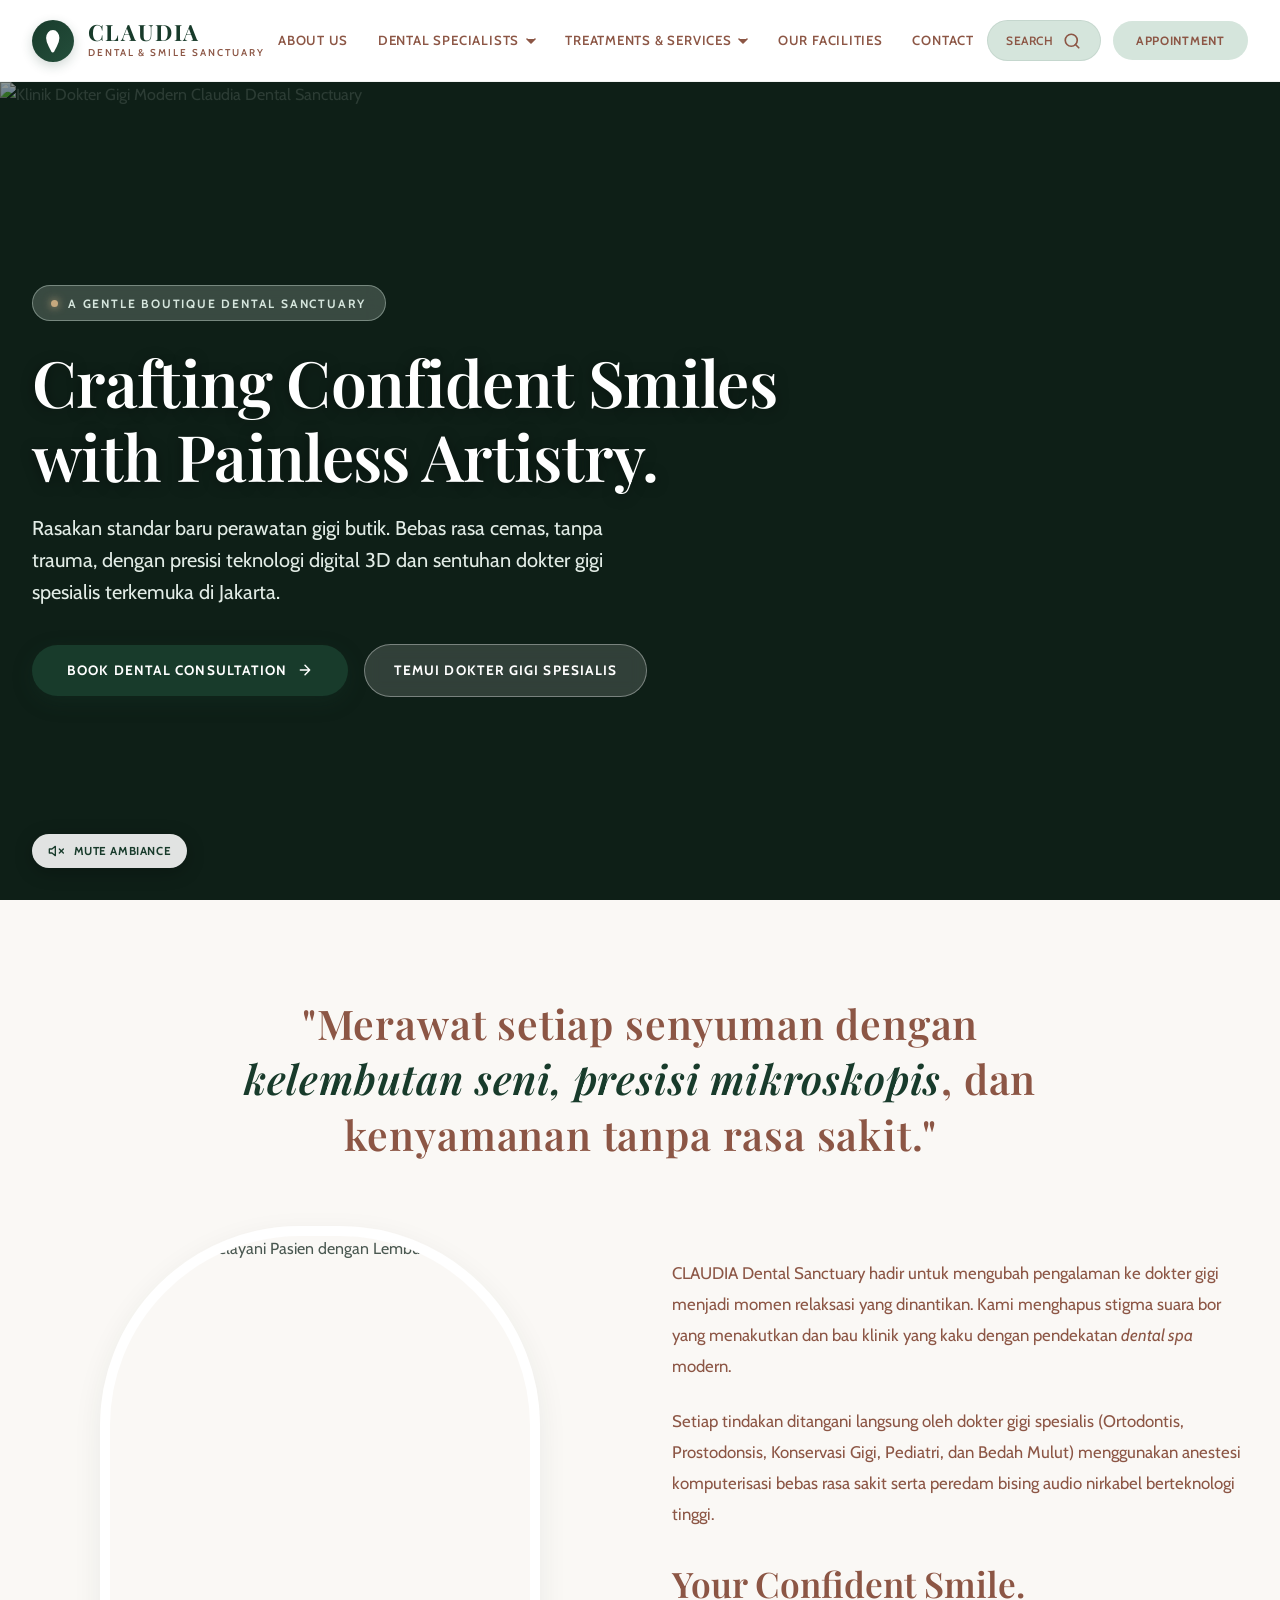
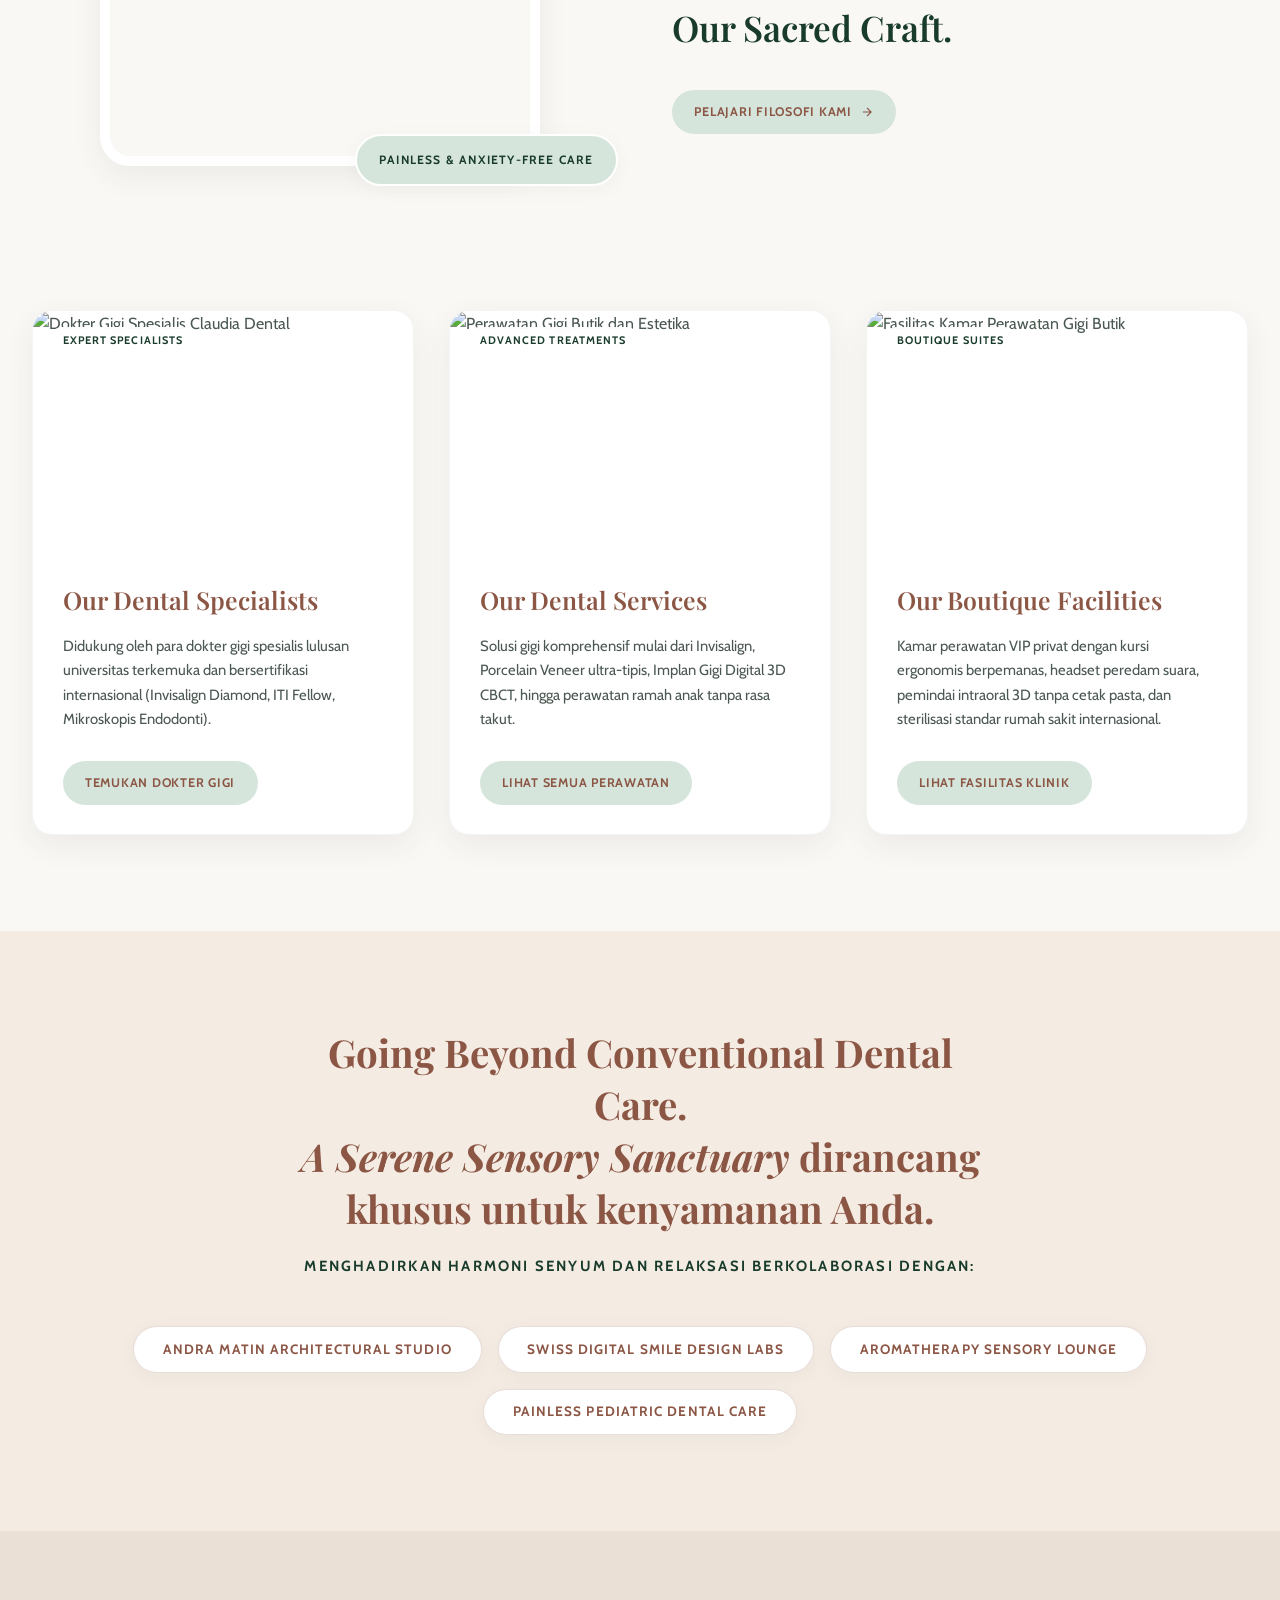
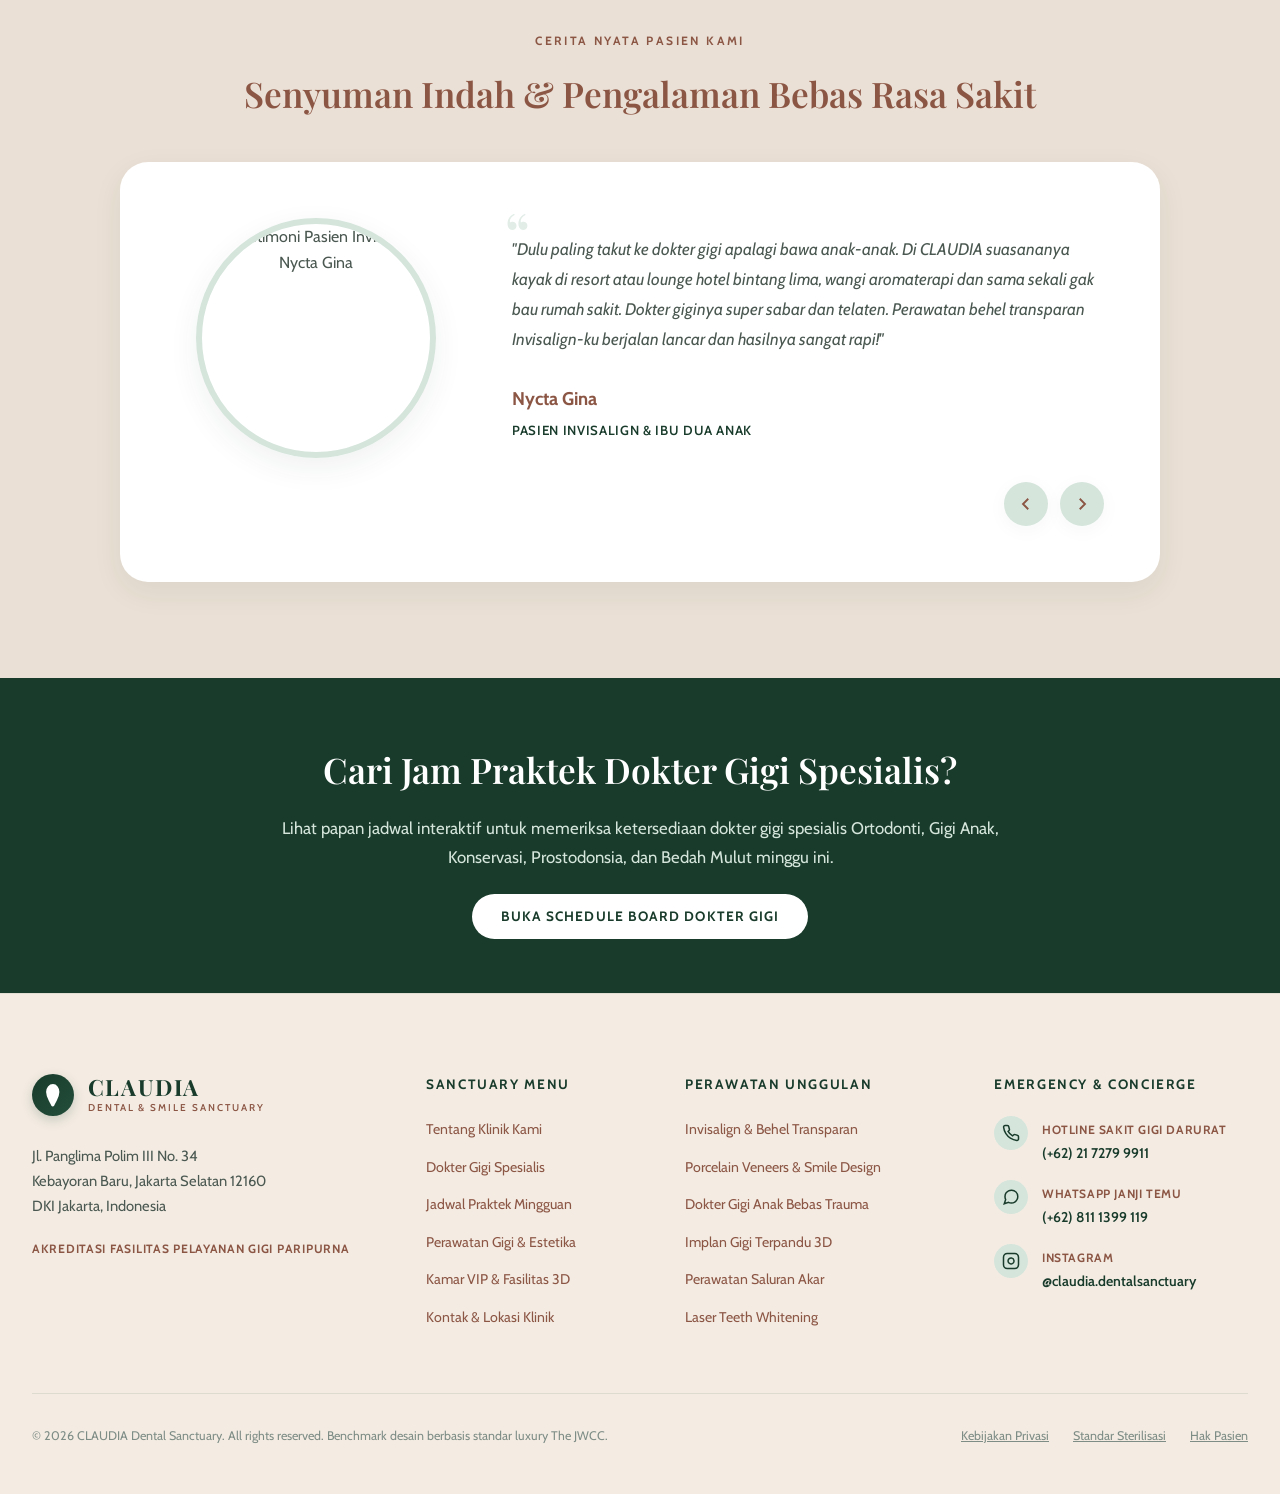
==== commit 52c2b3b1: "remove appointment feature and redirect appointment button to different website" ====
--- a/index.html
+++ b/index.html
@@ -84,9 +84,9 @@
         <!-- Search Trigger Button -->
         <button type="button" class="btn-search-trigger trigger-search" aria-label="Open Search">
           <span>Search</span>
-          <svg width="14" height="14" viewBox="0 0 16 16" fill="none" stroke="currentColor" stroke-width="2">
-            <circle cx="7" cy="7" r="5"/>
-            <path d="M11 11L15 15"/>
+          <svg width="18" height="18" viewBox="0 0 24 24" fill="none" stroke="currentColor" stroke-width="2.2" stroke-linecap="round" stroke-linejoin="round">
+            <circle cx="11" cy="11" r="8"/>
+            <line x1="21" y1="21" x2="16.65" y2="16.65"/>
           </svg>
         </button>
 
@@ -518,30 +518,7 @@
     </div>
   </footer>
 
-  <!-- ========================================================================
-       MOBILE FLOATING BOTTOM BAR (SIGNATURE JWCC MOBILE EXPERIENCE)
-       ======================================================================== -->
-  <aside class="mobile-bottom-bar" aria-label="Mobile Navigation Controls">
-    <div class="mobile-bottom-grid">
-      <button type="button" class="mobile-bottom-btn" id="bottomMenuTrigger">
-        <svg width="16" height="6" fill="currentColor">
-          <path d="M0 1h16M0 5h16" stroke="currentColor" stroke-width="1.8"/>
-        </svg>
-        <span>MENU</span>
-      </button>
-
-      <button type="button" class="mobile-bottom-btn trigger-search" title="Search">
-        <svg width="15" height="15" viewBox="0 0 24 24" fill="none" stroke="currentColor" stroke-width="2.5">
-          <circle cx="11" cy="11" r="8"/>
-          <line x1="21" y1="21" x2="16.65" y2="16.65"/>
-        </svg>
-      </button>
-
-      <a href="https://wa.me/628111399119?text=Halo%20CLAUDIA%20Dental%20Sanctuary,%20saya%20ingin%20membuat%20janji%20temu%20dokter%20gigi" target="_blank" rel="noopener noreferrer" class="mobile-bottom-btn" style="background-color:var(--color-primary); color:#fff;">
-        <span>APPOINTMENT</span>
-      </a>
-    </div>
-  </aside>
+
 
   <!-- ========================================================================
        MOBILE OFF-CANVAS DRAWER MENU
@@ -568,6 +545,12 @@
           <li><a href="our-services.html" class="mobile-nav-link">Perawatan & Layanan</a></li>
           <li><a href="our-facilities.html" class="mobile-nav-link">Fasilitas & Kamar VIP</a></li>
           <li><a href="contact-us.html" class="mobile-nav-link">Kontak & Lokasi</a></li>
+          <li>
+            <a href="https://wa.me/628111399119?text=Halo%20CLAUDIA%20Dental%20Sanctuary,%20saya%20ingin%20membuat%20janji%20temu%20dokter%20gigi" target="_blank" rel="noopener noreferrer" class="mobile-nav-link mobile-nav-appointment">
+              <span>Appointment</span>
+              <span class="mobile-nav-appointment-badge">Book Now</span>
+            </a>
+          </li>
         </ul>
 
         <div class="mobile-contact-block">
@@ -596,8 +579,8 @@
           </div>
         </div>
 
-        <a href="https://wa.me/628111399119?text=Halo%20CLAUDIA%20Dental%20Sanctuary,%20saya%20ingin%20membuat%20janji%20temu%20dokter%20gigi" target="_blank" rel="noopener noreferrer" class="btn-appointment" style="width:100%; margin-top:1.5rem; padding:0.9rem; text-align:center;">
-          Book Dental Appointment
+        <a href="https://wa.me/628111399119?text=Halo%20CLAUDIA%20Dental%20Sanctuary,%20saya%20ingin%20membuat%20janji%20temu%20dokter%20gigi" target="_blank" rel="noopener noreferrer" class="mobile-drawer-btn-appointment">
+          Buat Janji Temu (Appointment)
         </a>
       </div>
     </div>
--- a/css/style.css
+++ b/css/style.css
@@ -327,7 +327,7 @@
 }
 
 .btn-search-trigger {
-  display: flex;
+  display: inline-flex;
   align-items: center;
   gap: 0.6rem;
   background-color: var(--color-pastel-pill);
@@ -338,6 +338,8 @@
   font-weight: 600;
   letter-spacing: 0.05em;
   text-transform: uppercase;
+  border: 1px solid rgba(24, 59, 43, 0.08);
+  cursor: pointer;
   transition: all var(--transition-fast);
 }
 
@@ -425,14 +427,7 @@
    Mobile Bottom Floating Navigation (Signature JWCC Experience)
    ========================================================================== */
 .mobile-bottom-bar {
-  display: none;
-  position: fixed;
-  bottom: 0;
-  left: 0;
-  width: 100%;
-  z-index: 95;
-  background: linear-gradient(180deg, rgba(250, 248, 245, 0) 0%, rgba(250, 248, 245, 0.96) 25%, #FAF8F5 100%);
-  padding: 1rem 1.25rem 1.5rem;
+  display: none !important;
 }
 
 .mobile-bottom-grid {
@@ -613,6 +608,48 @@
   justify-content: center;
 }
 
+.mobile-nav-link.mobile-nav-appointment {
+  color: var(--color-primary);
+  font-weight: 700;
+}
+
+.mobile-nav-appointment-badge {
+  font-size: 0.72rem;
+  font-weight: 700;
+  text-transform: uppercase;
+  letter-spacing: 0.05em;
+  background-color: var(--color-pastel-pill);
+  color: var(--color-primary);
+  padding: 0.25rem 0.65rem;
+  border-radius: var(--radius-full);
+}
+
+.mobile-drawer-btn-appointment {
+  display: flex;
+  align-items: center;
+  justify-content: center;
+  width: 100%;
+  margin-top: 1.5rem;
+  padding: 0.95rem 1.5rem;
+  background-color: var(--color-primary);
+  color: #ffffff;
+  border-radius: var(--radius-full);
+  font-size: 0.82rem;
+  font-weight: 700;
+  letter-spacing: 0.06em;
+  text-transform: uppercase;
+  text-decoration: none;
+  box-shadow: 0 4px 16px rgba(24, 59, 43, 0.25);
+  transition: all var(--transition-fast);
+  cursor: pointer;
+}
+
+.mobile-drawer-btn-appointment:hover {
+  background-color: var(--color-primary-light);
+  transform: translateY(-2px);
+  box-shadow: 0 6px 20px rgba(24, 59, 43, 0.35);
+}
+
 /* ==========================================================================
    Hero Section & Cinematic Media
    ========================================================================== */
@@ -2353,17 +2390,34 @@
     display: none;
   }
 
+  .header-actions {
+    gap: 0.6rem;
+  }
+
+  .btn-search-trigger {
+    width: 44px;
+    height: 44px;
+    padding: 0;
+    border-radius: 50%;
+    justify-content: center;
+    border: 1px solid rgba(24, 59, 43, 0.1);
+  }
+
+  .btn-search-trigger span {
+    display: none;
+  }
+
+  .btn-search-trigger svg {
+    width: 18px;
+    height: 18px;
+  }
+
   .btn-mobile-toggle {
     display: flex;
   }
 
   .mobile-bottom-bar {
-    display: block;
-  }
-
-  body {
-    padding-bottom: 80px;
-    /* Space for mobile floating bottom bar */
+    display: none !important;
   }
 
   .philosophy-grid {
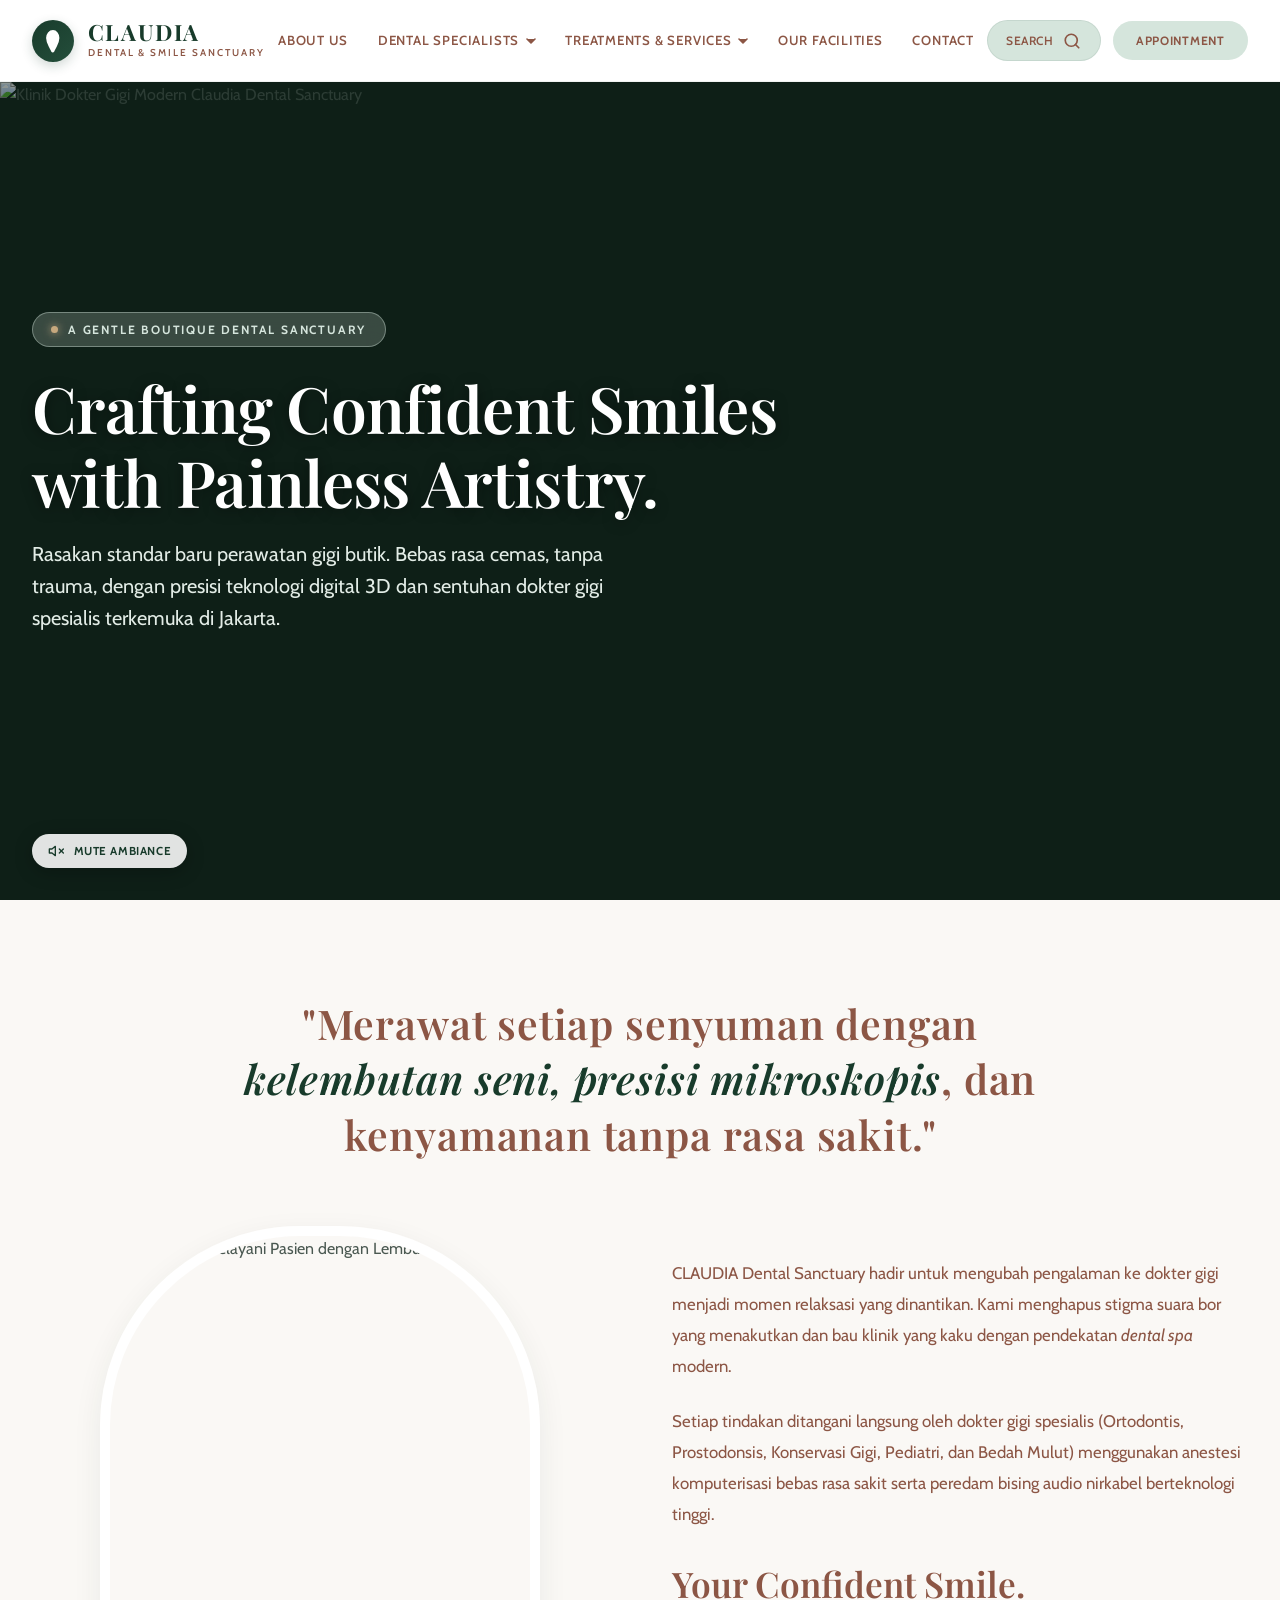
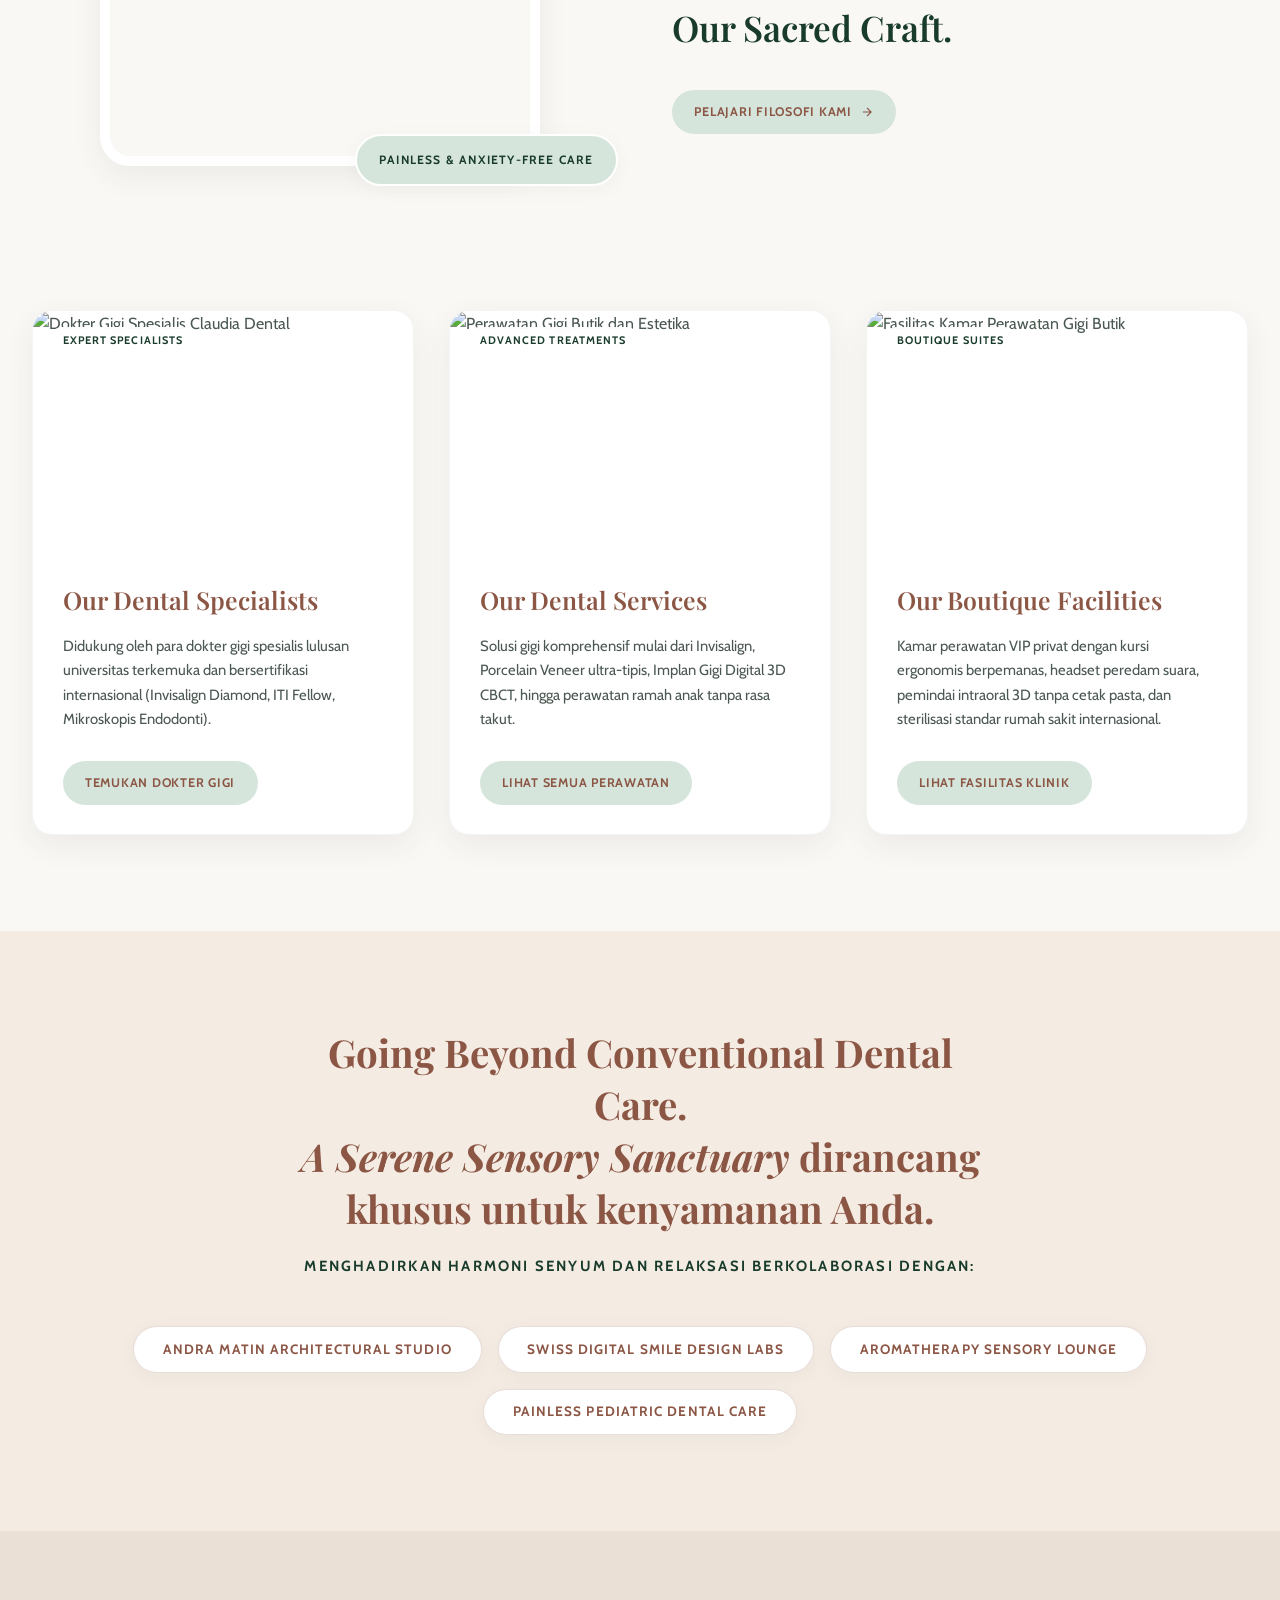
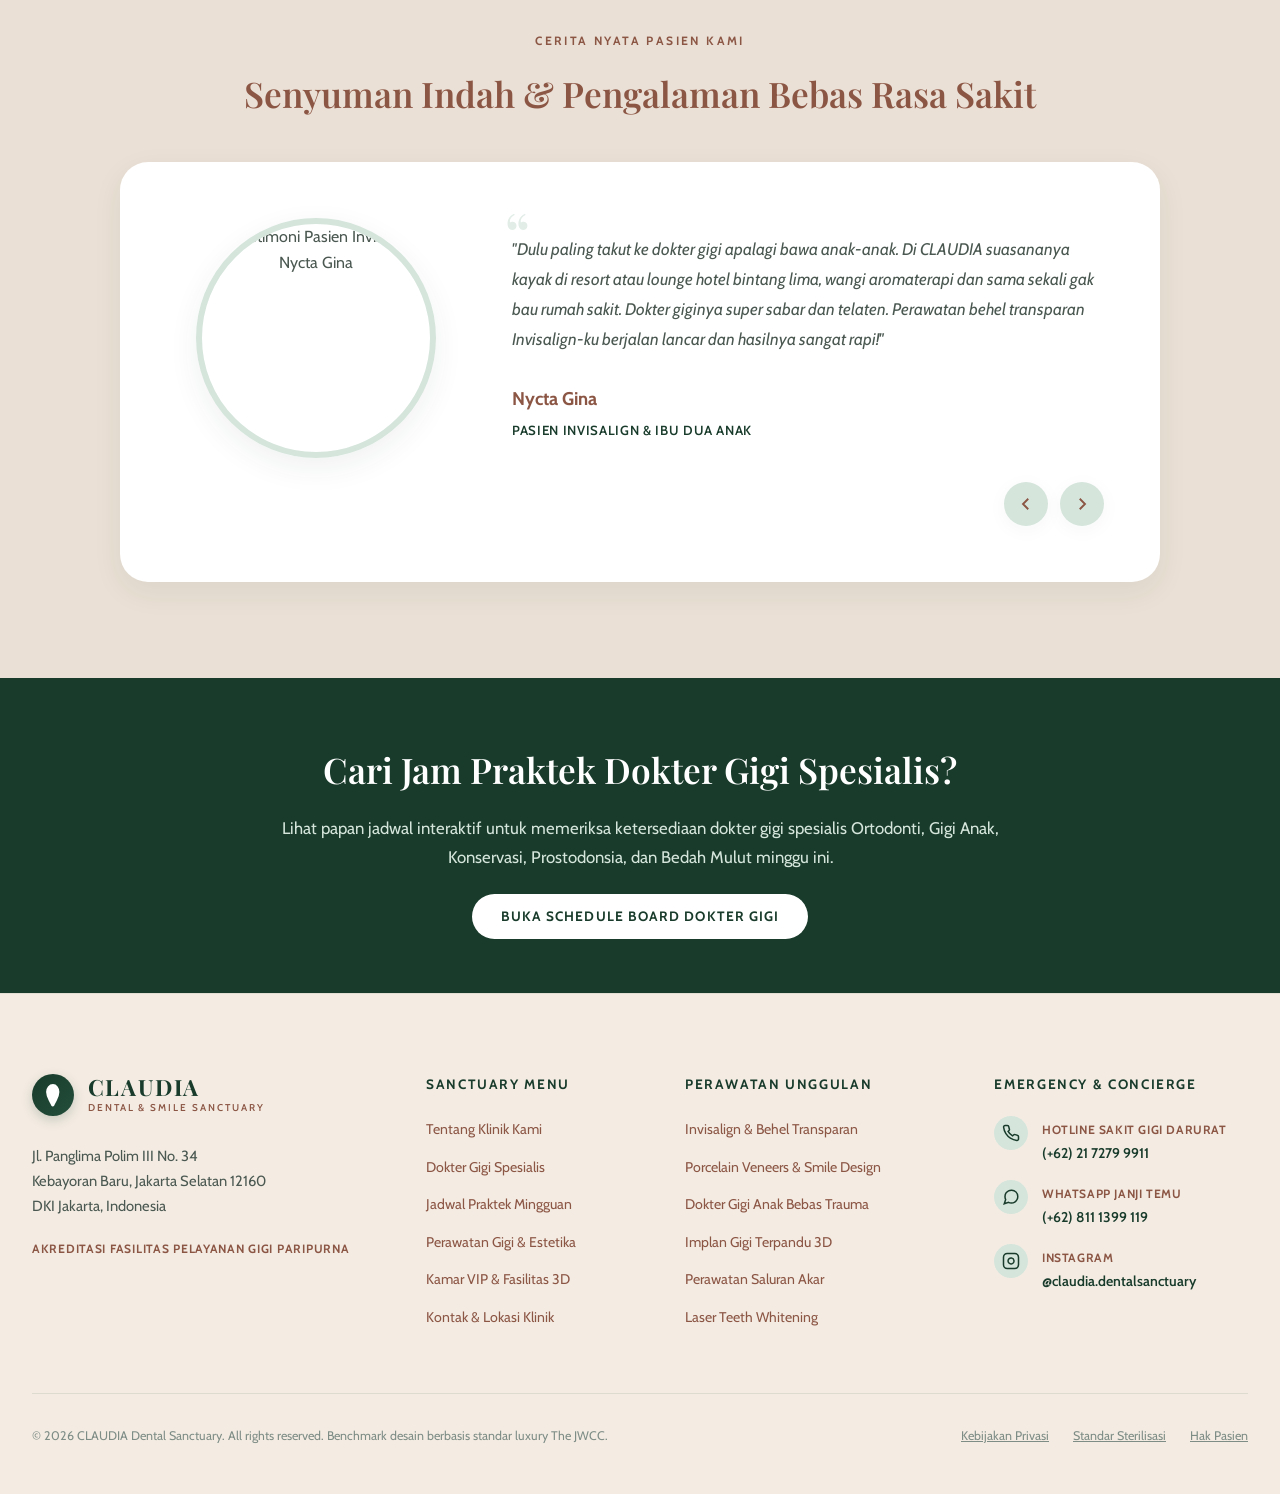
==== commit 593cb152: "remove button from banner" ====
--- a/index.html
+++ b/index.html
@@ -133,18 +133,6 @@
           <p class="hero-subtitle">
             Rasakan standar baru perawatan gigi butik. Bebas rasa cemas, tanpa trauma, dengan presisi teknologi digital 3D dan sentuhan dokter gigi spesialis terkemuka di Jakarta.
           </p>
-
-          <div class="hero-actions">
-            <a href="https://wa.me/628111399119?text=Halo%20CLAUDIA%20Dental%20Sanctuary,%20saya%20ingin%20membuat%20janji%20temu%20dokter%20gigi" target="_blank" rel="noopener noreferrer" class="btn-appointment-hero">
-              Book Dental Consultation
-              <svg width="16" height="16" viewBox="0 0 24 24" fill="none" stroke="currentColor" stroke-width="2.2" stroke-linecap="round" stroke-linejoin="round">
-                <path d="M5 12h14M12 5l7 7-7 7"/>
-              </svg>
-            </a>
-            <a href="medical-professionals.html" class="btn-hero-secondary">
-              Temui Dokter Gigi Spesialis
-            </a>
-          </div>
         </div>
       </div>
 
--- a/css/style.css
+++ b/css/style.css
@@ -1237,16 +1237,26 @@
   top: calc(var(--header-height) + 1.5rem);
 }
 
+.filter-sidebar-header {
+  margin-bottom: 1.5rem;
+  padding-bottom: 0.85rem;
+  border-bottom: 1px solid var(--bg-cream);
+}
+
 .filter-sidebar-title {
   font-family: var(--font-serif);
-  font-size: 1.25rem;
-  color: var(--color-accent);
-  margin-bottom: 1.5rem;
-  padding-bottom: 0.75rem;
-  border-bottom: 1px solid var(--bg-cream);
-  display: flex;
-  justify-content: space-between;
-  align-items: center;
+  font-size: 1.35rem;
+  color: var(--color-accent);
+  margin-bottom: 0.35rem;
+  line-height: 1.25;
+}
+
+.filter-doctor-count {
+  font-size: 0.8rem;
+  color: var(--color-primary);
+  font-family: var(--font-cabin);
+  font-weight: 700;
+  display: block;
 }
 
 .filter-group {
